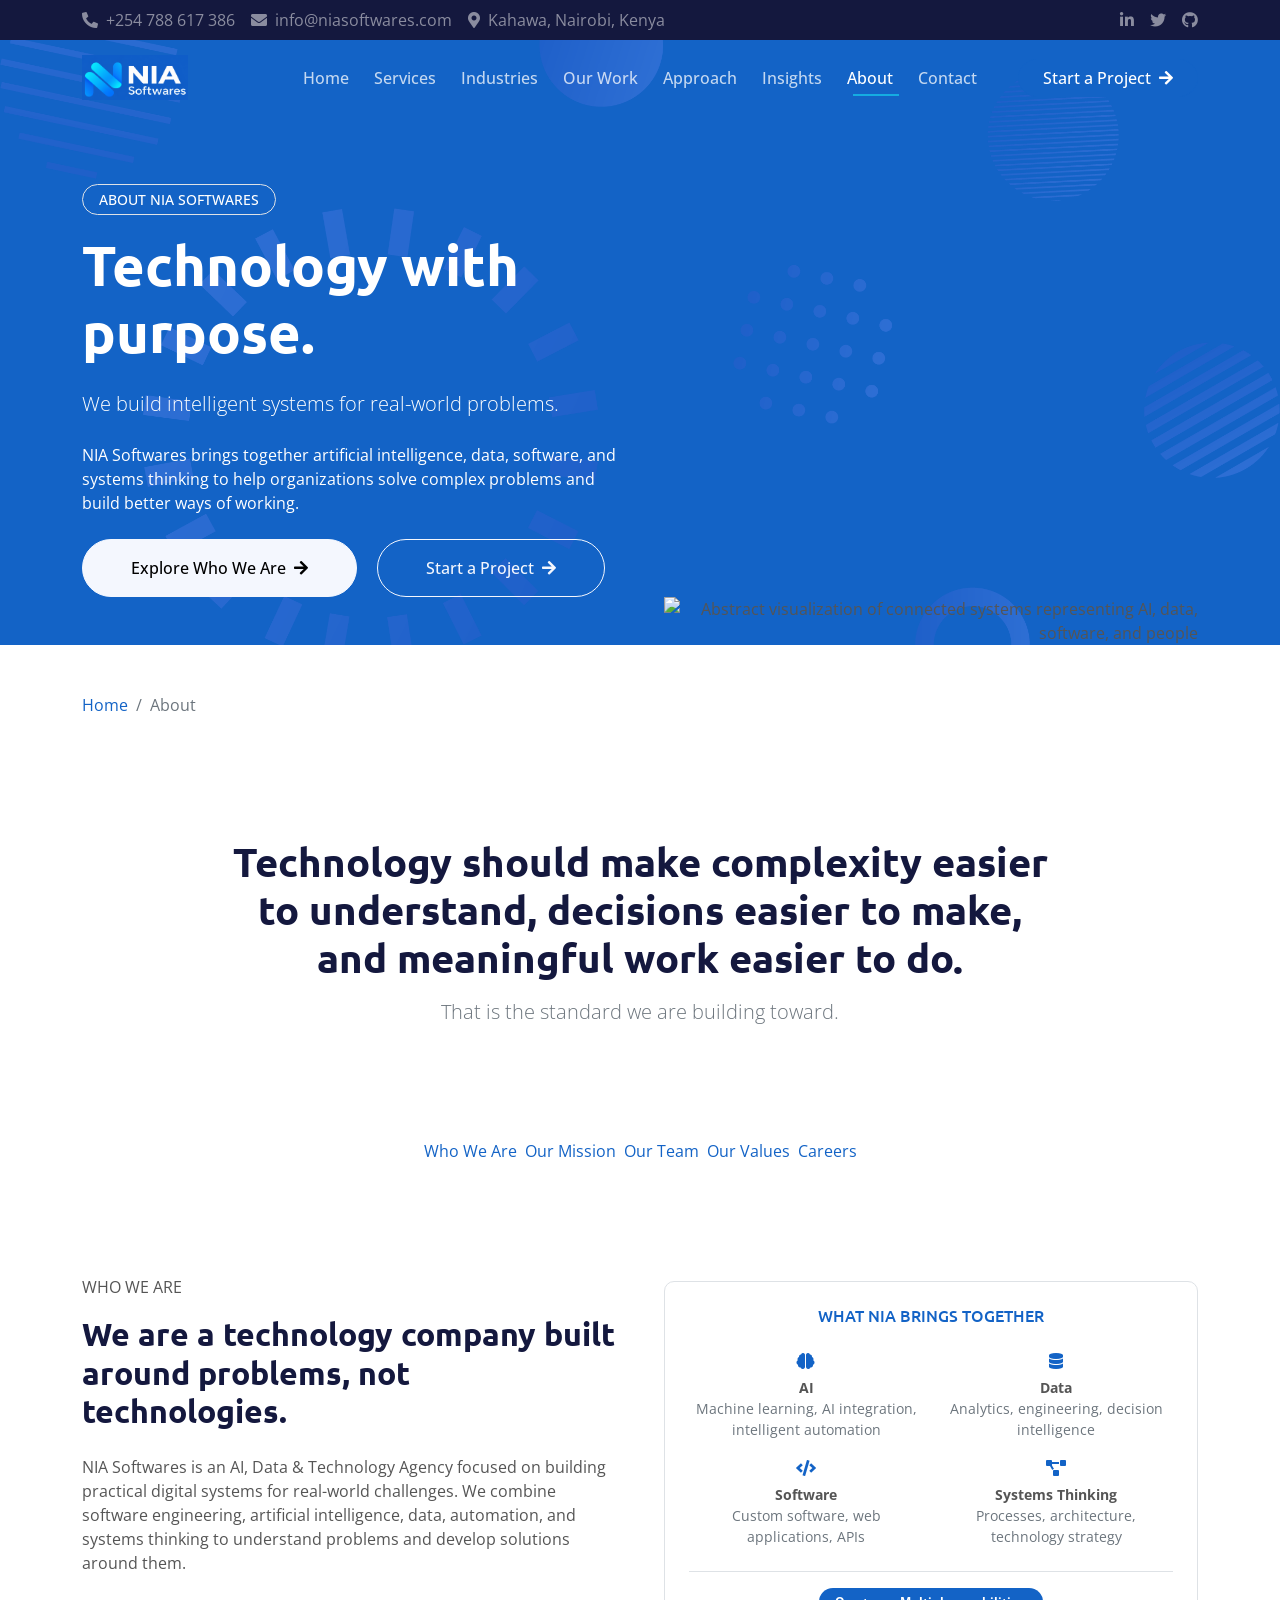
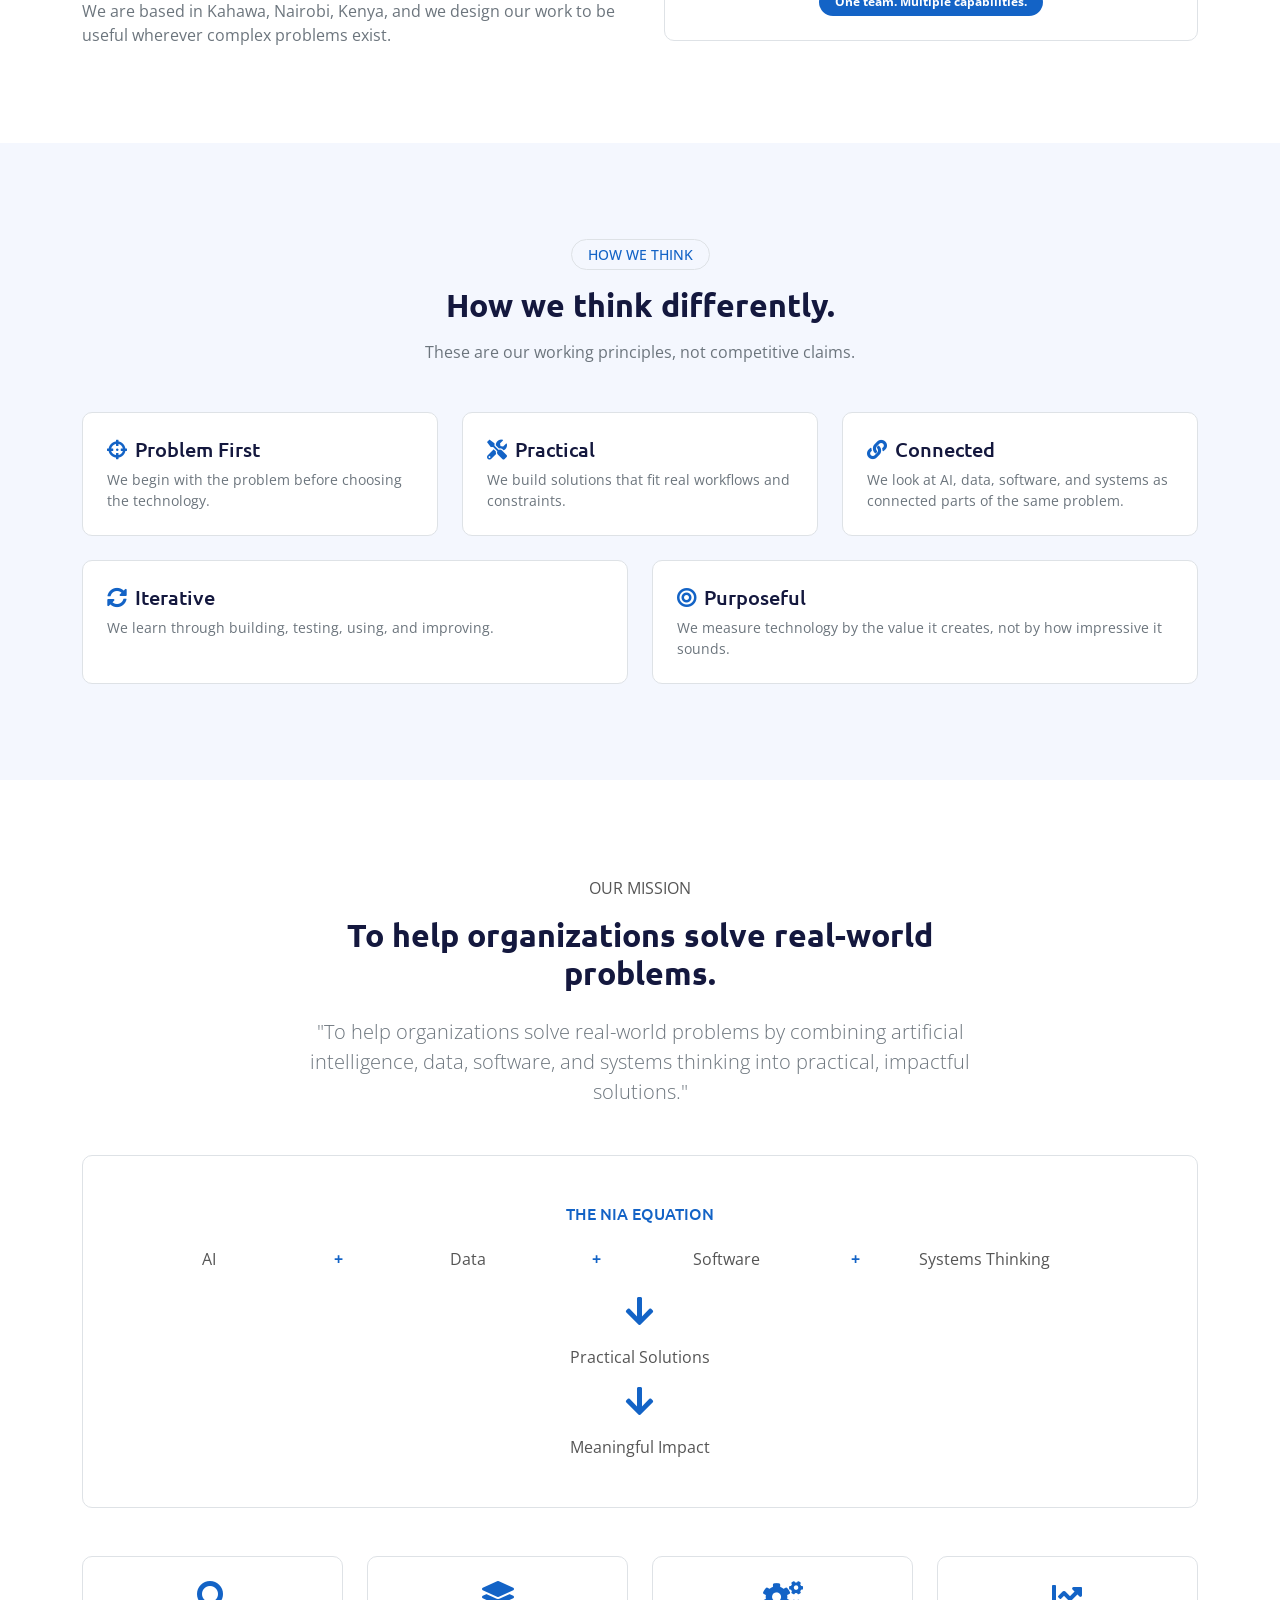
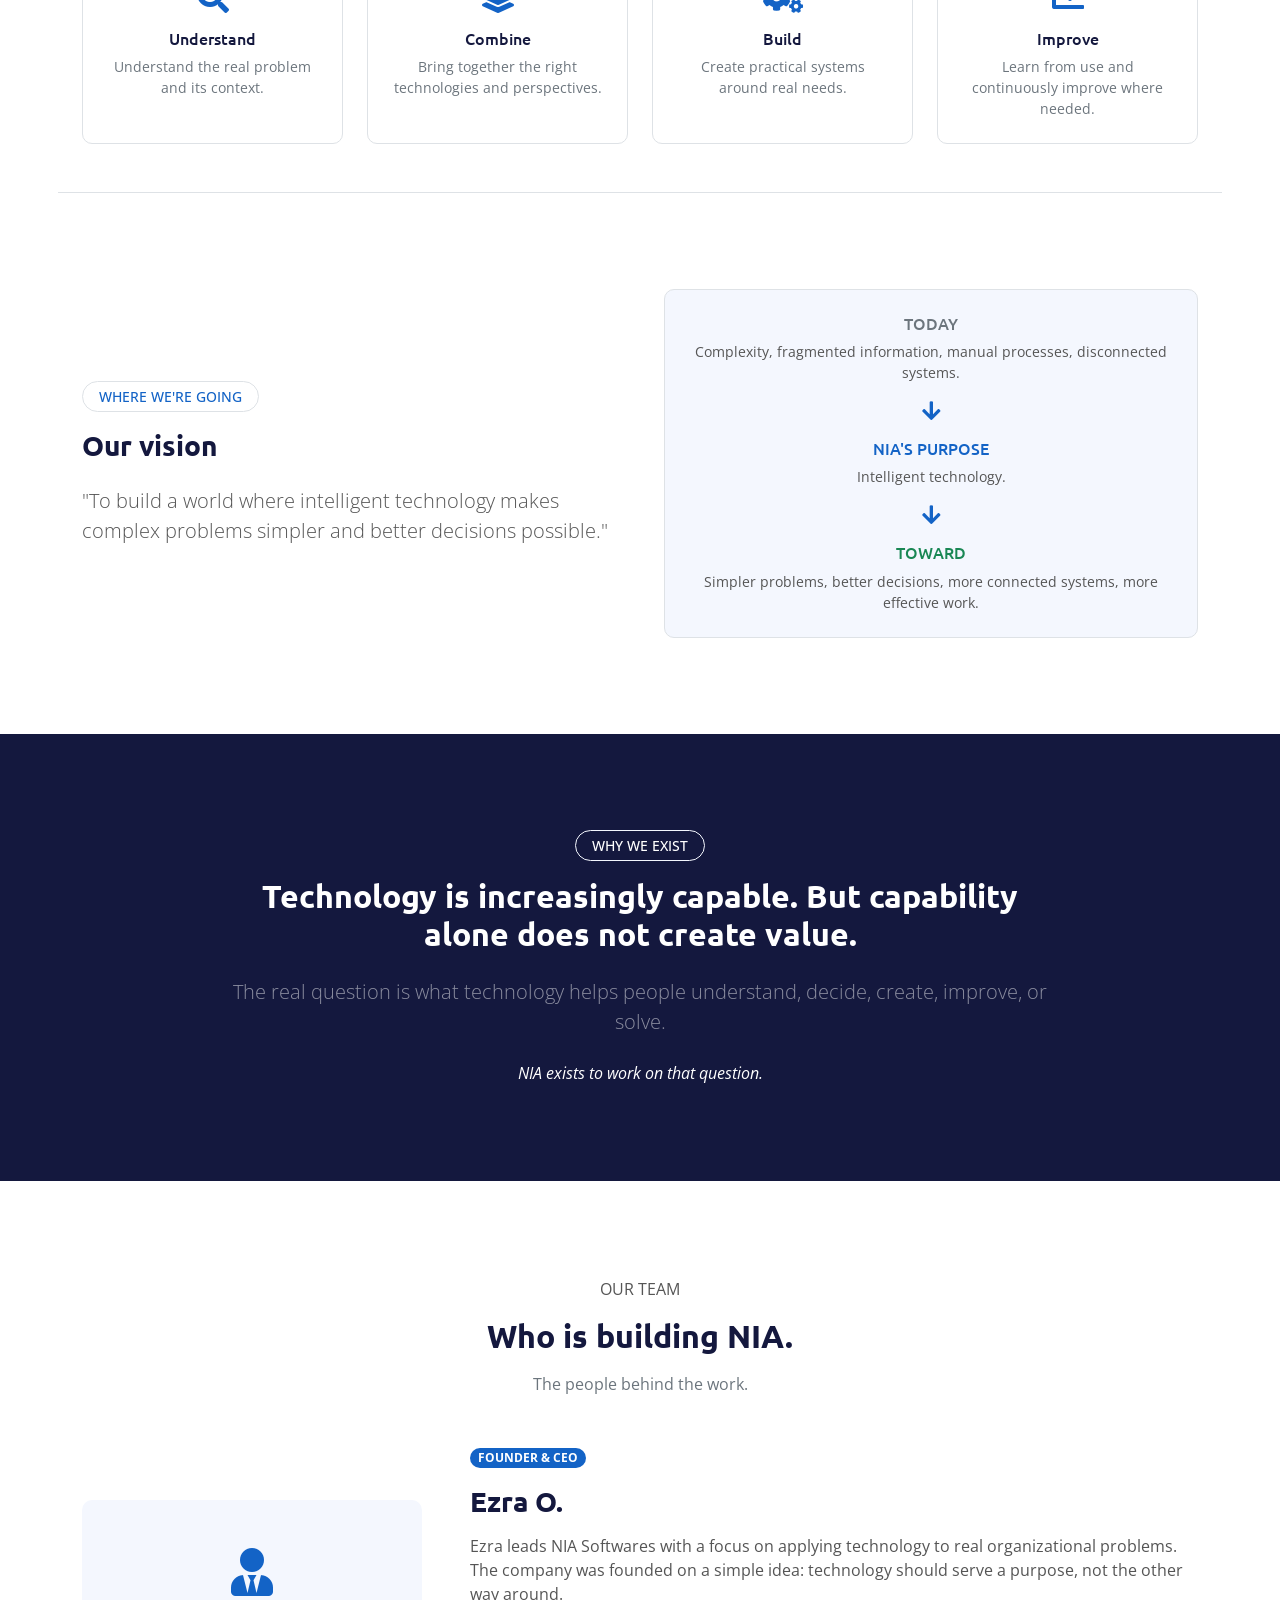
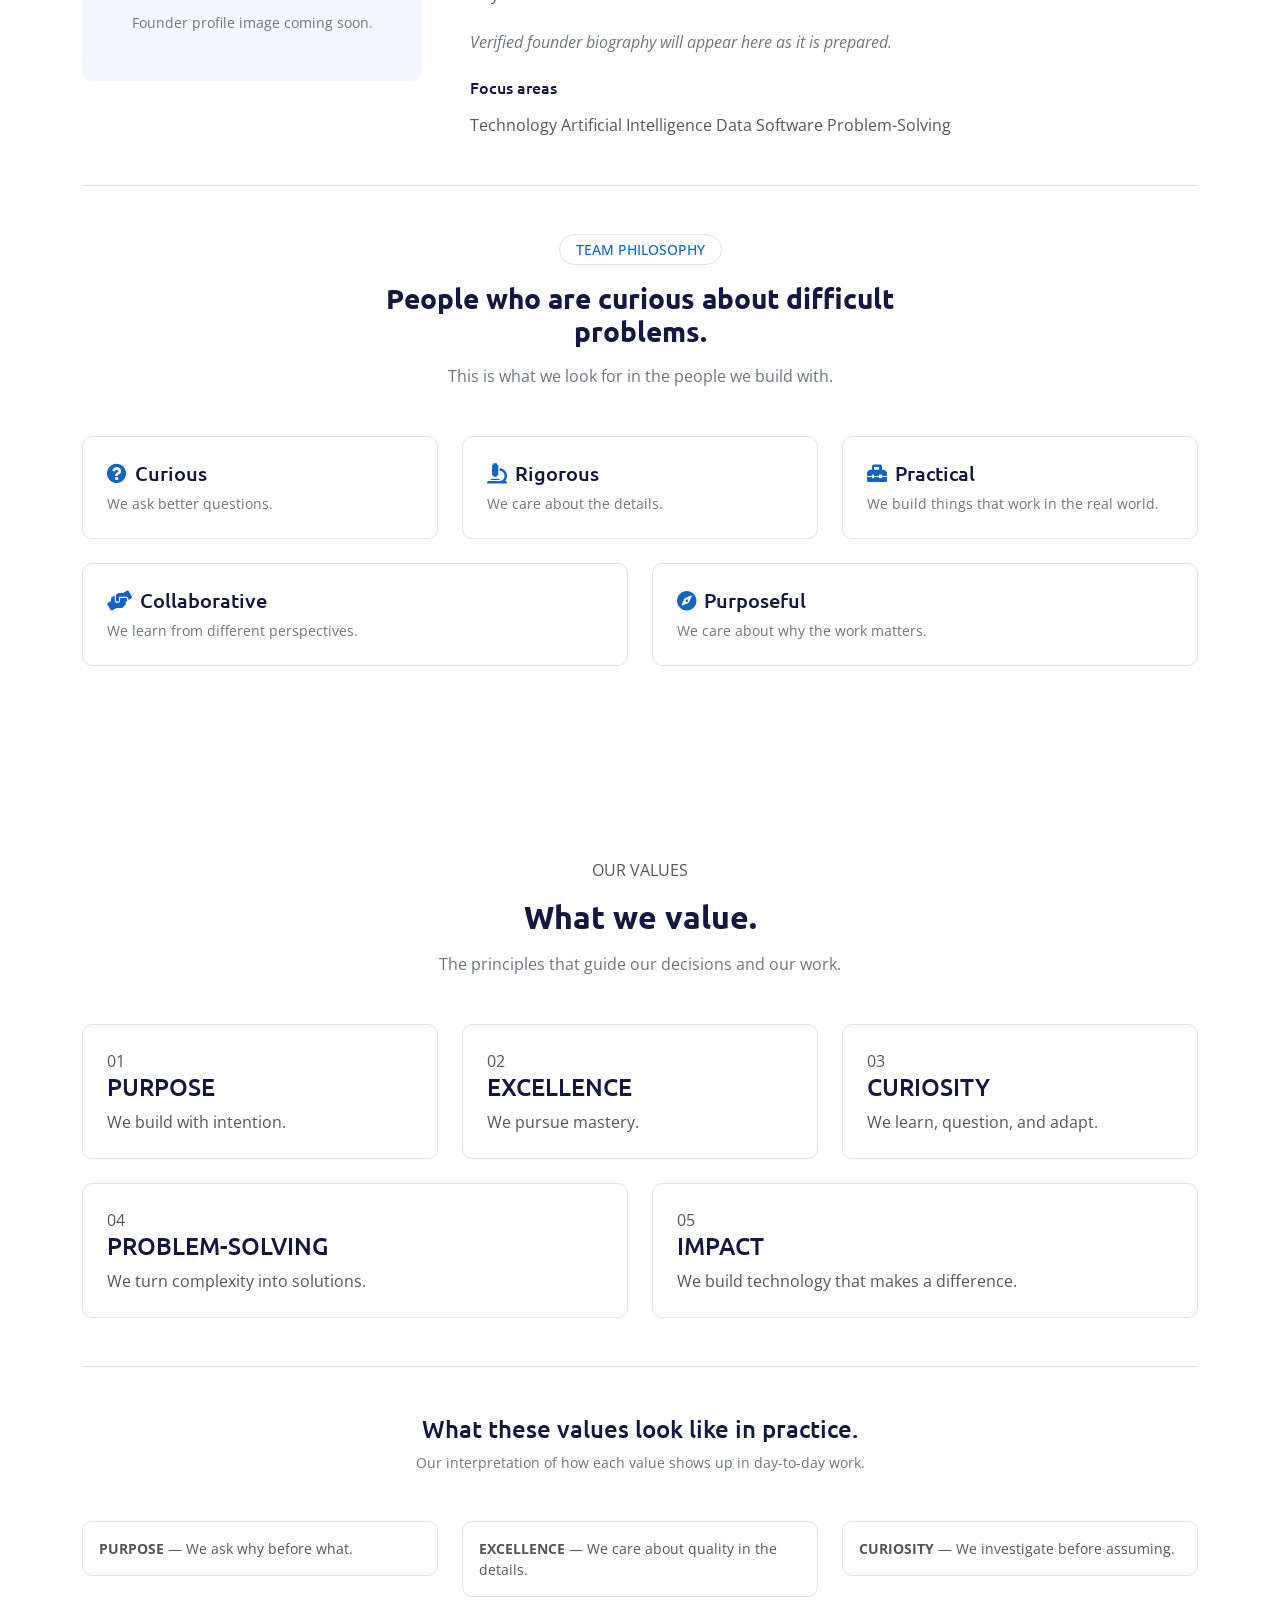
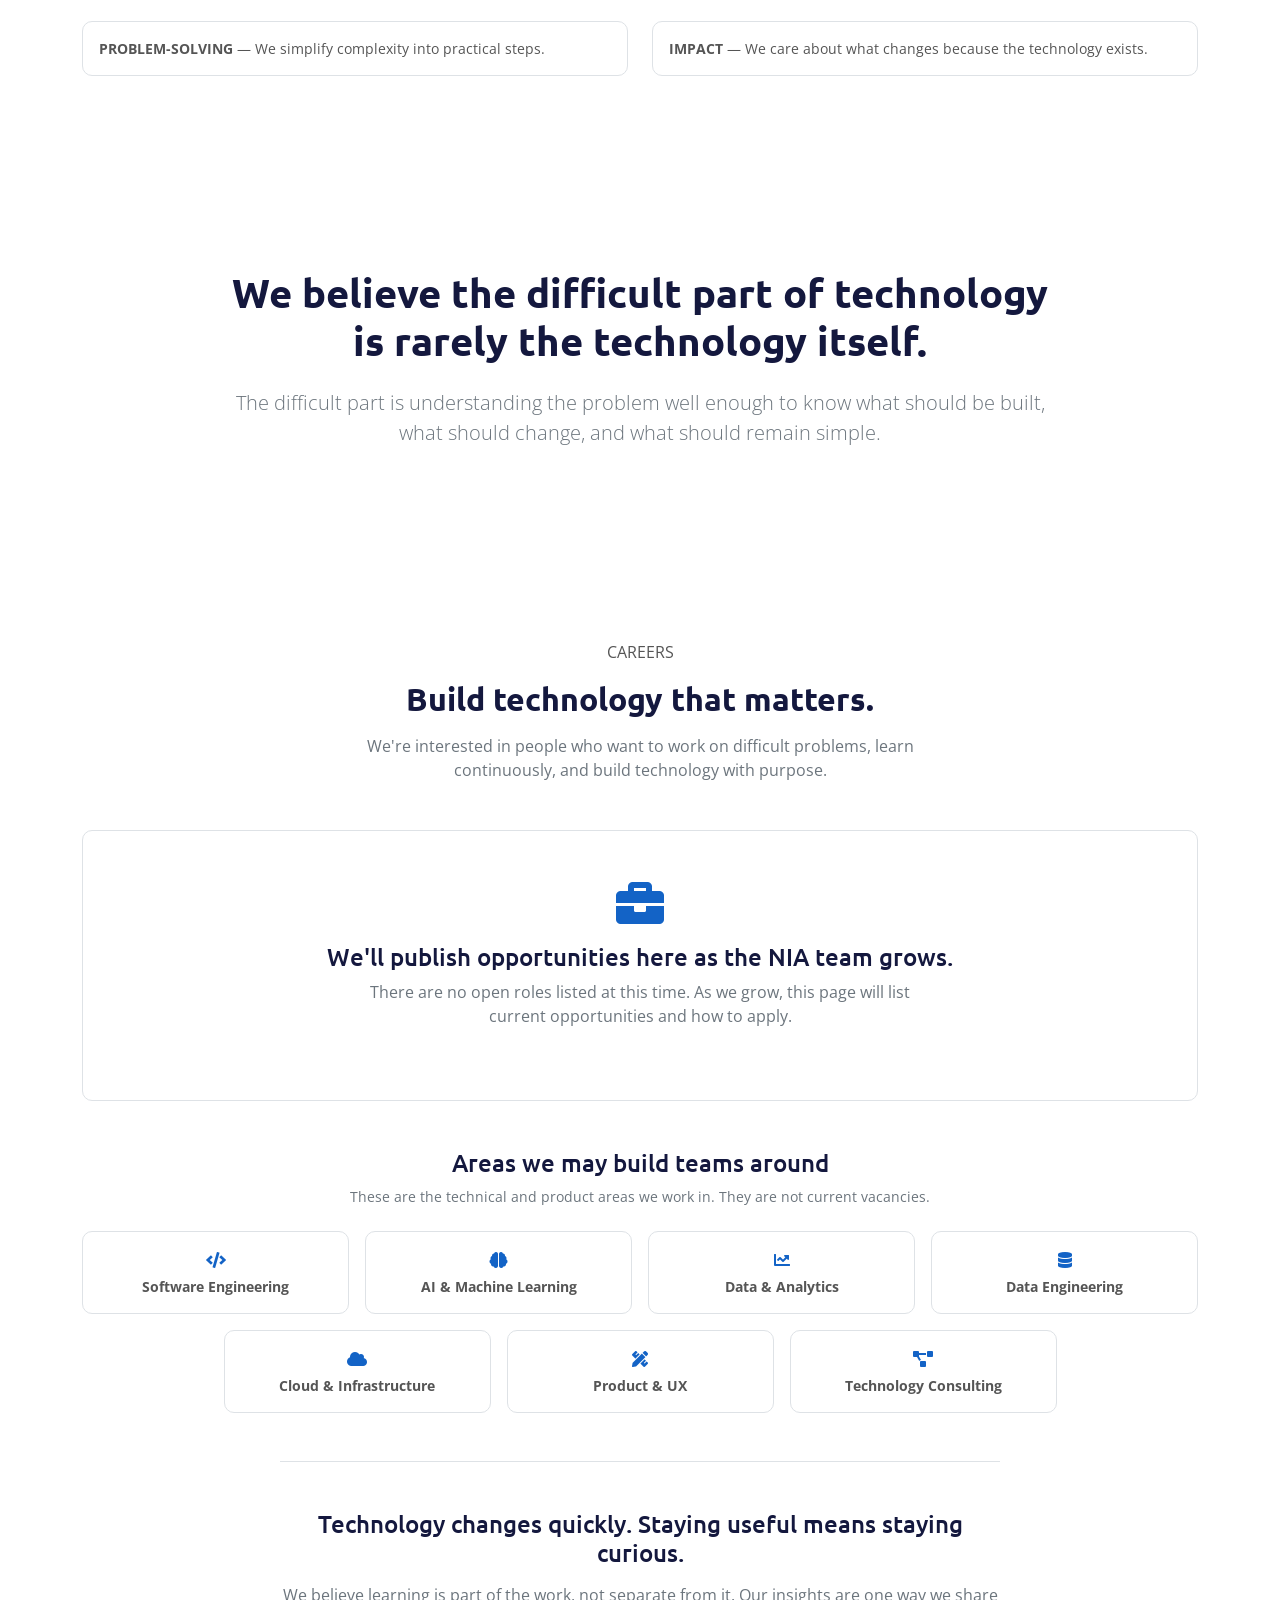
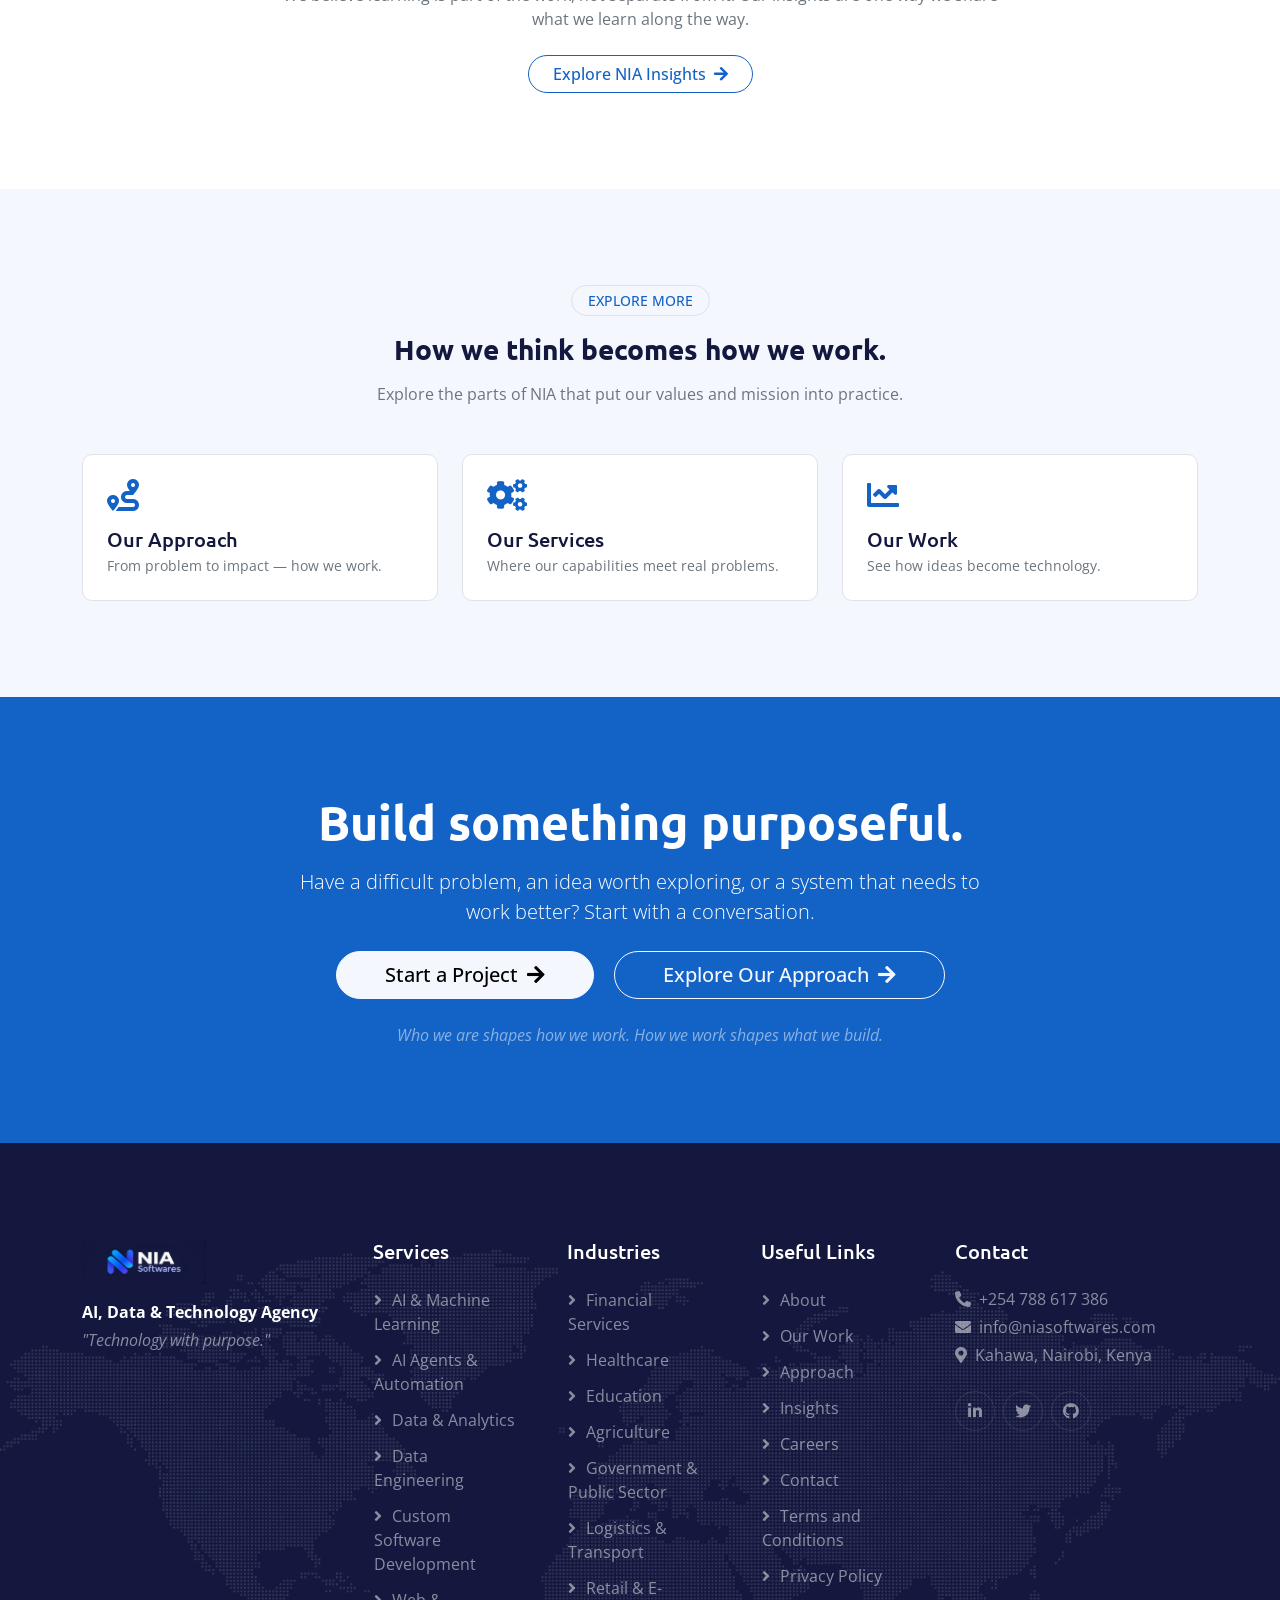
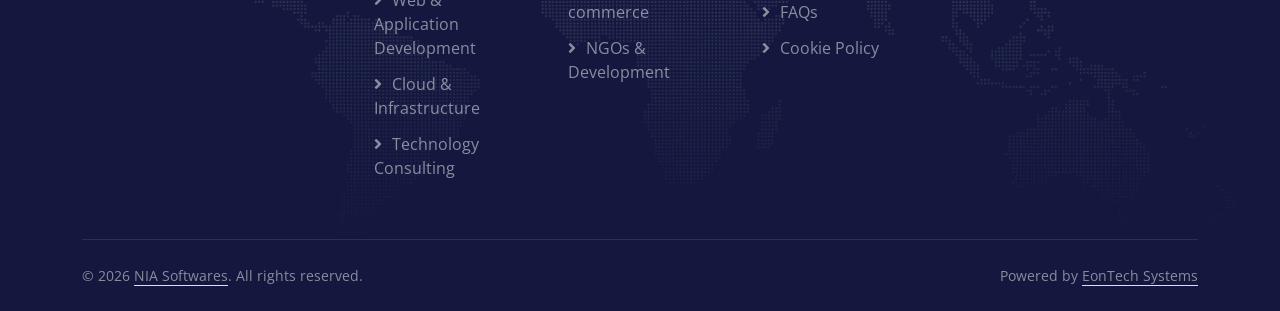
==== nia-about.html @ f7722f37 "NIA Softwares" ====
<!doctype html>
<html lang="en">
  <head>
    <meta charset="utf-8" />
    <title>About NIA Softwares | AI, Data &amp; Technology Agency</title>
    <meta
      name="description"
      content="Learn about NIA Softwares, our mission, values, team, and approach to building practical AI, data, software, automation, and technology solutions."
    />
    <meta
      name="keywords"
      content="AI technology company Kenya, AI solutions, data technology, software development Nairobi, AI consulting, technology agency"
    />
    <meta name="viewport" content="width=device-width, initial-scale=1.0" />
    <meta name="theme-color" content="#1363C6" />
    <link rel="canonical" href="https://niasoftwares.com/nia-about.html" />

    <!-- Open Graph -->
    <meta
      property="og:title"
      content="About NIA Softwares | AI, Data & Technology Agency"
    />
    <meta
      property="og:description"
      content="We build intelligent systems for real-world problems. Technology with purpose."
    />
    <meta property="og:type" content="website" />
    <meta property="og:url" content="https://niasoftwares.com/nia-about.html" />
    <meta
      property="og:image"
      content="https://niasoftwares.com/img/nia-logo.png"
    />

    <!-- Twitter -->
    <meta name="twitter:card" content="summary_large_image" />
    <meta name="twitter:title" content="About NIA Softwares" />
    <meta
      name="twitter:description"
      content="We build intelligent systems for real-world problems. Technology with purpose."
    />
    <meta
      name="twitter:image"
      content="https://niasoftwares.com/img/nia-logo.png"
    />

    <!-- Favicon -->
    <link href="img/favicon.ico" rel="icon" />

    <!-- Google Web Fonts -->
    <link rel="preconnect" href="https://fonts.googleapis.com" />
    <link rel="preconnect" href="https://fonts.gstatic.com" crossorigin />
    <link
      href="https://fonts.googleapis.com/css2?family=Open+Sans:wght@400;600&family=Ubuntu:wght@500;700&display=swap"
      rel="stylesheet"
    />

    <!-- Icon Font Stylesheet -->
    <link
      href="https://cdnjs.cloudflare.com/ajax/libs/font-awesome/5.10.0/css/all.min.css"
      rel="stylesheet"
    />
    <link
      href="https://cdn.jsdelivr.net/npm/bootstrap-icons@1.4.1/font/bootstrap-icons.css"
      rel="stylesheet"
    />

    <!-- Libraries Stylesheet -->
    <link href="lib/animate/animate.min.css" rel="stylesheet" />

    <!-- Customized Bootstrap Stylesheet -->
    <link href="css/bootstrap.min.css" rel="stylesheet" />

    <!-- Template Stylesheet -->
    <link href="css/style.css" rel="stylesheet" />

    <!-- Structured Data -->
    <script type="application/ld+json">
      {
        "@context": "https://schema.org",
        "@type": "Organization",
        "name": "NIA Softwares",
        "description": "AI, Data & Technology Agency",
        "url": "https://niasoftwares.com/",
        "logo": "https://niasoftwares.com/img/nia-logo.png",
        "telephone": "+254788617386",
        "email": "info@niasoftwares.com",
        "address": {
          "@type": "PostalAddress",
          "addressLocality": "Kahawa, Nairobi",
          "addressCountry": "Kenya",
          "postalCode": "43844-00609"
        },
        "founder": {
          "@type": "Person",
          "name": "Ezra O."
        }
      }
    </script>
  </head>

  <body>
    <!-- Spinner Start -->
    <div
      id="spinner"
      class="show bg-white position-fixed translate-middle w-100 vh-100 top-50 start-50 d-flex align-items-center justify-content-center"
    >
      <div
        class="spinner-grow text-primary"
        style="width: 3rem; height: 3rem"
        role="status"
      >
        <span class="sr-only">Loading...</span>
      </div>
    </div>
    <!-- Spinner End -->

    <!-- Top Bar Start -->
    <div class="container-fluid bg-dark text-white-50 py-2 d-none d-lg-block">
      <div class="container">
        <div class="d-flex justify-content-between align-items-center">
          <div class="d-flex align-items-center">
            <a class="text-white-50 me-3" href="tel:+254788617386"
              ><i class="fa fa-phone-alt me-2"></i>+254 788 617 386</a
            >
            <a class="text-white-50 me-3" href="mailto:info@niasoftwares.com"
              ><i class="fa fa-envelope me-2"></i>info@niasoftwares.com</a
            >
            <span class="text-white-50"
              ><i class="fa fa-map-marker-alt me-2"></i>Kahawa, Nairobi,
              Kenya</span
            >
          </div>
          <div class="d-flex">
            <a class="text-white-50 me-3" href="#"
              ><i class="fab fa-linkedin-in"></i
            ></a>
            <a class="text-white-50 me-3" href="#"
              ><i class="fab fa-twitter"></i
            ></a>
            <a class="text-white-50" href="#"><i class="fab fa-github"></i></a>
          </div>
        </div>
      </div>
    </div>
    <!-- Top Bar End -->

    <!-- Navbar Start (About Active) -->
    <div class="container-fluid sticky-top">
      <div class="container">
        <nav class="navbar navbar-expand-lg navbar-dark p-0">
          <a href="index.html" class="navbar-brand">
            <img
              src="img/nia-logo.png"
              alt="NIA Softwares"
              style="height: 45px"
            />
          </a>
          <button
            type="button"
            class="navbar-toggler ms-auto me-0"
            data-bs-toggle="collapse"
            data-bs-target="#navbarCollapse"
          >
            <span class="navbar-toggler-icon"></span>
          </button>
          <div class="collapse navbar-collapse" id="navbarCollapse">
            <div class="navbar-nav ms-auto align-items-lg-center">
              <a href="index.html" class="nav-item nav-link">Home</a>

              <!-- Mega Menu: Services -->
              <div class="nav-item dropdown mega-menu">
                <a
                  href="#"
                  class="nav-link dropdown-toggle"
                  data-bs-toggle="dropdown"
                  >Services</a
                >
                <div class="dropdown-menu mega-dropdown">
                  <div class="row g-0">
                    <div class="col-lg-3 col-md-6">
                      <div class="mega-col">
                        <h6 class="mega-heading">AI &amp; Machine Learning</h6>
                        <a href="nia-services.html#ai-ml" class="mega-link"
                          >AI &amp; Machine Learning</a
                        >
                        <a href="nia-services.html#ai-agents" class="mega-link"
                          >AI Agents &amp; Automation</a
                        >
                        <a
                          href="nia-services.html#data-analytics"
                          class="mega-link"
                          >Data &amp; Analytics</a
                        >
                        <a
                          href="nia-services.html#data-engineering"
                          class="mega-link"
                          >Data Engineering</a
                        >
                      </div>
                    </div>
                    <div class="col-lg-3 col-md-6">
                      <div class="mega-col">
                        <h6 class="mega-heading">Development</h6>
                        <a
                          href="nia-services.html#custom-software"
                          class="mega-link"
                          >Custom Software Development</a
                        >
                        <a href="nia-services.html#web-app" class="mega-link"
                          >Web &amp; Application Development</a
                        >
                        <a
                          href="nia-services.html#cloud-infra"
                          class="mega-link"
                          >Cloud &amp; Infrastructure</a
                        >
                        <a href="nia-services.html#consulting" class="mega-link"
                          >Technology Consulting</a
                        >
                      </div>
                    </div>
                    <div class="col-lg-6 d-none d-lg-block">
                      <div class="mega-feature">
                        <i class="fa fa-cogs fa-2x text-primary mb-2"></i>
                        <h6 class="text-white">
                          Technology designed around your problems.
                        </h6>
                        <p class="small text-white-50 mb-2">
                          From AI to custom software, we build what your
                          organisation actually needs.
                        </p>
                        <a
                          href="nia-services.html"
                          class="btn btn-sm btn-primary rounded-pill px-3"
                          >Explore All Services
                          <i class="fa fa-arrow-right ms-1"></i
                        ></a>
                      </div>
                    </div>
                  </div>
                </div>
              </div>

              <!-- Mega Menu: Industries -->
              <div class="nav-item dropdown mega-menu">
                <a
                  href="#"
                  class="nav-link dropdown-toggle"
                  data-bs-toggle="dropdown"
                  >Industries</a
                >
                <div class="dropdown-menu mega-dropdown">
                  <div class="row g-0">
                    <div class="col-lg-3 col-md-6">
                      <div class="mega-col">
                        <h6 class="mega-heading">Sectors</h6>
                        <a href="nia-industries.html#finance" class="mega-link"
                          >Financial Services</a
                        >
                        <a
                          href="nia-industries.html#healthcare"
                          class="mega-link"
                          >Healthcare</a
                        >
                        <a
                          href="nia-industries.html#education"
                          class="mega-link"
                          >Education</a
                        >
                        <a
                          href="nia-industries.html#agriculture"
                          class="mega-link"
                          >Agriculture</a
                        >
                      </div>
                    </div>
                    <div class="col-lg-3 col-md-6">
                      <div class="mega-col">
                        <h6 class="mega-heading">Public &amp; Commerce</h6>
                        <a
                          href="nia-industries.html#government"
                          class="mega-link"
                          >Government &amp; Public Sector</a
                        >
                        <a
                          href="nia-industries.html#logistics"
                          class="mega-link"
                          >Logistics &amp; Transport</a
                        >
                        <a href="nia-industries.html#retail" class="mega-link"
                          >Retail &amp; E-commerce</a
                        >
                        <a href="nia-industries.html#ngos" class="mega-link"
                          >NGOs &amp; Development</a
                        >
                      </div>
                    </div>
                    <div class="col-lg-6 d-none d-lg-block">
                      <div class="mega-feature">
                        <i
                          class="fa fa-globe-africa fa-2x text-primary mb-2"
                        ></i>
                        <h6 class="text-white">
                          Solutions shaped around real-world industries.
                        </h6>
                        <p class="small text-white-50 mb-2">
                          We understand the context behind the technology.
                        </p>
                        <a
                          href="nia-industries.html"
                          class="btn btn-sm btn-primary rounded-pill px-3"
                          >Explore Industries
                          <i class="fa fa-arrow-right ms-1"></i
                        ></a>
                      </div>
                    </div>
                  </div>
                </div>
              </div>

              <!-- Mega Menu: Our Work -->
              <div class="nav-item dropdown mega-menu">
                <a
                  href="#"
                  class="nav-link dropdown-toggle"
                  data-bs-toggle="dropdown"
                  >Our Work</a
                >
                <div class="dropdown-menu mega-dropdown">
                  <div class="row g-0">
                    <div class="col-lg-3 col-md-6">
                      <div class="mega-col">
                        <h6 class="mega-heading">Evidence</h6>
                        <a href="nia-work.html#case-studies" class="mega-link"
                          >Case Studies</a
                        >
                        <a href="nia-work.html#projects" class="mega-link"
                          >Projects</a
                        >
                        <a href="nia-work.html#client-results" class="mega-link"
                          >Client Results</a
                        >
                      </div>
                    </div>
                    <div class="col-lg-3 col-md-6">
                      <div class="mega-col">
                        <h6 class="mega-heading">Coming Soon</h6>
                        <span class="mega-link disabled"
                          >Project Dashboard</span
                        >
                        <span class="mega-link disabled">Client Portal</span>
                      </div>
                    </div>
                    <div class="col-lg-6 d-none d-lg-block">
                      <div class="mega-feature">
                        <i class="fa fa-chart-line fa-2x text-primary mb-2"></i>
                        <h6 class="text-white">
                          Technology that delivers outcomes.
                        </h6>
                        <p class="small text-white-50 mb-2">
                          Real projects will be populated from the NIA
                          dashboard.
                        </p>
                        <a
                          href="nia-work.html"
                          class="btn btn-sm btn-primary rounded-pill px-3"
                          >View Our Work <i class="fa fa-arrow-right ms-1"></i
                        ></a>
                      </div>
                    </div>
                  </div>
                </div>
              </div>

              <!-- Mega Menu: Approach -->
              <div class="nav-item dropdown mega-menu">
                <a
                  href="#"
                  class="nav-link dropdown-toggle"
                  data-bs-toggle="dropdown"
                  >Approach</a
                >
                <div class="dropdown-menu mega-dropdown">
                  <div class="row g-0">
                    <div class="col-lg-3 col-md-6">
                      <div class="mega-col">
                        <h6 class="mega-heading">Process</h6>
                        <a
                          href="nia-approach.html#how-we-work"
                          class="mega-link"
                          >How We Work</a
                        >
                        <a href="nia-approach.html#discovery" class="mega-link"
                          >Discovery</a
                        >
                        <a href="nia-approach.html#strategy" class="mega-link"
                          >Strategy</a
                        >
                        <a href="nia-approach.html#design-dev" class="mega-link"
                          >Design &amp; Development</a
                        >
                      </div>
                    </div>
                    <div class="col-lg-3 col-md-6">
                      <div class="mega-col">
                        <h6 class="mega-heading">Delivery</h6>
                        <a href="nia-approach.html#deployment" class="mega-link"
                          >Deployment</a
                        >
                        <a href="nia-approach.html#support" class="mega-link"
                          >Support &amp; Scaling</a
                        >
                      </div>
                    </div>
                    <div class="col-lg-6 d-none d-lg-block">
                      <div class="mega-feature">
                        <i class="fa fa-route fa-2x text-primary mb-2"></i>
                        <h6 class="text-white">From problem to impact.</h6>
                        <p class="small text-white-50 mb-2">
                          A clear, structured path from understanding to scale.
                        </p>
                        <a
                          href="nia-approach.html"
                          class="btn btn-sm btn-primary rounded-pill px-3"
                          >See Our Approach
                          <i class="fa fa-arrow-right ms-1"></i
                        ></a>
                      </div>
                    </div>
                  </div>
                </div>
              </div>

              <!-- Mega Menu: Insights -->
              <div class="nav-item dropdown mega-menu">
                <a
                  href="#"
                  class="nav-link dropdown-toggle"
                  data-bs-toggle="dropdown"
                  >Insights</a
                >
                <div class="dropdown-menu mega-dropdown">
                  <div class="row g-0">
                    <div class="col-lg-3 col-md-6">
                      <div class="mega-col">
                        <h6 class="mega-heading">Knowledge</h6>
                        <a href="nia-insights.html#articles" class="mega-link"
                          >Articles</a
                        >
                        <a href="nia-insights.html#research" class="mega-link"
                          >Research</a
                        >
                        <a href="nia-insights.html#guides" class="mega-link"
                          >Guides</a
                        >
                        <a href="nia-insights.html#reports" class="mega-link"
                          >Reports</a
                        >
                      </div>
                    </div>
                    <div class="col-lg-3 col-md-6">
                      <div class="mega-col">
                        <h6 class="mega-heading">Coming Soon</h6>
                        <span class="mega-link disabled"
                          >AI &amp; Automation</span
                        >
                        <span class="mega-link disabled"
                          >Data &amp; Analytics</span
                        >
                      </div>
                    </div>
                    <div class="col-lg-6 d-none d-lg-block">
                      <div class="mega-feature">
                        <i class="fa fa-lightbulb fa-2x text-primary mb-2"></i>
                        <h6 class="text-white">
                          Ideas, research, and perspectives.
                        </h6>
                        <p class="small text-white-50 mb-2">
                          Thought leadership on intelligent technology.
                        </p>
                        <a
                          href="nia-insights.html"
                          class="btn btn-sm btn-primary rounded-pill px-3"
                          >Explore Insights
                          <i class="fa fa-arrow-right ms-1"></i
                        ></a>
                      </div>
                    </div>
                  </div>
                </div>
              </div>

              <!-- Mega Menu: About (Active) -->
              <div class="nav-item dropdown mega-menu">
                <a
                  href="#"
                  class="nav-link dropdown-toggle active"
                  data-bs-toggle="dropdown"
                  >About</a
                >
                <div class="dropdown-menu mega-dropdown">
                  <div class="row g-0">
                    <div class="col-lg-3 col-md-6">
                      <div class="mega-col">
                        <h6 class="mega-heading">Company</h6>
                        <a href="nia-about.html#who-we-are" class="mega-link"
                          >Who We Are</a
                        >
                        <a href="nia-about.html#mission" class="mega-link"
                          >Our Mission</a
                        >
                        <a href="nia-about.html#team" class="mega-link"
                          >Our Team</a
                        >
                        <a href="nia-about.html#values" class="mega-link"
                          >Our Values</a
                        >
                        <a href="nia-about.html#careers" class="mega-link"
                          >Careers</a
                        >
                      </div>
                    </div>
                    <div class="col-lg-3 col-md-6">
                      <div class="mega-col">
                        <h6 class="mega-heading">Philosophy</h6>
                        <span class="mega-link disabled"
                          >Technology with purpose.</span
                        >
                      </div>
                    </div>
                    <div class="col-lg-6 d-none d-lg-block">
                      <div class="mega-feature">
                        <i class="fa fa-users fa-2x text-primary mb-2"></i>
                        <h6 class="text-white">
                          Turning complexity into real solutions.
                        </h6>
                        <p class="small text-white-50 mb-2">
                          Learn who we are and why we build.
                        </p>
                        <a
                          href="nia-about.html"
                          class="btn btn-sm btn-primary rounded-pill px-3"
                          >Discover NIA <i class="fa fa-arrow-right ms-1"></i
                        ></a>
                      </div>
                    </div>
                  </div>
                </div>
              </div>

              <a href="nia-contact.html" class="nav-item nav-link">Contact</a>
            </div>
            <a
              href="nia-contact.html"
              class="btn btn-primary rounded-pill px-4 ms-3 d-none d-lg-block"
              >Start a Project <i class="fa fa-arrow-right ms-1"></i
            ></a>
          </div>
        </nav>
      </div>
    </div>
    <!-- Navbar End -->

    <main>
      <!-- Hero Start -->
      <div class="container-fluid pt-5 bg-primary hero-header mb-5">
        <div class="container pt-5">
          <div class="row g-5 pt-5">
            <div
              class="col-lg-6 align-self-center text-center text-lg-start mb-lg-5"
            >
              <div
                class="btn btn-sm border rounded-pill text-white px-3 mb-3 animated slideInRight"
              >
                ABOUT NIA SOFTWARES
              </div>
              <h1 class="display-4 text-white mb-4 animated slideInRight">
                Technology with purpose.
              </h1>
              <p class="text-white lead mb-4 animated slideInRight">
                We build intelligent systems for real-world problems.
              </p>
              <p class="text-white mb-4 animated slideInRight">
                NIA Softwares brings together artificial intelligence, data,
                software, and systems thinking to help organizations solve
                complex problems and build better ways of working.
              </p>
              <a
                href="#who-we-are"
                class="btn btn-light py-sm-3 px-sm-5 rounded-pill me-3 animated slideInRight"
                >Explore Who We Are <i class="fa fa-arrow-right ms-1"></i
              ></a>
              <a
                href="nia-contact.html"
                class="btn btn-outline-light py-sm-3 px-sm-5 rounded-pill animated slideInRight"
                >Start a Project <i class="fa fa-arrow-right ms-1"></i
              ></a>
            </div>
            <div class="col-lg-6 align-self-end text-center text-lg-end">
              <img
                class="img-fluid"
                src="img/about/about-hero.jpg"
                alt="Abstract visualization of connected systems representing AI, data, software, and people"
                loading="eager"
              />
            </div>
          </div>
        </div>
      </div>
      <!-- Hero End -->

      <!-- Breadcrumb Start -->
      <div class="container mb-4">
        <nav aria-label="breadcrumb">
          <ol class="breadcrumb mb-0">
            <li class="breadcrumb-item"><a href="index.html">Home</a></li>
            <li class="breadcrumb-item active" aria-current="page">About</li>
          </ol>
        </nav>
      </div>
      <!-- Breadcrumb End -->

      <!-- Brand Statement Start -->
      <div class="container-fluid py-5">
        <div class="container py-5 text-center">
          <div class="row justify-content-center">
            <div class="col-lg-9 wow fadeIn" data-wow-delay="0.1s">
              <h2 class="display-6 mb-3">
                Technology should make complexity easier to understand,
                decisions easier to make, and meaningful work easier to do.
              </h2>
              <p class="lead text-muted mb-0">
                That is the standard we are building toward.
              </p>
            </div>
          </div>
        </div>
      </div>
      <!-- Brand Statement End -->

      <!-- Sticky About Navigator (Desktop) -->
      <div class="container-fluid nia-about-nav-wrap d-none d-lg-block">
        <div class="container">
          <nav
            class="nia-about-nav d-flex justify-content-center gap-2 py-3"
            aria-label="About section navigation"
          >
            <a
              href="#who-we-are"
              class="nia-about-nav-link active"
              data-target="who-we-are"
              >Who We Are</a
            >
            <a href="#mission" class="nia-about-nav-link" data-target="mission"
              >Our Mission</a
            >
            <a href="#team" class="nia-about-nav-link" data-target="team"
              >Our Team</a
            >
            <a href="#values" class="nia-about-nav-link" data-target="values"
              >Our Values</a
            >
            <a href="#careers" class="nia-about-nav-link" data-target="careers"
              >Careers</a
            >
          </nav>
        </div>
      </div>

      <!-- Mobile About Navigator -->
      <div
        class="container-fluid nia-about-nav-wrap-mobile d-lg-none py-2 bg-light"
      >
        <div class="container">
          <div
            class="nia-about-nav-mobile d-flex flex-nowrap overflow-auto gap-2 py-2"
            role="group"
            aria-label="About section navigation"
          >
            <a
              href="#who-we-are"
              class="btn btn-sm btn-primary rounded-pill px-3 nia-about-mobile-link active"
              data-target="who-we-are"
              >Who We Are</a
            >
            <a
              href="#mission"
              class="btn btn-sm btn-outline-primary rounded-pill px-3 nia-about-mobile-link"
              data-target="mission"
              >Mission</a
            >
            <a
              href="#team"
              class="btn btn-sm btn-outline-primary rounded-pill px-3 nia-about-mobile-link"
              data-target="team"
              >Team</a
            >
            <a
              href="#values"
              class="btn btn-sm btn-outline-primary rounded-pill px-3 nia-about-mobile-link"
              data-target="values"
              >Values</a
            >
            <a
              href="#careers"
              class="btn btn-sm btn-outline-primary rounded-pill px-3 nia-about-mobile-link"
              data-target="careers"
              >Careers</a
            >
          </div>
        </div>
      </div>

      <!-- ==================== WHO WE ARE ==================== -->
      <section
        id="who-we-are"
        class="nia-about-section py-5"
        data-section="who-we-are"
      >
        <div class="container py-5">
          <div class="row g-5 align-items-center">
            <div class="col-lg-6 wow fadeIn" data-wow-delay="0.1s">
              <span class="nia-about-label">WHO WE ARE</span>
              <h2 class="mt-3 mb-4">
                We are a technology company built around problems, not
                technologies.
              </h2>
              <p class="mb-4">
                NIA Softwares is an AI, Data &amp; Technology Agency focused on
                building practical digital systems for real-world challenges. We
                combine software engineering, artificial intelligence, data,
                automation, and systems thinking to understand problems and
                develop solutions around them.
              </p>
              <p class="text-muted mb-0">
                We are based in Kahawa, Nairobi, Kenya, and we design our work
                to be useful wherever complex problems exist.
              </p>
            </div>
            <div class="col-lg-6 wow fadeIn" data-wow-delay="0.3s">
              <div class="nia-capability-map p-4 bg-white rounded border">
                <h6 class="text-primary mb-4 text-center">
                  WHAT NIA BRINGS TOGETHER
                </h6>
                <div class="row g-3 text-center">
                  <div class="col-6">
                    <div class="nia-cap-node">
                      <i class="fa fa-brain text-primary mb-2"></i>
                      <div class="small fw-bold">AI</div>
                      <p class="small text-muted mb-0">
                        Machine learning, AI integration, intelligent automation
                      </p>
                    </div>
                  </div>
                  <div class="col-6">
                    <div class="nia-cap-node">
                      <i class="fa fa-database text-primary mb-2"></i>
                      <div class="small fw-bold">Data</div>
                      <p class="small text-muted mb-0">
                        Analytics, engineering, decision intelligence
                      </p>
                    </div>
                  </div>
                  <div class="col-6">
                    <div class="nia-cap-node">
                      <i class="fa fa-code text-primary mb-2"></i>
                      <div class="small fw-bold">Software</div>
                      <p class="small text-muted mb-0">
                        Custom software, web applications, APIs
                      </p>
                    </div>
                  </div>
                  <div class="col-6">
                    <div class="nia-cap-node">
                      <i class="fa fa-project-diagram text-primary mb-2"></i>
                      <div class="small fw-bold">Systems Thinking</div>
                      <p class="small text-muted mb-0">
                        Processes, architecture, technology strategy
                      </p>
                    </div>
                  </div>
                </div>
                <div class="text-center mt-4 pt-3 border-top">
                  <span class="badge bg-primary rounded-pill px-3 py-2"
                    >One team. Multiple capabilities.</span
                  >
                </div>
              </div>
            </div>
          </div>
        </div>
      </section>
      <!-- ==================== WHO WE ARE END ==================== -->

      <!-- How We Think Differently Start -->
      <div class="container-fluid py-5 bg-light">
        <div class="container py-5">
          <div
            class="text-center mx-auto wow fadeIn mb-5"
            data-wow-delay="0.1s"
            style="max-width: 640px"
          >
            <div class="btn btn-sm border rounded-pill text-primary px-3 mb-3">
              HOW WE THINK
            </div>
            <h2 class="mb-3">How we think differently.</h2>
            <p class="text-muted mb-0">
              These are our working principles, not competitive claims.
            </p>
          </div>
          <div class="row g-4">
            <div class="col-lg-4 col-md-6 wow fadeIn" data-wow-delay="0.1s">
              <div class="p-4 bg-white rounded border h-100">
                <h5 class="mb-2">
                  <i class="fa fa-crosshairs text-primary me-2"></i>Problem
                  First
                </h5>
                <p class="small text-muted mb-0">
                  We begin with the problem before choosing the technology.
                </p>
              </div>
            </div>
            <div class="col-lg-4 col-md-6 wow fadeIn" data-wow-delay="0.2s">
              <div class="p-4 bg-white rounded border h-100">
                <h5 class="mb-2">
                  <i class="fa fa-tools text-primary me-2"></i>Practical
                </h5>
                <p class="small text-muted mb-0">
                  We build solutions that fit real workflows and constraints.
                </p>
              </div>
            </div>
            <div class="col-lg-4 col-md-6 wow fadeIn" data-wow-delay="0.3s">
              <div class="p-4 bg-white rounded border h-100">
                <h5 class="mb-2">
                  <i class="fa fa-link text-primary me-2"></i>Connected
                </h5>
                <p class="small text-muted mb-0">
                  We look at AI, data, software, and systems as connected parts
                  of the same problem.
                </p>
              </div>
            </div>
            <div class="col-lg-6 col-md-6 wow fadeIn" data-wow-delay="0.4s">
              <div class="p-4 bg-white rounded border h-100">
                <h5 class="mb-2">
                  <i class="fa fa-sync-alt text-primary me-2"></i>Iterative
                </h5>
                <p class="small text-muted mb-0">
                  We learn through building, testing, using, and improving.
                </p>
              </div>
            </div>
            <div class="col-lg-6 col-md-6 wow fadeIn" data-wow-delay="0.5s">
              <div class="p-4 bg-white rounded border h-100">
                <h5 class="mb-2">
                  <i class="fa fa-bullseye text-primary me-2"></i>Purposeful
                </h5>
                <p class="small text-muted mb-0">
                  We measure technology by the value it creates, not by how
                  impressive it sounds.
                </p>
              </div>
            </div>
          </div>
        </div>
      </div>
      <!-- How We Think Differently End -->

      <!-- ==================== MISSION ==================== -->
      <section
        id="mission"
        class="nia-about-section py-5"
        data-section="mission"
      >
        <div class="container py-5">
          <div
            class="text-center mx-auto wow fadeIn mb-5"
            data-wow-delay="0.1s"
            style="max-width: 720px"
          >
            <span class="nia-about-label">OUR MISSION</span>
            <h2 class="mt-3 mb-4">
              To help organizations solve real-world problems.
            </h2>
            <p class="lead text-muted">
              "To help organizations solve real-world problems by combining
              artificial intelligence, data, software, and systems thinking into
              practical, impactful solutions."
            </p>
          </div>
          <div
            class="nia-equation p-4 p-lg-5 bg-white rounded border mb-5 wow fadeIn"
            data-wow-delay="0.2s"
          >
            <h6 class="text-primary text-center mb-4">THE NIA EQUATION</h6>
            <div class="row g-3 text-center align-items-center">
              <div class="col-lg-2 col-6">
                <div class="nia-eq-node">AI</div>
              </div>
              <div class="col-lg-1 d-none d-lg-block text-primary fw-bold">
                +
              </div>
              <div class="col-lg-2 col-6">
                <div class="nia-eq-node">Data</div>
              </div>
              <div class="col-lg-1 d-none d-lg-block text-primary fw-bold">
                +
              </div>
              <div class="col-lg-2 col-6">
                <div class="nia-eq-node">Software</div>
              </div>
              <div class="col-lg-1 d-none d-lg-block text-primary fw-bold">
                +
              </div>
              <div class="col-lg-2 col-6">
                <div class="nia-eq-node">Systems Thinking</div>
              </div>
              <div class="col-12 mt-4">
                <i class="fa fa-arrow-down text-primary fa-2x"></i>
              </div>
              <div class="col-12 mt-3">
                <div class="nia-eq-result">Practical Solutions</div>
              </div>
              <div class="col-12 mt-3">
                <i class="fa fa-arrow-down text-primary fa-2x"></i>
              </div>
              <div class="col-12 mt-3">
                <div class="nia-eq-result nia-eq-final">Meaningful Impact</div>
              </div>
            </div>
          </div>
          <div class="row g-4">
            <div class="col-lg-3 col-md-6 wow fadeIn" data-wow-delay="0.1s">
              <div class="p-4 bg-white rounded border h-100 text-center">
                <i class="fa fa-search text-primary fa-2x mb-3"></i>
                <h6 class="mb-2">Understand</h6>
                <p class="small text-muted mb-0">
                  Understand the real problem and its context.
                </p>
              </div>
            </div>
            <div class="col-lg-3 col-md-6 wow fadeIn" data-wow-delay="0.2s">
              <div class="p-4 bg-white rounded border h-100 text-center">
                <i class="fa fa-layer-group text-primary fa-2x mb-3"></i>
                <h6 class="mb-2">Combine</h6>
                <p class="small text-muted mb-0">
                  Bring together the right technologies and perspectives.
                </p>
              </div>
            </div>
            <div class="col-lg-3 col-md-6 wow fadeIn" data-wow-delay="0.3s">
              <div class="p-4 bg-white rounded border h-100 text-center">
                <i class="fa fa-cogs text-primary fa-2x mb-3"></i>
                <h6 class="mb-2">Build</h6>
                <p class="small text-muted mb-0">
                  Create practical systems around real needs.
                </p>
              </div>
            </div>
            <div class="col-lg-3 col-md-6 wow fadeIn" data-wow-delay="0.4s">
              <div class="p-4 bg-white rounded border h-100 text-center">
                <i class="fa fa-chart-line text-primary fa-2x mb-3"></i>
                <h6 class="mb-2">Improve</h6>
                <p class="small text-muted mb-0">
                  Learn from use and continuously improve where needed.
                </p>
              </div>
            </div>
          </div>

          <!-- Vision Start -->
          <div class="row g-5 align-items-center mt-5 pt-5 border-top">
            <div class="col-lg-6 wow fadeIn" data-wow-delay="0.1s">
              <div
                class="btn btn-sm border rounded-pill text-primary px-3 mb-3"
              >
                WHERE WE'RE GOING
              </div>
              <h3 class="mb-4">Our vision</h3>
              <p class="lead mb-0">
                "To build a world where intelligent technology makes complex
                problems simpler and better decisions possible."
              </p>
            </div>
            <div class="col-lg-6 wow fadeIn" data-wow-delay="0.3s">
              <div class="p-4 bg-light rounded border">
                <div class="row g-3 text-center">
                  <div class="col-12">
                    <h6 class="text-muted text-uppercase mb-2">Today</h6>
                    <p class="small mb-0">
                      Complexity, fragmented information, manual processes,
                      disconnected systems.
                    </p>
                  </div>
                  <div class="col-12">
                    <i class="fa fa-arrow-down text-primary fa-lg"></i>
                  </div>
                  <div class="col-12">
                    <h6 class="text-primary text-uppercase mb-2">
                      NIA's Purpose
                    </h6>
                    <p class="small mb-0">Intelligent technology.</p>
                  </div>
                  <div class="col-12">
                    <i class="fa fa-arrow-down text-primary fa-lg"></i>
                  </div>
                  <div class="col-12">
                    <h6 class="text-success text-uppercase mb-2">Toward</h6>
                    <p class="small mb-0">
                      Simpler problems, better decisions, more connected
                      systems, more effective work.
                    </p>
                  </div>
                </div>
              </div>
            </div>
          </div>
          <!-- Vision End -->
        </div>
      </section>
      <!-- ==================== MISSION END ==================== -->

      <!-- Why We Exist Start -->
      <div class="container-fluid py-5 bg-dark text-white">
        <div class="container py-5 text-center">
          <div class="row justify-content-center">
            <div class="col-lg-9 wow fadeIn" data-wow-delay="0.1s">
              <div
                class="btn btn-sm border border-light rounded-pill text-white px-3 mb-3"
              >
                WHY WE EXIST
              </div>
              <h2 class="text-white mb-4">
                Technology is increasingly capable. But capability alone does
                not create value.
              </h2>
              <p class="lead text-white-50 mb-4">
                The real question is what technology helps people understand,
                decide, create, improve, or solve.
              </p>
              <p class="text-white mb-0 fst-italic">
                NIA exists to work on that question.
              </p>
            </div>
          </div>
        </div>
      </div>
      <!-- Why We Exist End -->

      <!-- ==================== TEAM ==================== -->
      <section id="team" class="nia-about-section py-5" data-section="team">
        <div class="container py-5">
          <div
            class="text-center mx-auto wow fadeIn mb-5"
            data-wow-delay="0.1s"
            style="max-width: 640px"
          >
            <span class="nia-about-label">OUR TEAM</span>
            <h2 class="mt-3 mb-3">Who is building NIA.</h2>
            <p class="text-muted mb-0">The people behind the work.</p>
          </div>

          <!-- Founder Profile -->
          <div class="row g-5 align-items-center">
            <div class="col-lg-4 wow fadeIn" data-wow-delay="0.1s">
              <div class="nia-founder-visual p-5 bg-light rounded text-center">
                <div class="nia-founder-avatar mx-auto mb-3">
                  <i class="fa fa-user-tie fa-3x text-primary"></i>
                </div>
                <p class="small text-muted mb-0">
                  Founder profile image coming soon.
                </p>
              </div>
            </div>
            <div class="col-lg-8 wow fadeIn" data-wow-delay="0.3s">
              <span class="badge bg-primary rounded-pill mb-3"
                >FOUNDER &amp; CEO</span
              >
              <h3 class="mb-3">Ezra O.</h3>
              <p class="mb-4">
                Ezra leads NIA Softwares with a focus on applying technology to
                real organizational problems. The company was founded on a
                simple idea: technology should serve a purpose, not the other
                way around.
              </p>
              <p class="text-muted mb-4">
                <em
                  >Verified founder biography will appear here as it is
                  prepared.</em
                >
              </p>
              <h6 class="mb-3">Focus areas</h6>
              <div class="nia-tech-pills">
                <span class="nia-tech-pill">Technology</span>
                <span class="nia-tech-pill">Artificial Intelligence</span>
                <span class="nia-tech-pill">Data</span>
                <span class="nia-tech-pill">Software</span>
                <span class="nia-tech-pill">Problem-Solving</span>
              </div>
            </div>
          </div>

          <!-- Team Philosophy -->
          <div class="mt-5 pt-5 border-top">
            <div
              class="text-center mx-auto wow fadeIn mb-5"
              data-wow-delay="0.1s"
              style="max-width: 640px"
            >
              <div
                class="btn btn-sm border rounded-pill text-primary px-3 mb-3"
              >
                TEAM PHILOSOPHY
              </div>
              <h3 class="mb-3">
                People who are curious about difficult problems.
              </h3>
              <p class="text-muted mb-0">
                This is what we look for in the people we build with.
              </p>
            </div>
            <div class="row g-4">
              <div class="col-lg-4 col-md-6 wow fadeIn" data-wow-delay="0.1s">
                <div class="p-4 bg-white rounded border h-100">
                  <h5 class="mb-2">
                    <i class="fa fa-question-circle text-primary me-2"></i
                    >Curious
                  </h5>
                  <p class="small text-muted mb-0">We ask better questions.</p>
                </div>
              </div>
              <div class="col-lg-4 col-md-6 wow fadeIn" data-wow-delay="0.2s">
                <div class="p-4 bg-white rounded border h-100">
                  <h5 class="mb-2">
                    <i class="fa fa-microscope text-primary me-2"></i>Rigorous
                  </h5>
                  <p class="small text-muted mb-0">
                    We care about the details.
                  </p>
                </div>
              </div>
              <div class="col-lg-4 col-md-6 wow fadeIn" data-wow-delay="0.3s">
                <div class="p-4 bg-white rounded border h-100">
                  <h5 class="mb-2">
                    <i class="fa fa-toolbox text-primary me-2"></i>Practical
                  </h5>
                  <p class="small text-muted mb-0">
                    We build things that work in the real world.
                  </p>
                </div>
              </div>
              <div class="col-lg-6 col-md-6 wow fadeIn" data-wow-delay="0.4s">
                <div class="p-4 bg-white rounded border h-100">
                  <h5 class="mb-2">
                    <i class="fa fa-hands-helping text-primary me-2"></i
                    >Collaborative
                  </h5>
                  <p class="small text-muted mb-0">
                    We learn from different perspectives.
                  </p>
                </div>
              </div>
              <div class="col-lg-6 col-md-6 wow fadeIn" data-wow-delay="0.5s">
                <div class="p-4 bg-white rounded border h-100">
                  <h5 class="mb-2">
                    <i class="fa fa-compass text-primary me-2"></i>Purposeful
                  </h5>
                  <p class="small text-muted mb-0">
                    We care about why the work matters.
                  </p>
                </div>
              </div>
            </div>
          </div>
        </div>
      </section>
      <!-- ==================== TEAM END ==================== -->

      <!-- ==================== VALUES ==================== -->
      <section
        id="values"
        class="nia-about-section nia-about-alt py-5"
        data-section="values"
      >
        <div class="container py-5">
          <div
            class="text-center mx-auto wow fadeIn mb-5"
            data-wow-delay="0.1s"
            style="max-width: 640px"
          >
            <span class="nia-about-label">OUR VALUES</span>
            <h2 class="mt-3 mb-3">What we value.</h2>
            <p class="text-muted mb-0">
              The principles that guide our decisions and our work.
            </p>
          </div>
          <div class="row g-4">
            <div class="col-lg-4 col-md-6 wow fadeIn" data-wow-delay="0.1s">
              <div class="nia-value-card p-4 bg-white rounded border h-100">
                <span class="nia-value-num">01</span>
                <h4 class="mb-2">PURPOSE</h4>
                <p class="mb-0">We build with intention.</p>
              </div>
            </div>
            <div class="col-lg-4 col-md-6 wow fadeIn" data-wow-delay="0.2s">
              <div class="nia-value-card p-4 bg-white rounded border h-100">
                <span class="nia-value-num">02</span>
                <h4 class="mb-2">EXCELLENCE</h4>
                <p class="mb-0">We pursue mastery.</p>
              </div>
            </div>
            <div class="col-lg-4 col-md-6 wow fadeIn" data-wow-delay="0.3s">
              <div class="nia-value-card p-4 bg-white rounded border h-100">
                <span class="nia-value-num">03</span>
                <h4 class="mb-2">CURIOSITY</h4>
                <p class="mb-0">We learn, question, and adapt.</p>
              </div>
            </div>
            <div class="col-lg-6 col-md-6 wow fadeIn" data-wow-delay="0.4s">
              <div class="nia-value-card p-4 bg-white rounded border h-100">
                <span class="nia-value-num">04</span>
                <h4 class="mb-2">PROBLEM-SOLVING</h4>
                <p class="mb-0">We turn complexity into solutions.</p>
              </div>
            </div>
            <div class="col-lg-6 col-md-6 wow fadeIn" data-wow-delay="0.5s">
              <div class="nia-value-card p-4 bg-white rounded border h-100">
                <span class="nia-value-num">05</span>
                <h4 class="mb-2">IMPACT</h4>
                <p class="mb-0">We build technology that makes a difference.</p>
              </div>
            </div>
          </div>

          <!-- Values In Action -->
          <div class="mt-5 pt-5 border-top">
            <div
              class="text-center mx-auto wow fadeIn mb-5"
              data-wow-delay="0.1s"
              style="max-width: 640px"
            >
              <h4 class="mb-2">What these values look like in practice.</h4>
              <p class="text-muted small mb-0">
                Our interpretation of how each value shows up in day-to-day
                work.
              </p>
            </div>
            <div class="row g-4">
              <div class="col-lg-4 col-md-6 wow fadeIn" data-wow-delay="0.1s">
                <div class="p-3 bg-white rounded border">
                  <p class="small mb-0">
                    <strong>PURPOSE</strong> — We ask why before what.
                  </p>
                </div>
              </div>
              <div class="col-lg-4 col-md-6 wow fadeIn" data-wow-delay="0.2s">
                <div class="p-3 bg-white rounded border">
                  <p class="small mb-0">
                    <strong>EXCELLENCE</strong> — We care about quality in the
                    details.
                  </p>
                </div>
              </div>
              <div class="col-lg-4 col-md-6 wow fadeIn" data-wow-delay="0.3s">
                <div class="p-3 bg-white rounded border">
                  <p class="small mb-0">
                    <strong>CURIOSITY</strong> — We investigate before assuming.
                  </p>
                </div>
              </div>
              <div class="col-lg-6 col-md-6 wow fadeIn" data-wow-delay="0.4s">
                <div class="p-3 bg-white rounded border">
                  <p class="small mb-0">
                    <strong>PROBLEM-SOLVING</strong> — We simplify complexity
                    into practical steps.
                  </p>
                </div>
              </div>
              <div class="col-lg-6 col-md-6 wow fadeIn" data-wow-delay="0.5s">
                <div class="p-3 bg-white rounded border">
                  <p class="small mb-0">
                    <strong>IMPACT</strong> — We care about what changes because
                    the technology exists.
                  </p>
                </div>
              </div>
            </div>
          </div>
        </div>
      </section>
      <!-- ==================== VALUES END ==================== -->

      <!-- Not Just Technology Start -->
      <div class="container-fluid py-5">
        <div class="container py-5 text-center">
          <div class="row justify-content-center">
            <div class="col-lg-9 wow fadeIn" data-wow-delay="0.1s">
              <h2 class="display-6 mb-4">
                We believe the difficult part of technology is rarely the
                technology itself.
              </h2>
              <p class="lead text-muted mb-0">
                The difficult part is understanding the problem well enough to
                know what should be built, what should change, and what should
                remain simple.
              </p>
            </div>
          </div>
        </div>
      </div>
      <!-- Not Just Technology End -->

      <!-- ==================== CAREERS ==================== -->
      <section
        id="careers"
        class="nia-about-section py-5"
        data-section="careers"
      >
        <div class="container py-5">
          <div
            class="text-center mx-auto wow fadeIn mb-5"
            data-wow-delay="0.1s"
            style="max-width: 640px"
          >
            <span class="nia-about-label">CAREERS</span>
            <h2 class="mt-3 mb-3">Build technology that matters.</h2>
            <p class="text-muted mb-0">
              We're interested in people who want to work on difficult problems,
              learn continuously, and build technology with purpose.
            </p>
          </div>

          <!-- Careers Empty State -->
          <div
            class="nia-empty-editorial p-5 rounded border text-center mb-5 wow fadeIn"
            data-wow-delay="0.2s"
          >
            <i class="fa fa-briefcase fa-3x text-primary mb-3"></i>
            <h4 class="mb-2">
              We'll publish opportunities here as the NIA team grows.
            </h4>
            <p class="text-muted mx-auto mb-4" style="max-width: 560px">
              There are no open roles listed at this time. As we grow, this page
              will list current opportunities and how to apply.
            </p>
          </div>

          <!-- Talent Areas -->
          <div
            class="text-center mx-auto wow fadeIn mb-4"
            data-wow-delay="0.1s"
            style="max-width: 640px"
          >
            <h4 class="mb-2">Areas we may build teams around</h4>
            <p class="text-muted small mb-0">
              These are the technical and product areas we work in. They are not
              current vacancies.
            </p>
          </div>
          <div class="row g-3 justify-content-center">
            <div
              class="col-lg-3 col-md-4 col-sm-6 wow fadeIn"
              data-wow-delay="0.1s"
            >
              <div class="p-3 bg-white rounded border text-center">
                <i class="fa fa-code text-primary mb-2"></i>
                <p class="small mb-0 fw-bold">Software Engineering</p>
              </div>
            </div>
            <div
              class="col-lg-3 col-md-4 col-sm-6 wow fadeIn"
              data-wow-delay="0.15s"
            >
              <div class="p-3 bg-white rounded border text-center">
                <i class="fa fa-brain text-primary mb-2"></i>
                <p class="small mb-0 fw-bold">AI &amp; Machine Learning</p>
              </div>
            </div>
            <div
              class="col-lg-3 col-md-4 col-sm-6 wow fadeIn"
              data-wow-delay="0.2s"
            >
              <div class="p-3 bg-white rounded border text-center">
                <i class="fa fa-chart-line text-primary mb-2"></i>
                <p class="small mb-0 fw-bold">Data &amp; Analytics</p>
              </div>
            </div>
            <div
              class="col-lg-3 col-md-4 col-sm-6 wow fadeIn"
              data-wow-delay="0.25s"
            >
              <div class="p-3 bg-white rounded border text-center">
                <i class="fa fa-database text-primary mb-2"></i>
                <p class="small mb-0 fw-bold">Data Engineering</p>
              </div>
            </div>
            <div
              class="col-lg-3 col-md-4 col-sm-6 wow fadeIn"
              data-wow-delay="0.3s"
            >
              <div class="p-3 bg-white rounded border text-center">
                <i class="fa fa-cloud text-primary mb-2"></i>
                <p class="small mb-0 fw-bold">Cloud &amp; Infrastructure</p>
              </div>
            </div>
            <div
              class="col-lg-3 col-md-4 col-sm-6 wow fadeIn"
              data-wow-delay="0.35s"
            >
              <div class="p-3 bg-white rounded border text-center">
                <i class="fa fa-pencil-ruler text-primary mb-2"></i>
                <p class="small mb-0 fw-bold">Product &amp; UX</p>
              </div>
            </div>
            <div
              class="col-lg-3 col-md-4 col-sm-6 wow fadeIn"
              data-wow-delay="0.4s"
            >
              <div class="p-3 bg-white rounded border text-center">
                <i class="fa fa-project-diagram text-primary mb-2"></i>
                <p class="small mb-0 fw-bold">Technology Consulting</p>
              </div>
            </div>
          </div>

          <!-- Culture Statement -->
          <div
            class="text-center mx-auto mt-5 pt-5 border-top wow fadeIn"
            data-wow-delay="0.1s"
            style="max-width: 720px"
          >
            <h4 class="mb-3">
              Technology changes quickly. Staying useful means staying curious.
            </h4>
            <p class="text-muted mb-4">
              We believe learning is part of the work, not separate from it. Our
              insights are one way we share what we learn along the way.
            </p>
            <a
              href="nia-insights.html#articles"
              class="btn btn-outline-primary rounded-pill px-4"
              >Explore NIA Insights <i class="fa fa-arrow-right ms-1"></i
            ></a>
          </div>
        </div>
      </section>
      <!-- ==================== CAREERS END ==================== -->

      <!-- Cross-Links Start -->
      <div class="container-fluid py-5 bg-light">
        <div class="container py-5">
          <div
            class="text-center mx-auto wow fadeIn mb-5"
            data-wow-delay="0.1s"
            style="max-width: 640px"
          >
            <div class="btn btn-sm border rounded-pill text-primary px-3 mb-3">
              EXPLORE MORE
            </div>
            <h3 class="mb-3">How we think becomes how we work.</h3>
            <p class="text-muted mb-0">
              Explore the parts of NIA that put our values and mission into
              practice.
            </p>
          </div>
          <div class="row g-4">
            <div class="col-lg-4 col-md-6 wow fadeIn" data-wow-delay="0.1s">
              <a
                href="nia-approach.html#how-we-work"
                class="d-block p-4 bg-white rounded border h-100 text-decoration-none"
              >
                <i class="fa fa-route fa-2x text-primary mb-3"></i>
                <h5 class="text-dark mb-1">Our Approach</h5>
                <p class="small text-muted mb-0">
                  From problem to impact — how we work.
                </p>
              </a>
            </div>
            <div class="col-lg-4 col-md-6 wow fadeIn" data-wow-delay="0.2s">
              <a
                href="nia-services.html"
                class="d-block p-4 bg-white rounded border h-100 text-decoration-none"
              >
                <i class="fa fa-cogs fa-2x text-primary mb-3"></i>
                <h5 class="text-dark mb-1">Our Services</h5>
                <p class="small text-muted mb-0">
                  Where our capabilities meet real problems.
                </p>
              </a>
            </div>
            <div class="col-lg-4 col-md-6 wow fadeIn" data-wow-delay="0.3s">
              <a
                href="nia-work.html#projects"
                class="d-block p-4 bg-white rounded border h-100 text-decoration-none"
              >
                <i class="fa fa-chart-line fa-2x text-primary mb-3"></i>
                <h5 class="text-dark mb-1">Our Work</h5>
                <p class="small text-muted mb-0">
                  See how ideas become technology.
                </p>
              </a>
            </div>
          </div>
        </div>
      </div>
      <!-- Cross-Links End -->

      <!-- Final CTA Start -->
      <div class="container-fluid py-5 bg-primary text-white">
        <div
          class="container py-5 text-center wow fadeIn"
          data-wow-delay="0.1s"
        >
          <h2 class="display-5 text-white mb-3">Build something purposeful.</h2>
          <p class="lead mb-4 mx-auto" style="max-width: 720px">
            Have a difficult problem, an idea worth exploring, or a system that
            needs to work better? Start with a conversation.
          </p>
          <a
            href="nia-contact.html"
            class="btn btn-light btn-lg rounded-pill px-5 me-3"
            >Start a Project <i class="fa fa-arrow-right ms-1"></i
          ></a>
          <a
            href="nia-approach.html#how-we-work"
            class="btn btn-outline-light btn-lg rounded-pill px-5"
            >Explore Our Approach <i class="fa fa-arrow-right ms-1"></i
          ></a>
          <p class="mt-4 mb-0 fst-italic text-white-50">
            Who we are shapes how we work. How we work shapes what we build.
          </p>
        </div>
      </div>
      <!-- Final CTA End -->
    </main>

    <!-- Footer Start (Reused from Homepage) -->
    <div class="container-fluid bg-dark text-white-50 footer pt-5">
      <div class="container py-5">
        <div class="row g-5">
          <div class="col-md-6 col-lg-3 wow fadeIn" data-wow-delay="0.1s">
            <a href="index.html" class="d-inline-block mb-3">
              <img
                src="img/nia-footer-logo.png"
                alt="NIA Softwares"
                style="height: 45px"
              />
            </a>
            <p class="mb-1 fw-bold text-white">
              AI, Data &amp; Technology Agency
            </p>
            <p class="mb-0 fst-italic">"Technology with purpose."</p>
          </div>
          <div class="col-md-6 col-lg-2 wow fadeIn" data-wow-delay="0.3s">
            <h5 class="text-white mb-4">Services</h5>
            <a class="btn btn-link" href="nia-services.html#ai-ml"
              >AI &amp; Machine Learning</a
            >
            <a class="btn btn-link" href="nia-services.html#ai-agents"
              >AI Agents &amp; Automation</a
            >
            <a class="btn btn-link" href="nia-services.html#data-analytics"
              >Data &amp; Analytics</a
            >
            <a class="btn btn-link" href="nia-services.html#data-engineering"
              >Data Engineering</a
            >
            <a class="btn btn-link" href="nia-services.html#custom-software"
              >Custom Software Development</a
            >
            <a class="btn btn-link" href="nia-services.html#web-app"
              >Web &amp; Application Development</a
            >
            <a class="btn btn-link" href="nia-services.html#cloud-infra"
              >Cloud &amp; Infrastructure</a
            >
            <a class="btn btn-link" href="nia-services.html#consulting"
              >Technology Consulting</a
            >
          </div>
          <div class="col-md-6 col-lg-2 wow fadeIn" data-wow-delay="0.5s">
            <h5 class="text-white mb-4">Industries</h5>
            <a class="btn btn-link" href="nia-industries.html#finance"
              >Financial Services</a
            >
            <a class="btn btn-link" href="nia-industries.html#healthcare"
              >Healthcare</a
            >
            <a class="btn btn-link" href="nia-industries.html#education"
              >Education</a
            >
            <a class="btn btn-link" href="nia-industries.html#agriculture"
              >Agriculture</a
            >
            <a class="btn btn-link" href="nia-industries.html#government"
              >Government &amp; Public Sector</a
            >
            <a class="btn btn-link" href="nia-industries.html#logistics"
              >Logistics &amp; Transport</a
            >
            <a class="btn btn-link" href="nia-industries.html#retail"
              >Retail &amp; E-commerce</a
            >
            <a class="btn btn-link" href="nia-industries.html#ngos"
              >NGOs &amp; Development</a
            >
          </div>
          <div class="col-md-6 col-lg-2 wow fadeIn" data-wow-delay="0.7s">
            <h5 class="text-white mb-4">Useful Links</h5>
            <a class="btn btn-link" href="nia-about.html">About</a>
            <a class="btn btn-link" href="nia-work.html">Our Work</a>
            <a class="btn btn-link" href="nia-approach.html">Approach</a>
            <a class="btn btn-link" href="nia-insights.html">Insights</a>
            <a class="btn btn-link" href="nia-about.html#careers">Careers</a>
            <a class="btn btn-link" href="nia-contact.html">Contact</a>
            <a class="btn btn-link" href="nia-terms.html"
              >Terms and Conditions</a
            >
            <a class="btn btn-link" href="nia-privacy.html">Privacy Policy</a>
            <a class="btn btn-link" href="nia-faqs.html">FAQs</a>
            <a class="btn btn-link" href="nia-cookies-policy.html"
              >Cookie Policy</a
            >
          </div>
          <div class="col-md-6 col-lg-3 wow fadeIn" data-wow-delay="0.9s">
            <h5 class="text-white mb-4">Contact</h5>
            <p class="mb-1">
              <i class="fa fa-phone-alt me-2"></i
              ><a href="tel:+254788617386" class="text-white-50"
                >+254 788 617 386</a
              >
            </p>
            <p class="mb-1">
              <i class="fa fa-envelope me-2"></i
              ><a href="mailto:info@niasoftwares.com" class="text-white-50"
                >info@niasoftwares.com</a
              >
            </p>
            <p class="mb-3">
              <i class="fa fa-map-marker-alt me-2"></i>Kahawa, Nairobi, Kenya
            </p>
            <div class="d-flex pt-2">
              <a class="btn btn-outline-light btn-social me-2" href="#"
                ><i class="fab fa-linkedin-in"></i
              ></a>
              <a class="btn btn-outline-light btn-social me-2" href="#"
                ><i class="fab fa-twitter"></i
              ></a>
              <a class="btn btn-outline-light btn-social" href="#"
                ><i class="fab fa-github"></i
              ></a>
            </div>
          </div>
        </div>
      </div>
      <div class="container wow fadeIn" data-wow-delay="0.1s">
        <div class="copyright">
          <div class="row">
            <div class="col-md-6 text-center text-md-start mb-3 mb-md-0">
              &copy; <span id="currentYear"></span>
              <a class="border-bottom text-white-50" href="index.html"
                >NIA Softwares</a
              >. All rights reserved.
            </div>
            <div class="col-md-6 text-center text-md-end">
              <span class="text-white-50"
                >Powered by
                <a
                  class="border-bottom text-white-50"
                  href="https://eontechsystems.com"
                  target="_blank"
                  >EonTech Systems</a
                ></span
              >
            </div>
          </div>
        </div>
      </div>
    </div>
    <!-- Footer End -->

    <!-- Back to Top -->
    <a href="#" class="btn btn-lg btn-primary btn-lg-square back-to-top pt-2"
      ><i class="bi bi-arrow-up"></i
    ></a>

    <!-- JavaScript Libraries -->
    <script src="https://ajax.googleapis.com/ajax/libs/jquery/3.6.1/jquery.min.js"></script>
    <script src="https://cdn.jsdelivr.net/npm/bootstrap@5.0.0/dist/js/bootstrap.bundle.min.js"></script>
    <script src="lib/wow/wow.min.js"></script>
    <script src="lib/easing/easing.min.js"></script>
    <script src="lib/waypoints/waypoints.min.js"></script>

    <!-- Template Javascript -->
    <script src="js/main.js"></script>

    <!-- NIA About Page Script -->
    <script>
      (function () {
        "use strict";

        /* ============================================================
           ABOUT — Active section detection for sticky navigator
           Uses IntersectionObserver (lightweight, no scroll spam)
           ============================================================ */
        const aboutSections = document.querySelectorAll(".nia-about-section");
        const desktopNavLinks = document.querySelectorAll(
          ".nia-about-nav-link",
        );
        const mobileNavLinks = document.querySelectorAll(
          ".nia-about-mobile-link",
        );

        function setActiveLink(id) {
          desktopNavLinks.forEach(function (link) {
            if (link.getAttribute("data-target") === id) {
              link.classList.add("active");
              link.setAttribute("aria-current", "true");
            } else {
              link.classList.remove("active");
              link.removeAttribute("aria-current");
            }
          });
          mobileNavLinks.forEach(function (link) {
            if (link.getAttribute("data-target") === id) {
              link.classList.remove("btn-outline-primary");
              link.classList.add("btn-primary", "active");
              link.setAttribute("aria-current", "true");
              try {
                link.scrollIntoView({
                  behavior: "smooth",
                  inline: "center",
                  block: "nearest",
                });
              } catch (e) {}
            } else {
              link.classList.remove("btn-primary", "active");
              link.classList.add("btn-outline-primary");
              link.removeAttribute("aria-current");
            }
          });
        }

        if ("IntersectionObserver" in window && aboutSections.length) {
          const observerOptions = {
            root: null,
            rootMargin: "-45% 0px -50% 0px",
            threshold: 0,
          };

          const observer = new IntersectionObserver(function (entries) {
            entries.forEach(function (entry) {
              if (entry.isIntersecting) {
                setActiveLink(entry.target.id);
              }
            });
          }, observerOptions);

          aboutSections.forEach(function (section) {
            observer.observe(section);
          });
        }

        /* ============================================================
           Deep-link offset adjustment
           ============================================================ */
        if (window.location.hash) {
          window.setTimeout(function () {
            const target = document.querySelector(window.location.hash);
            if (target) {
              const offset = 120;
              const top =
                target.getBoundingClientRect().top +
                window.pageYOffset -
                offset;
              window.scrollTo({ top: top, behavior: "auto" });
            }
          }, 200);
        }

        /* ============================================================
           Dynamic footer year
           ============================================================ */
        const yearEl = document.getElementById("currentYear");
        if (yearEl) {
          yearEl.textContent = new Date().getFullYear();
        }
      })();
    </script>
  </body>
</html>
---- css/style.css ----
/********** Template CSS **********/
:root {
    --primary: #1363C6;
    --secondary: #15ACE1;
    --light: #F4F7FE;
    --dark: #14183E;
}


/*** Spinner ***/
#spinner {
    opacity: 0;
    visibility: hidden;
    transition: opacity .5s ease-out, visibility 0s linear .5s;
    z-index: 99999;
}

#spinner.show {
    transition: opacity .5s ease-out, visibility 0s linear 0s;
    visibility: visible;
    opacity: 1;
}

.back-to-top {
    position: fixed;
    display: none;
    right: 45px;
    bottom: 45px;
    z-index: 99;
}


/*** Heading ***/
h1,
h2,
h3,
.fw-bold {
    font-weight: 700 !important;
}

h4,
h5,
h6,
.fw-medium {
    font-weight: 500 !important;
}


/*** Button ***/
.btn {
    font-weight: 500;
    transition: .5s;
}

.btn-square {
    width: 38px;
    height: 38px;
}

.btn-sm-square {
    width: 32px;
    height: 32px;
}

.btn-lg-square {
    width: 48px;
    height: 48px;
}

.btn-square,
.btn-sm-square,
.btn-lg-square {
    padding: 0;
    display: flex;
    align-items: center;
    justify-content: center;
    font-weight: normal;
    border-radius: 50px;
}


/*** Navbar ***/
.sticky-top {
    top: -150px;
    transition: .5s;
    z-index: 999;
}

.navbar {
    padding: 11px 0 !important;
    height: 75px;
}

.navbar .navbar-nav .nav-link {
    margin-right: 25px;
    padding: 0;
    color: rgba(255, 255, 255, .75);
    outline: none;
    font-weight: 500;
    position: relative;
    transition: color .3s;
}

.navbar .navbar-nav .nav-link:hover,
.navbar .navbar-nav .nav-link.active {
    color: rgba(255, 255, 255, 1);
}

/* Subtle underline on hover for nav links */
.navbar .navbar-nav > .nav-item > .nav-link::after {
    content: '';
    position: absolute;
    left: 0;
    bottom: -6px;
    width: 0;
    height: 2px;
    background: var(--secondary);
    transition: width .3s ease;
}

.navbar .navbar-nav > .nav-item > .nav-link:hover::after,
.navbar .navbar-nav > .nav-item > .nav-link.active::after {
    width: 100%;
}

/* Dropdown arrow for mega menu toggles */
.navbar .dropdown-toggle::after {
    border: none;
    content: "\f107";
    font-family: "Font Awesome 5 Free";
    font-weight: 900;
    vertical-align: middle;
    margin-left: 6px;
    font-size: 0.75rem;
}


/*** Mega Menu (Desktop) ***/
.mega-menu {
    position: static; /* so the dropdown can be full container width */
}

.mega-dropdown {
    position: absolute;
    left: 0;
    right: 0;
    width: 100%;
    margin-top: 0;
    padding: 0;
    border: none;
    border-radius: 0 0 12px 12px;
    background: #ffffff;
    box-shadow: 0 20px 50px rgba(20, 24, 62, .12);
    overflow: hidden;
}

.mega-col {
    padding: 30px 25px;
    border-right: 1px solid rgba(20, 24, 62, .06);
    height: 100%;
}

.mega-col:last-child {
    border-right: none;
}

.mega-heading {
    font-size: .78rem;
    text-transform: uppercase;
    letter-spacing: 1.5px;
    color: var(--primary);
    font-weight: 700;
    margin-bottom: 15px;
}

.mega-link {
    display: block;
    padding: 7px 0;
    color: #555;
    font-size: .9rem;
    text-decoration: none;
    transition: color .25s, padding-left .25s;
    border-radius: 6px;
}

.mega-link:hover {
    color: var(--primary);
    padding-left: 6px;
}

.mega-link.disabled {
    color: #b5b8c2;
    cursor: not-allowed;
    pointer-events: none;
}

.mega-feature {
    height: 100%;
    padding: 35px 30px;
    background: linear-gradient(135deg, var(--dark) 0%, #1d2352 100%);
    color: #fff;
    display: flex;
    flex-direction: column;
    justify-content: center;
}

.mega-feature h6 {
    font-weight: 700;
    line-height: 1.4;
    margin-bottom: 10px;
    font-size: 1rem;
}


/*** Mobile & Tablet Navbar ***/
@media (max-width: 991.98px) {
    .navbar .navbar-nav {
        padding: 15px;
        background: var(--primary);
        border-radius: 0 0 12px 12px;
        max-height: calc(100vh - 75px);
        overflow-y: auto;
    }

    .navbar .navbar-nav .nav-link {
        margin-right: 0;
        padding: 12px 0;
        border-bottom: 1px solid rgba(255, 255, 255, .08);
        color: rgba(255, 255, 255, .85);
    }

    .navbar .navbar-nav > .nav-item > .nav-link::after {
        display: none;
    }

    /* Reset mega menu structure to simple accordion on mobile */
    .mega-menu {
        position: relative;
    }

    .mega-dropdown {
        position: static;
        box-shadow: none;
        background: rgba(0, 0, 0, .15);
        border-radius: 8px;
        margin: 5px 0 10px 0;
    }

    .mega-col {
        padding: 15px 20px;
        border-right: none;
        border-bottom: 1px solid rgba(255, 255, 255, .08);
    }

    .mega-col:last-child {
        border-bottom: none;
    }

    .mega-heading {
        color: var(--secondary);
        margin-bottom: 10px;
    }

    .mega-link {
        color: rgba(255, 255, 255, .8);
        padding: 8px 0;
    }

    .mega-link:hover {
        color: #fff;
        padding-left: 6px;
    }

    .mega-link.disabled {
        color: rgba(255, 255, 255, .35);
    }

    .mega-feature {
        display: none; /* Hide feature panel on mobile for a cleaner menu */
    }
}

@media (min-width: 992px) {
    /* Smooth reveal for the mega dropdown */
    .navbar .nav-item.mega-menu .mega-dropdown {
        display: block;
        opacity: 0;
        visibility: hidden;
        transform: translateY(10px);
        transition: opacity .35s ease, visibility .35s, transform .35s ease;
    }

    .navbar .nav-item.mega-menu:hover .mega-dropdown,
    .navbar .nav-item.mega-menu:focus-within .mega-dropdown {
        opacity: 1;
        visibility: visible;
        transform: translateY(0);
    }
}


/*** Hero Header ***/
.hero-header {
    margin-top: -75px;
    background: url(../img/bg-hero.png) center center no-repeat;
    background-size: cover;
}

.hero-header .breadcrumb-item+.breadcrumb-item::before {
    color: var(--light);
}


/*** Section Title ***/
.section-title::before {
    position: absolute;
    content: "";
    width: 45px;
    height: 4px;
    bottom: 0;
    left: 0;
    background: var(--dark);
}

.section-title::after {
    position: absolute;
    content: "";
    width: 4px;
    height: 4px;
    bottom: 0;
    left: 50px;
    background: var(--dark);
}

.section-title.text-center::before {
    left: 50%;
    margin-left: -25px;
}

.section-title.text-center::after {
    left: 50%;
    margin-left: 25px;
}

.section-title h6::before,
.section-title h6::after {
    position: absolute;
    content: "";
    width: 10px;
    height: 10px;
    top: 2px;
    left: 0;
    background: rgba(33, 66, 177, .5);
}

.section-title h6::after {
    top: 5px;
    left: 3px;
}


/*** About ***/
.about-img {
    position: relative;
    overflow: hidden;
}

.about-img::after {
    position: absolute;
    content: "";
    width: 100%;
    height: 100%;
    top: 0;
    left: 0;
    background: url(../img/bg-about-img.png) top left no-repeat;
    background-size: contain;
}


/*** Service ***/
.service-item {
    position: relative;
    padding: 45px 30px;
    background: #FFFFFF;
    transition: .5s;
}

.service-item:hover {
    background: var(--primary);
}

.service-item .service-icon {
    margin: 0 auto 20px auto;
    width: 90px;
    height: 90px;
    color: var(--primary);
    background: var(--light);
    transition: .5s;
}

.service-item:hover .service-icon {
    background: #FFFFFF;
}

.service-item h5,
.service-item p {
    transition: .5s;
}

.service-item:hover h5,
.service-item:hover p {
    color: #FFFFFF;
}

.service-item a.btn {
    position: relative;
    display: flex;
    color: var(--primary);
    transition: .5s;
    z-index: 1;
}

.service-item:hover a.btn {
    color: var(--primary);
}

.service-item a.btn::before {
    position: absolute;
    content: "";
    width: 35px;
    height: 35px;
    top: 0;
    left: 0;
    border-radius: 35px;
    background: var(--light);
    transition: .5s;
    z-index: -1;
}

.service-item:hover a.btn::before {
    width: 100%;
    background: var(--light);
}


/*** Case Study ***/
.case-item img {
    transition: .5s;
}

.case-item:hover img {
    transform: scale(1.2);
}

.case-overlay {
    position: absolute;
    padding: 30px;
    width: 100%;
    height: 100%;
    top: 0;
    left: 0;
    display: flex;
    flex-direction: column;
    align-items: flex-start;
    justify-content: flex-end;
    background: linear-gradient(rgba(20, 24, 62, 0), var(--dark));
    z-index: 1;
}

.case-overlay small {
    display: inline-block;
    padding: 3px 15px;
    color: #FFFFFF;
    background: rgba(20, 24, 62, .7);
    border-radius: 25px;
    margin-bottom: 15px;
}

.case-overlay span.btn:hover {
    color: var(--primary);
    background: #FFFFFF;
    border-color: #FFFFFF;
}


/*** NIA — What We Do Section  ***/
.nia-what-we-do {
    position: relative;
    background: linear-gradient(rgba(20, 24, 62, .88), rgba(19, 99, 198, .88)),
                url(../img/bg-hero.png) center center no-repeat;
    background-size: cover;
    background-attachment: fixed;
}

.nia-what-we-do .service-item {
    border-radius: 10px;
    box-shadow: 0 6px 20px rgba(0, 0, 0, .08);
}

.nia-what-we-do .service-item:hover {
    background: var(--primary);
    transform: translateY(-4px);
}


/*** NIA — Fixed Background Parallax Section ***/
.nia-parallax-section {
    position: relative;
    background: linear-gradient(rgba(20, 24, 62, .75), rgba(20, 24, 62, .75)),
                url(../img/bg-about-img.png) center center no-repeat;
    background-size: cover;
    background-attachment: fixed;
    min-height: 350px;
    display: flex;
    align-items: center;
}


/*** NIA — Redesigned Values ***/
.value-pill {
    background: #ffffff;
    border: 1px solid rgba(19, 99, 198, .12);
    border-radius: 14px;
    transition: transform .35s ease, box-shadow .35s ease, border-color .35s ease;
    height: 100%;
}

.value-pill:hover {
    transform: translateY(-5px);
    box-shadow: 0 12px 30px rgba(19, 99, 198, .12);
    border-color: var(--primary);
}

.value-icon {
    width: 56px;
    height: 56px;
    margin: 0 auto;
    display: flex;
    align-items: center;
    justify-content: center;
    border-radius: 50%;
    background: var(--light);
    color: var(--primary);
    font-size: 1.25rem;
    transition: background .35s ease, color .35s ease, transform .35s ease;
}

.value-pill:hover .value-icon {
    background: var(--primary);
    color: #ffffff;
    transform: scale(1.08);
}


/*** NIA — Creative Contact & CTA ***/
.nia-contact-cta {
    position: relative;
    background: linear-gradient(180deg, #ffffff 0%, var(--light) 100%);
}

.nia-cta-card {
    border: 1px solid rgba(19, 99, 198, .08);
}

.nia-contact-info {
    background: linear-gradient(135deg, var(--dark) 0%, #1d2352 100%) !important;
    border-radius: 14px !important;
}


/*** Footer ***/
.footer {
    background: url(../img/footer.png) center center no-repeat;
    background-size: contain;
}

.footer .btn.btn-social {
    margin-right: 5px;
    width: 40px;
    height: 40px;
    display: flex;
    align-items: center;
    justify-content: center;
    color: rgba(255,255,255,.5);
    border: 1px solid rgba(256, 256, 256, .1);
    border-radius: 40px;
    transition: .3s;
}

.footer .btn.btn-social:hover {
    color: var(--primary);
    border-color: var(--primary);
}

.footer .btn.btn-link {
    display: block;
    margin-bottom: 10px;
    padding: 0;
    text-align: left;
    color: rgba(255,255,255,.5);
    font-weight: normal;
    transition: .3s;
}

.footer .btn.btn-link:hover {
    color: #FFFFFF;
}

.footer .btn.btn-link::before {
    position: relative;
    content: "\f105";
    font-family: "Font Awesome 5 Free";
    font-weight: 900;
    margin-right: 10px;
}

.footer .btn.btn-link:hover {
    letter-spacing: 1px;
    box-shadow: none;
}

.footer .copyright {
    padding: 25px 0;
    font-size: 14px;
    border-top: 1px solid rgba(256, 256, 256, .1);
}

.footer .copyright a {
    color: rgba(255,255,255,.5);
}

.footer .copyright a:hover {
    color: #FFFFFF;
}

.footer .footer-menu a {
    margin-right: 15px;
    padding-right: 15px;
    border-right: 1px solid rgba(255, 255, 255, .1);
}

.footer .footer-menu a:last-child {
    margin-right: 0;
    padding-right: 0;
    border-right: none;
}


/*** Responsive Adjustments ***/
@media (max-width: 991.98px) {
    /* Fixed backgrounds can cause performance issues on mobile; keep them scrollable */
    .nia-what-we-do,
    .nia-parallax-section {
        background-attachment: scroll;
    }

    .nia-parallax-section {
        min-height: 260px;
    }
}

@media (max-width: 767.98px) {
    .value-pill {
        padding: 20px 12px;
    }

    .value-icon {
        width: 48px;
        height: 48px;
        font-size: 1rem;
    }

    .nia-contact-info {
        padding: 30px !important;
    }

    .nia-cta-card {
        padding: 30px !important;
    }

    .back-to-top {
        right: 20px;
        bottom: 20px;
    }
}

/* Reduced motion support */
@media (prefers-reduced-motion: reduce) {
    .nia-what-we-do,
    .nia-parallax-section {
        background-attachment: scroll;
    }

    .value-pill,
    .service-item,
    .mega-link {
        transition: none;
    }
}

   /* ============================================================
   NIA SOFTWARES — PRIVACY POLICY PAGE
   Page-specific styles. Add at the end of style.css.
   ============================================================ */

      /* ---------- Privacy Flow Diagram ---------- */
      .nia-privacy-flow {
        background: linear-gradient(180deg, #ffffff 0%, var(--light) 100%);
      }

      .nia-flow-step-box {
        padding: 14px 10px;
        background: var(--light);
        border: 1px solid rgba(19, 99, 198, 0.15);
        border-radius: 10px;
        font-size: 0.85rem;
        font-weight: 600;
        color: var(--dark);
        transition:
          border-color 0.25s ease,
          background-color 0.25s ease,
          transform 0.25s ease;
      }

      .nia-flow-step-box:hover {
        border-color: var(--primary);
        transform: translateY(-2px);
      }

      .nia-flow-active {
        background: var(--primary);
        color: #fff;
        border-color: var(--primary);
      }

      /* ---------- Legal Callout (Privacy-specific) ---------- */
      .nia-legal-callout {
        padding: 14px 18px;
        background: rgba(19, 99, 198, 0.05);
        border-left: 3px solid var(--primary);
        border-radius: 0 8px 8px 0;
        margin: 18px 0;
      }

      .nia-legal-callout p {
        color: #444;
      }

      /* ---------- Related Legal Link Cards ---------- */
      .nia-related-legal-link {
        transition:
          border-color 0.25s ease,
          box-shadow 0.25s ease,
          transform 0.25s ease;
      }

      .nia-related-legal-link:hover {
        border-color: var(--primary) !important;
        box-shadow: 0 10px 25px rgba(19, 99, 198, 0.08);
        transform: translateY(-3px);
      }

      .nia-related-legal-link:focus-visible {
        outline: 2px solid var(--primary);
        outline-offset: 3px;
      }

      /* ---------- Print styles: shared with terms ---------- */
      @media print {
        .nia-privacy-flow,
        .nia-related-legal-link,
        .nia-flow-step-box {
          background: #fff !important;
          border-color: #ccc !important;
          box-shadow: none !important;
          transform: none !important;
        }

        .nia-legal-callout {
          background: #f5f5f5 !important;
          border-left: 3px solid #666 !important;
        }

        body::before {
          content: "NIA Softwares — Privacy Policy";
        }
      }

      /* ---------- Reduced motion ---------- */
      @media (prefers-reduced-motion: reduce) {
        .nia-flow-step-box,
        .nia-related-legal-link {
          transition: none !important;
        }
      }
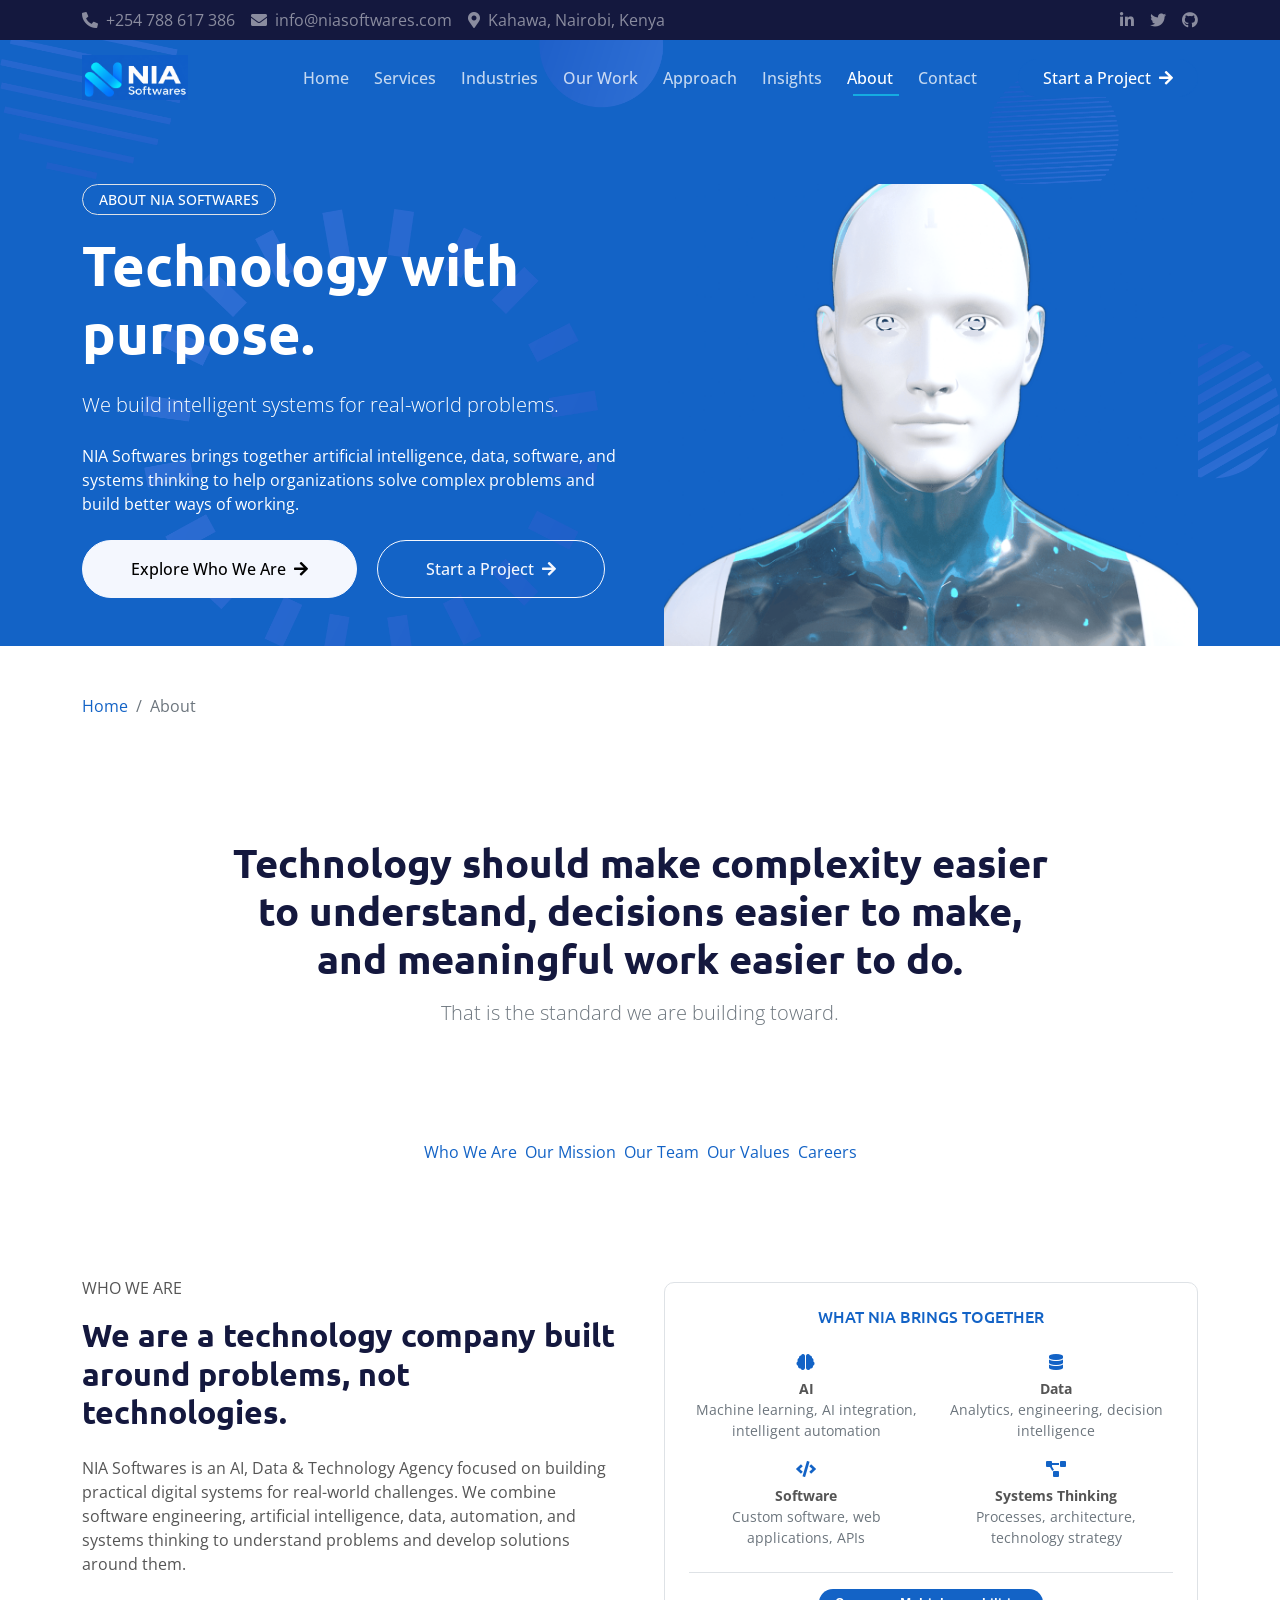
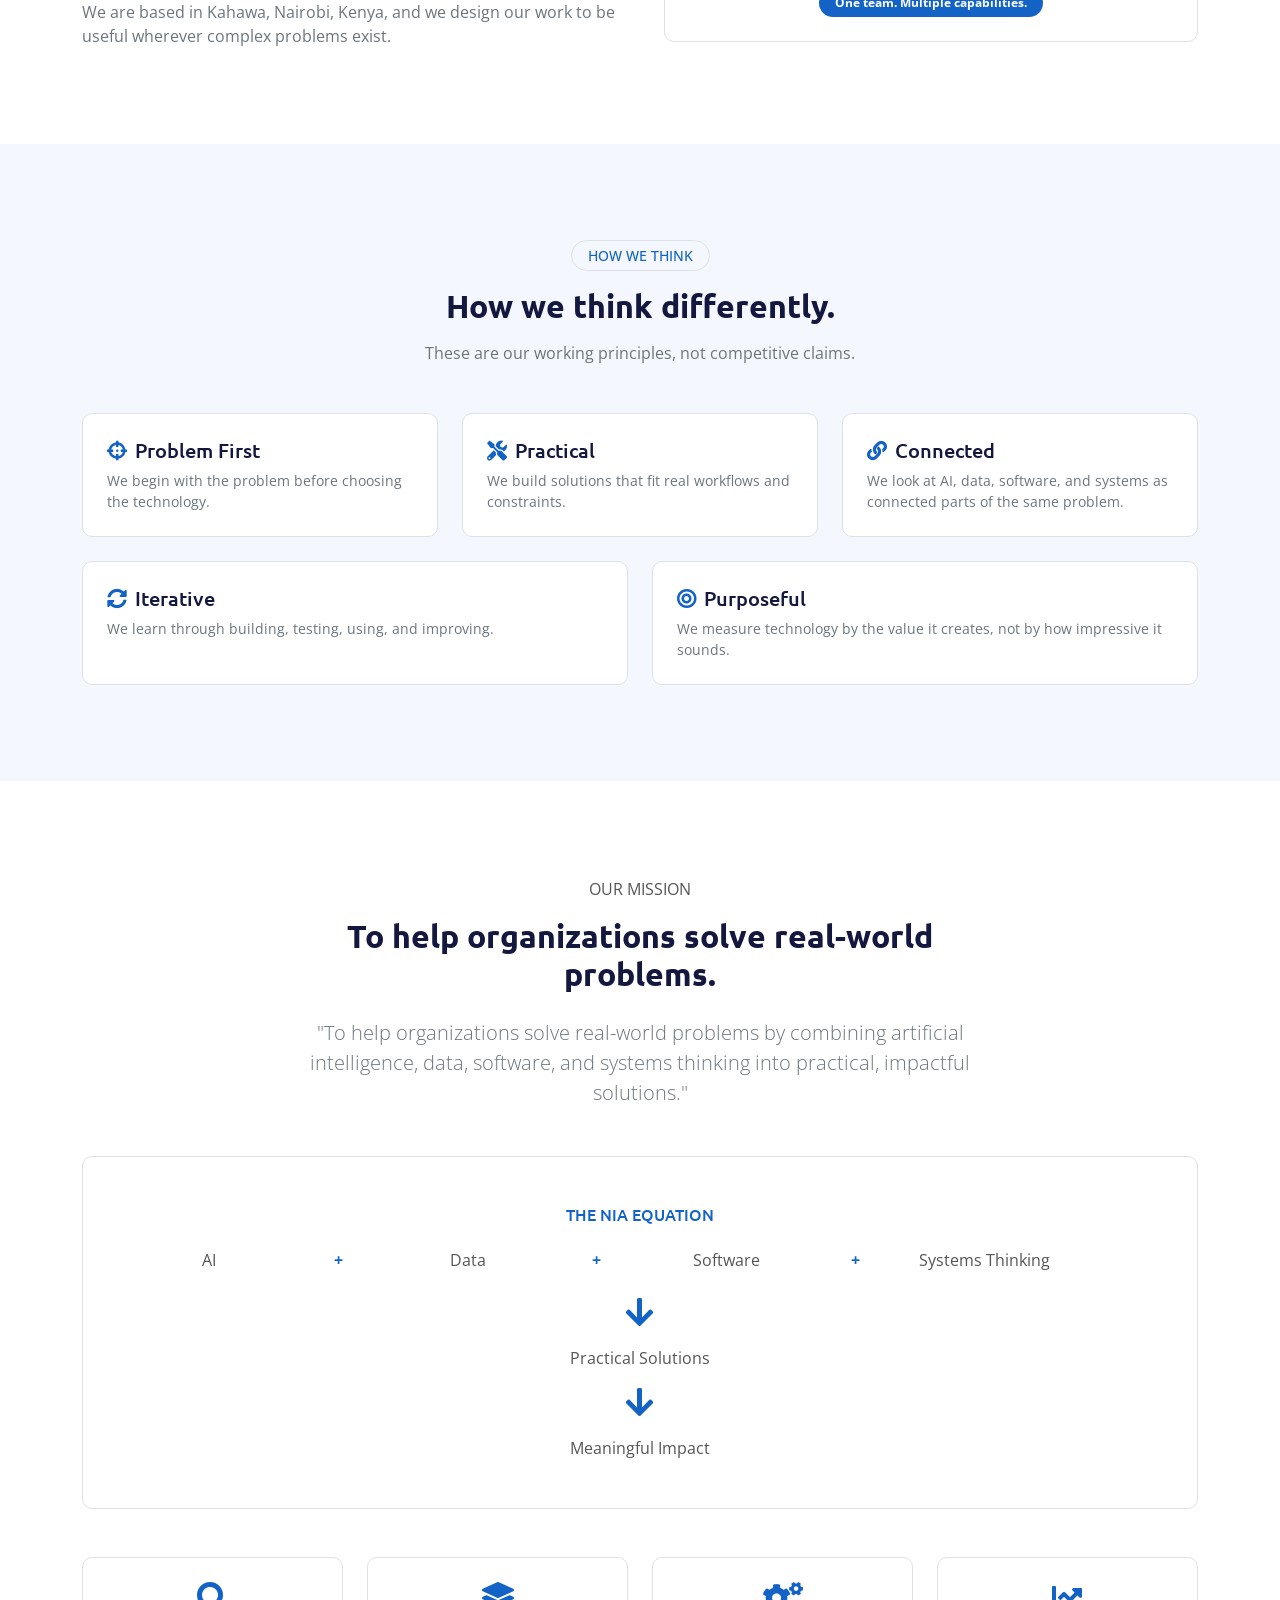
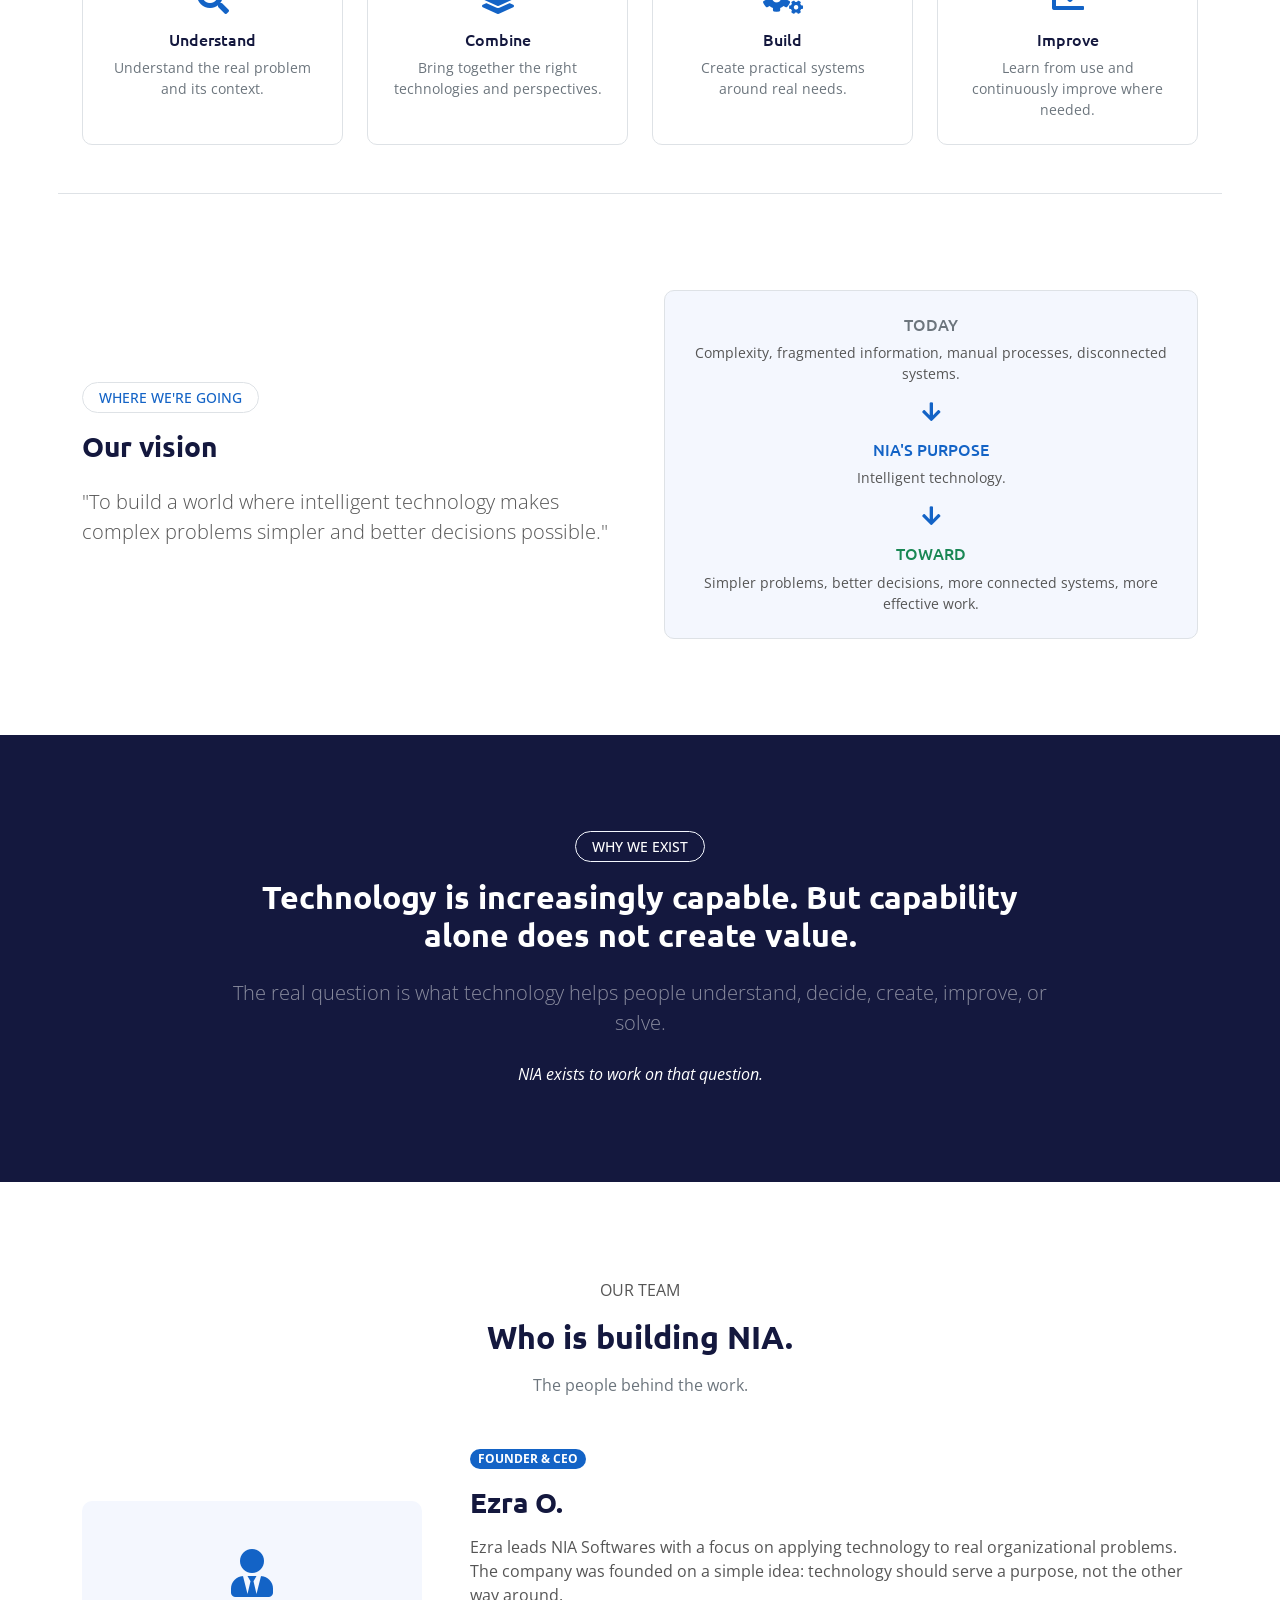
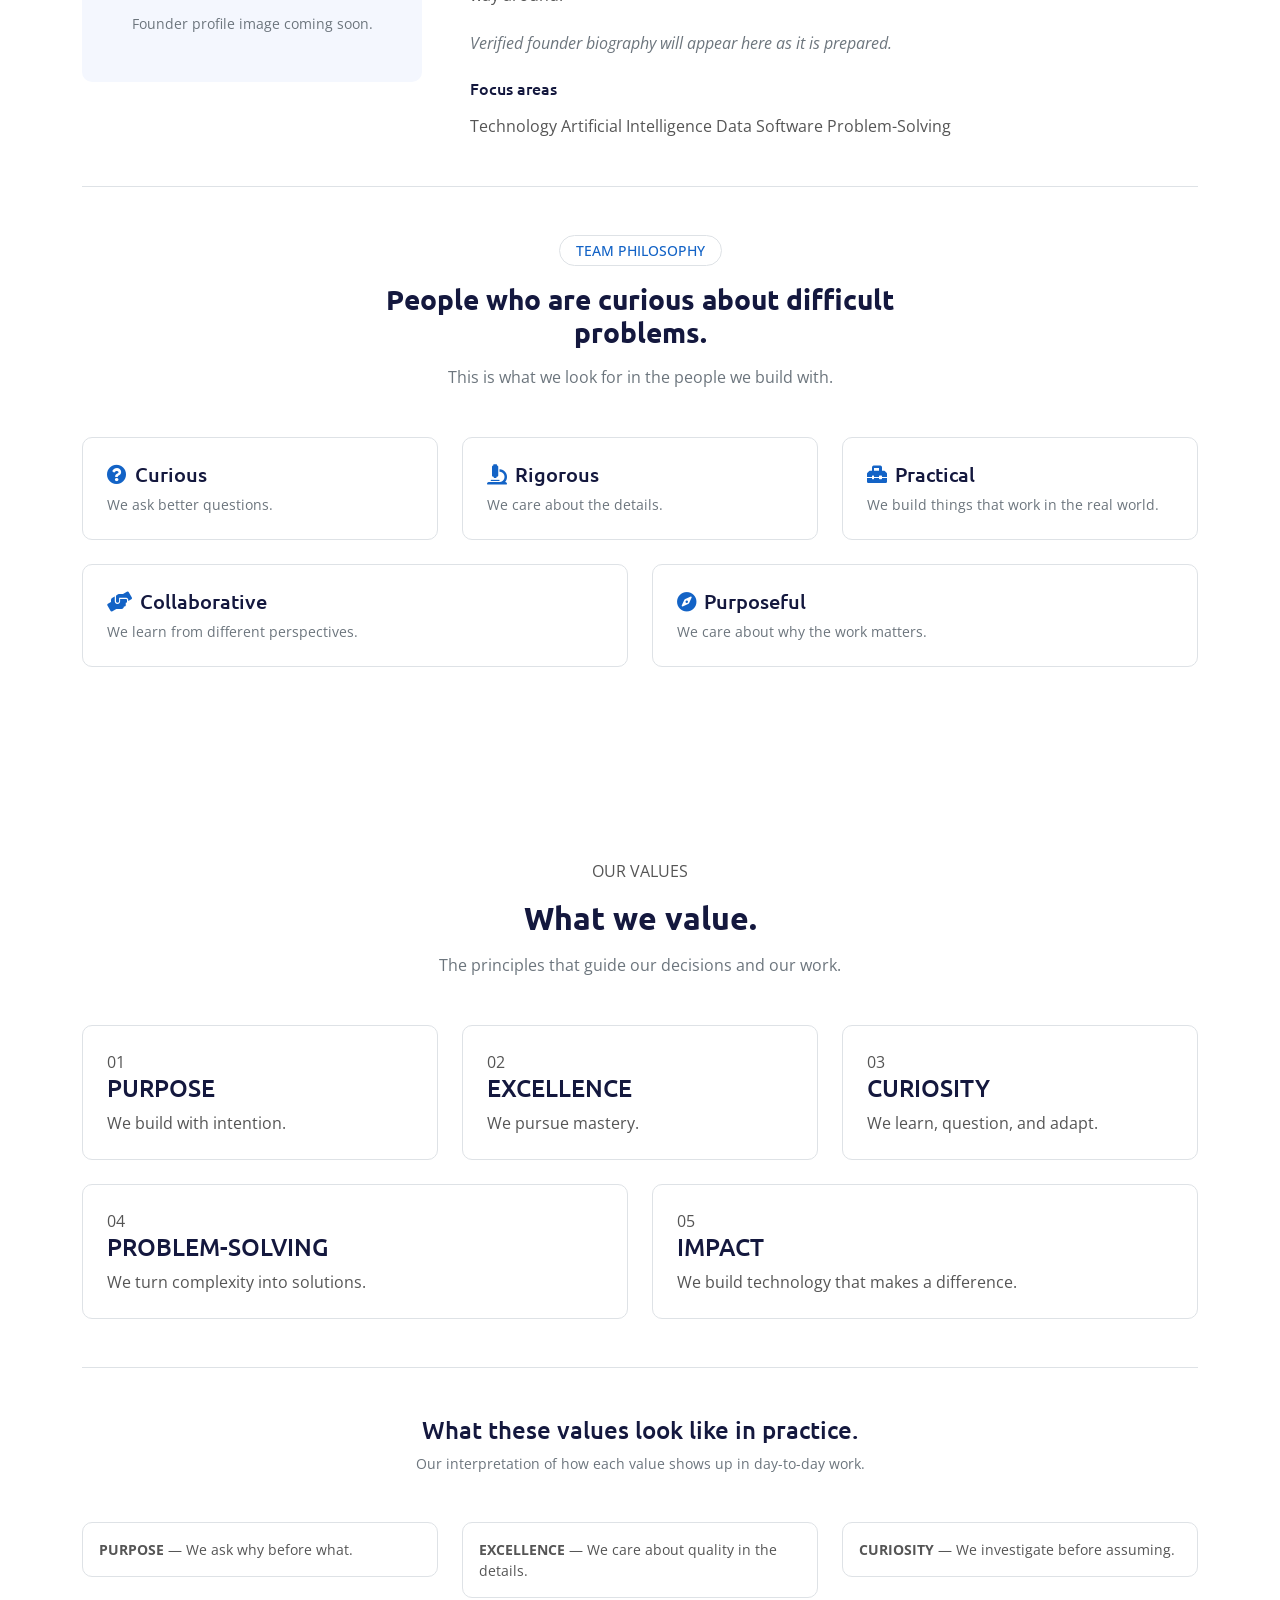
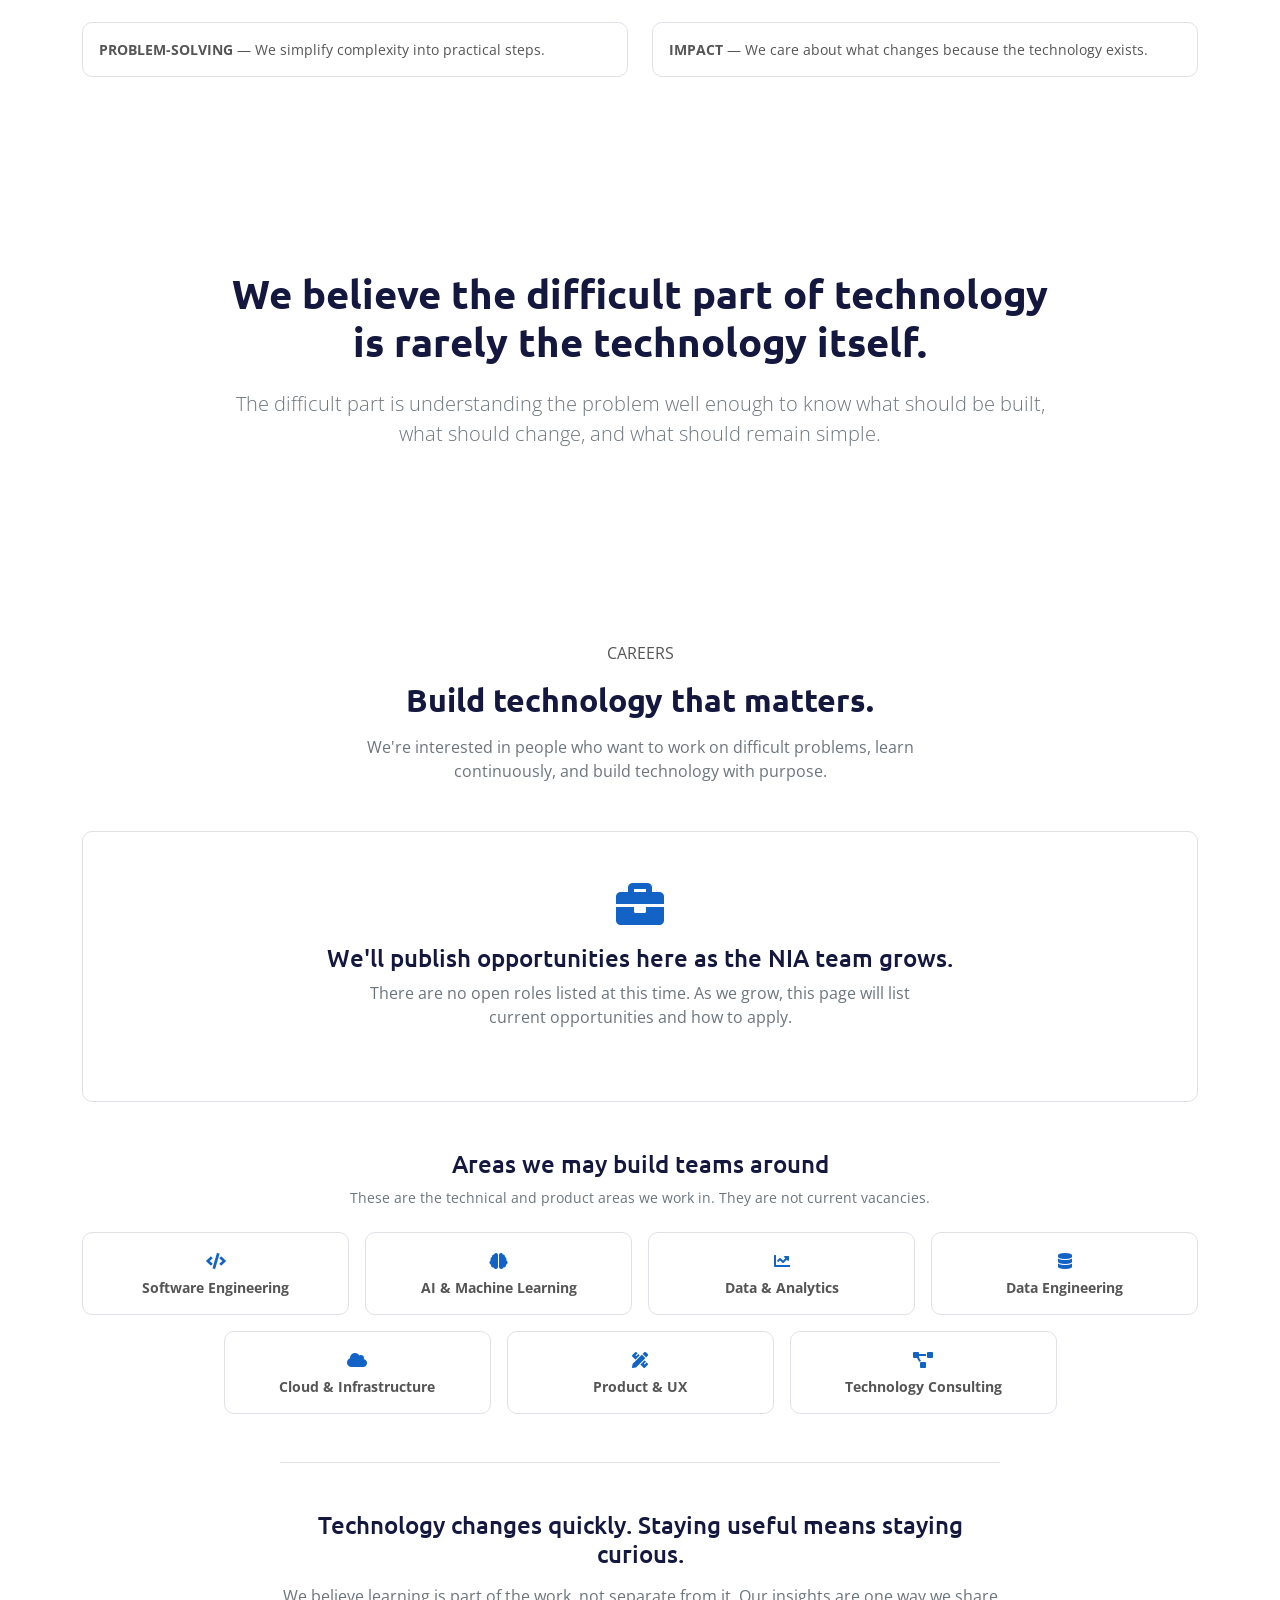
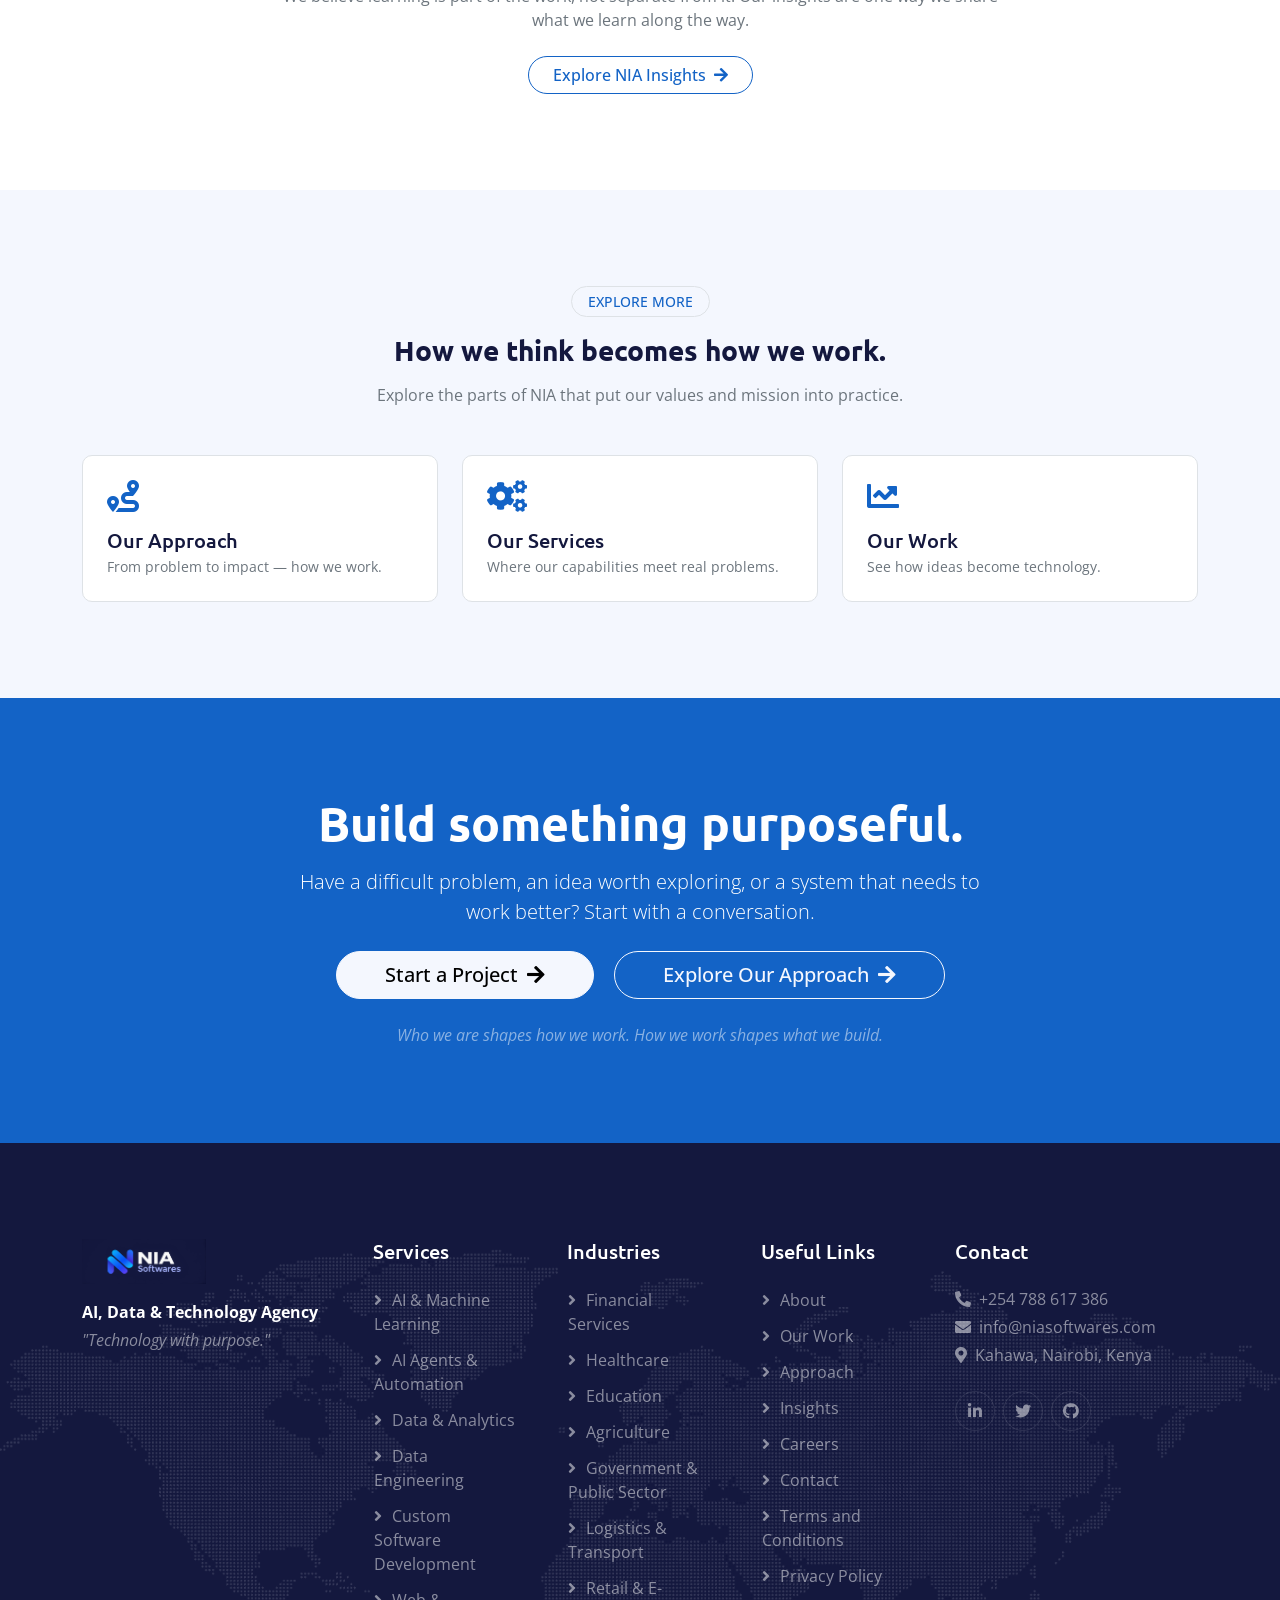
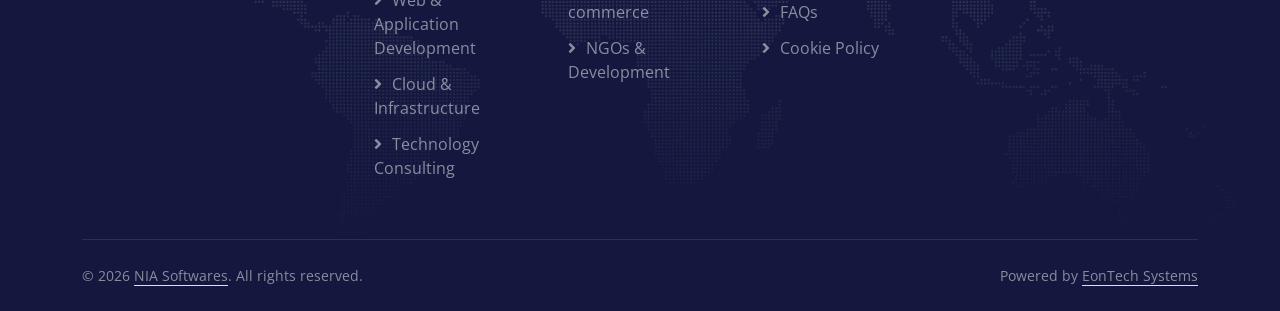
==== commit ab6a1fe0: "Add new images for about and approach sections, update references in HTML" ====
--- a/nia-about.html
+++ b/nia-about.html
@@ -96,6 +96,7 @@
         }
       }
     </script>
+    <link rel="icon" href="img/icon-logo.JPG" type="image/png" />
   </head>
 
   <body>
@@ -599,7 +600,7 @@
             <div class="col-lg-6 align-self-end text-center text-lg-end">
               <img
                 class="img-fluid"
-                src="img/about/about-hero.jpg"
+                src="img/about/about-hero.gif"
                 alt="Abstract visualization of connected systems representing AI, data, software, and people"
                 loading="eager"
               />
--- a/css/style.css
+++ b/css/style.css
@@ -386,7 +386,7 @@
 }
 
 .service-item:hover {
-    background: var(--primary);
+    background: var(--primary) !important;
 }
 
 .service-item .service-icon {
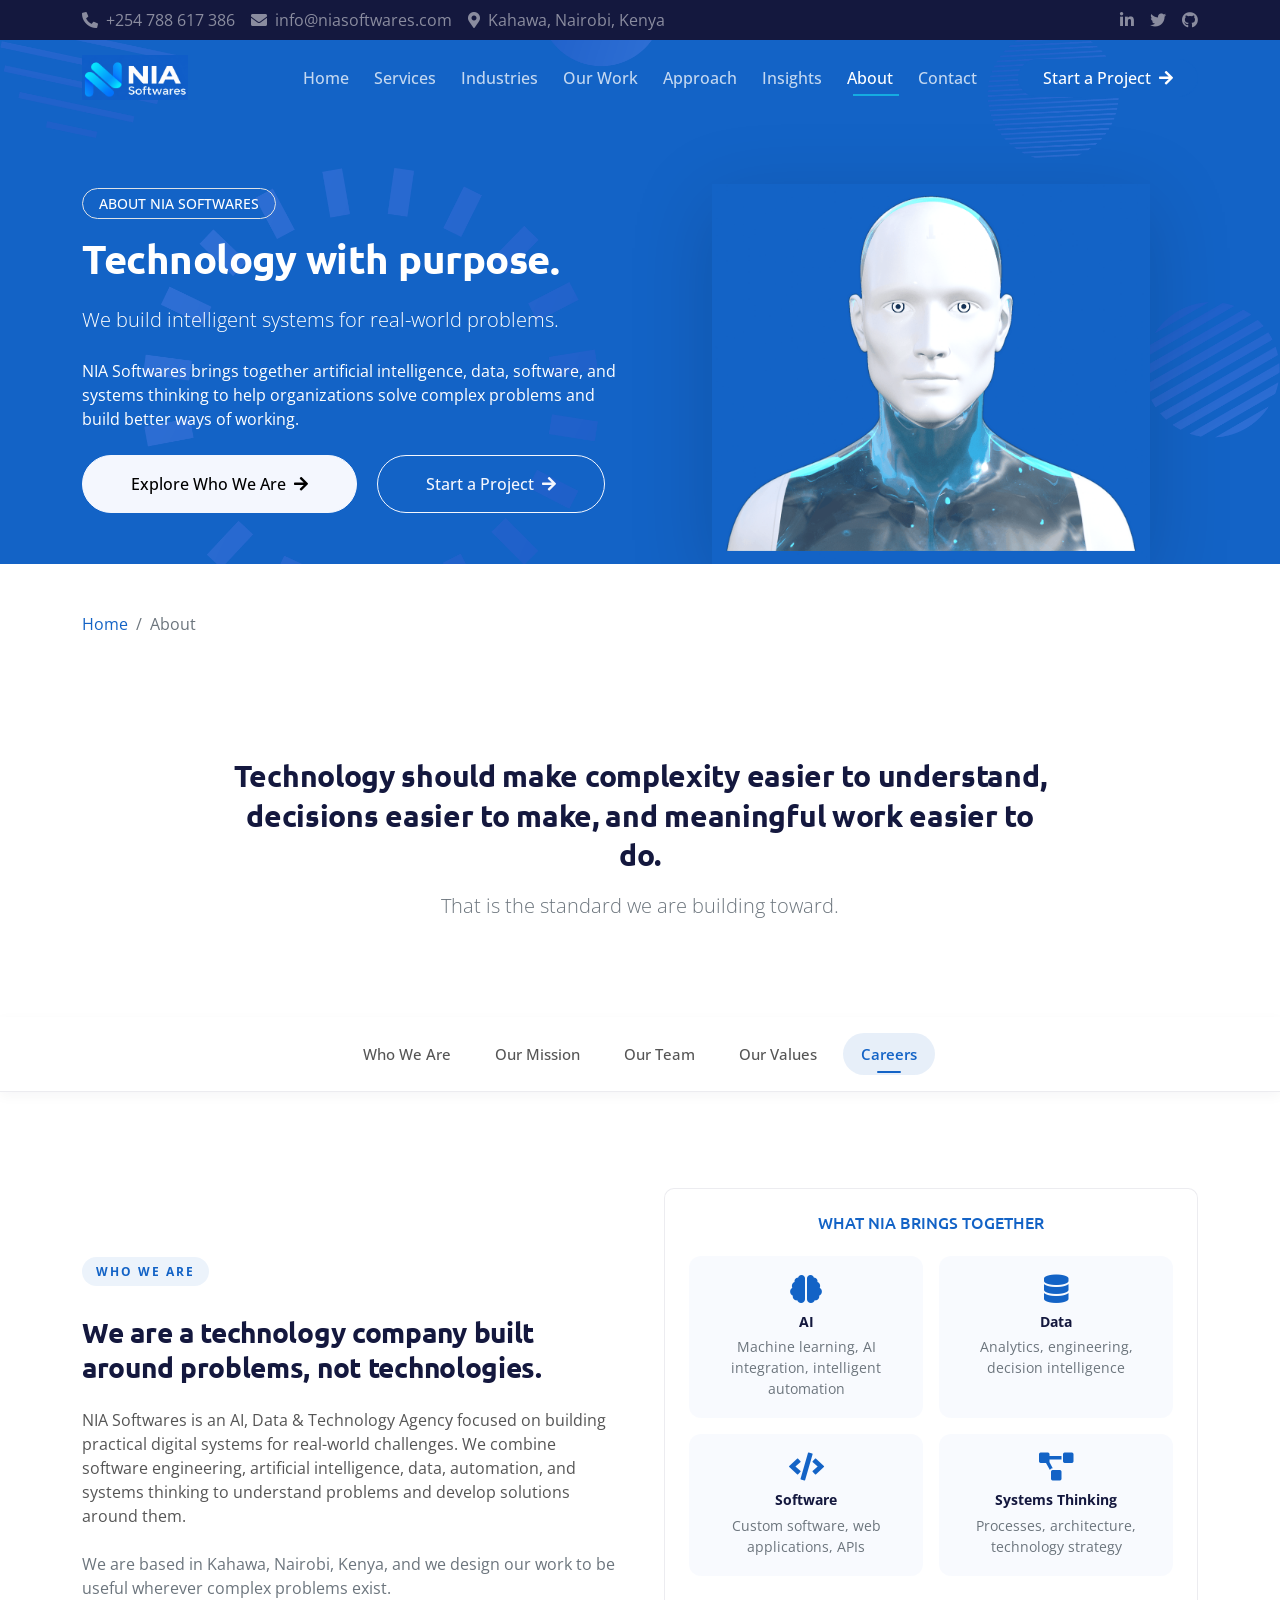
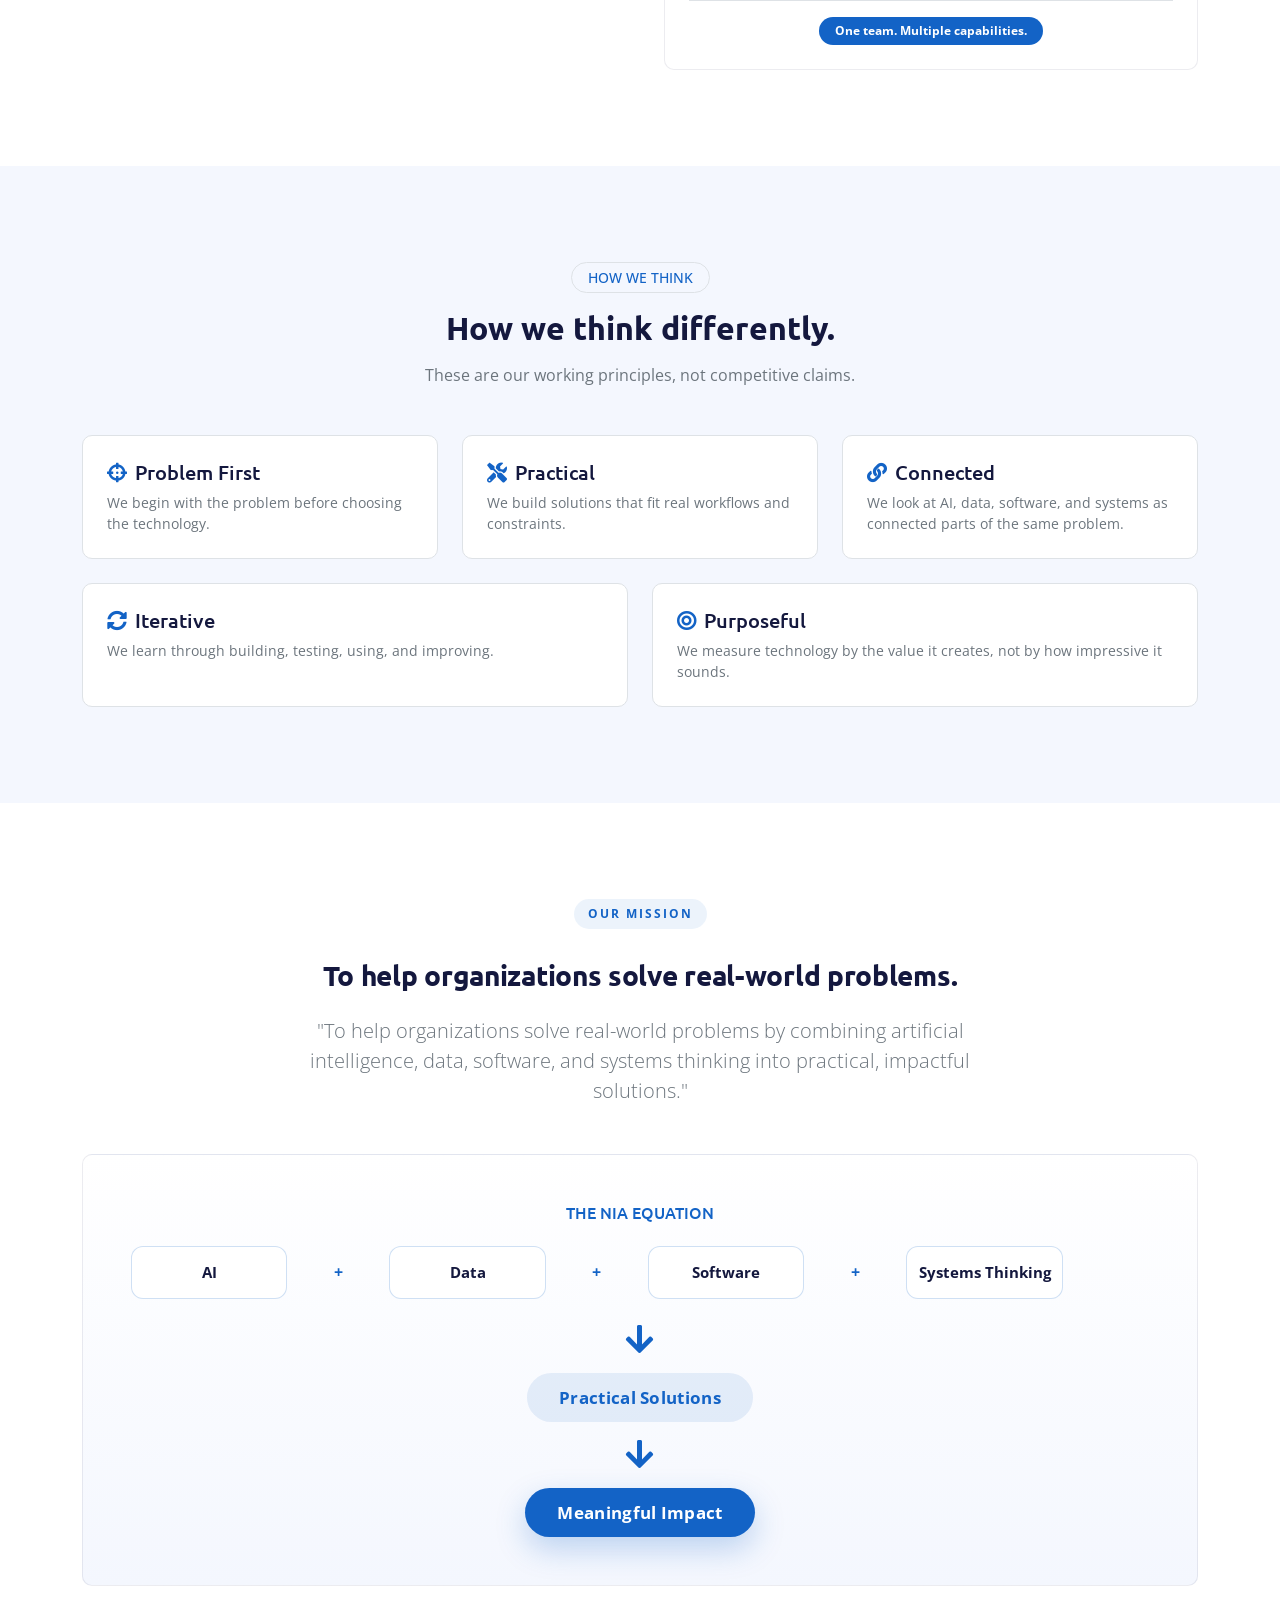
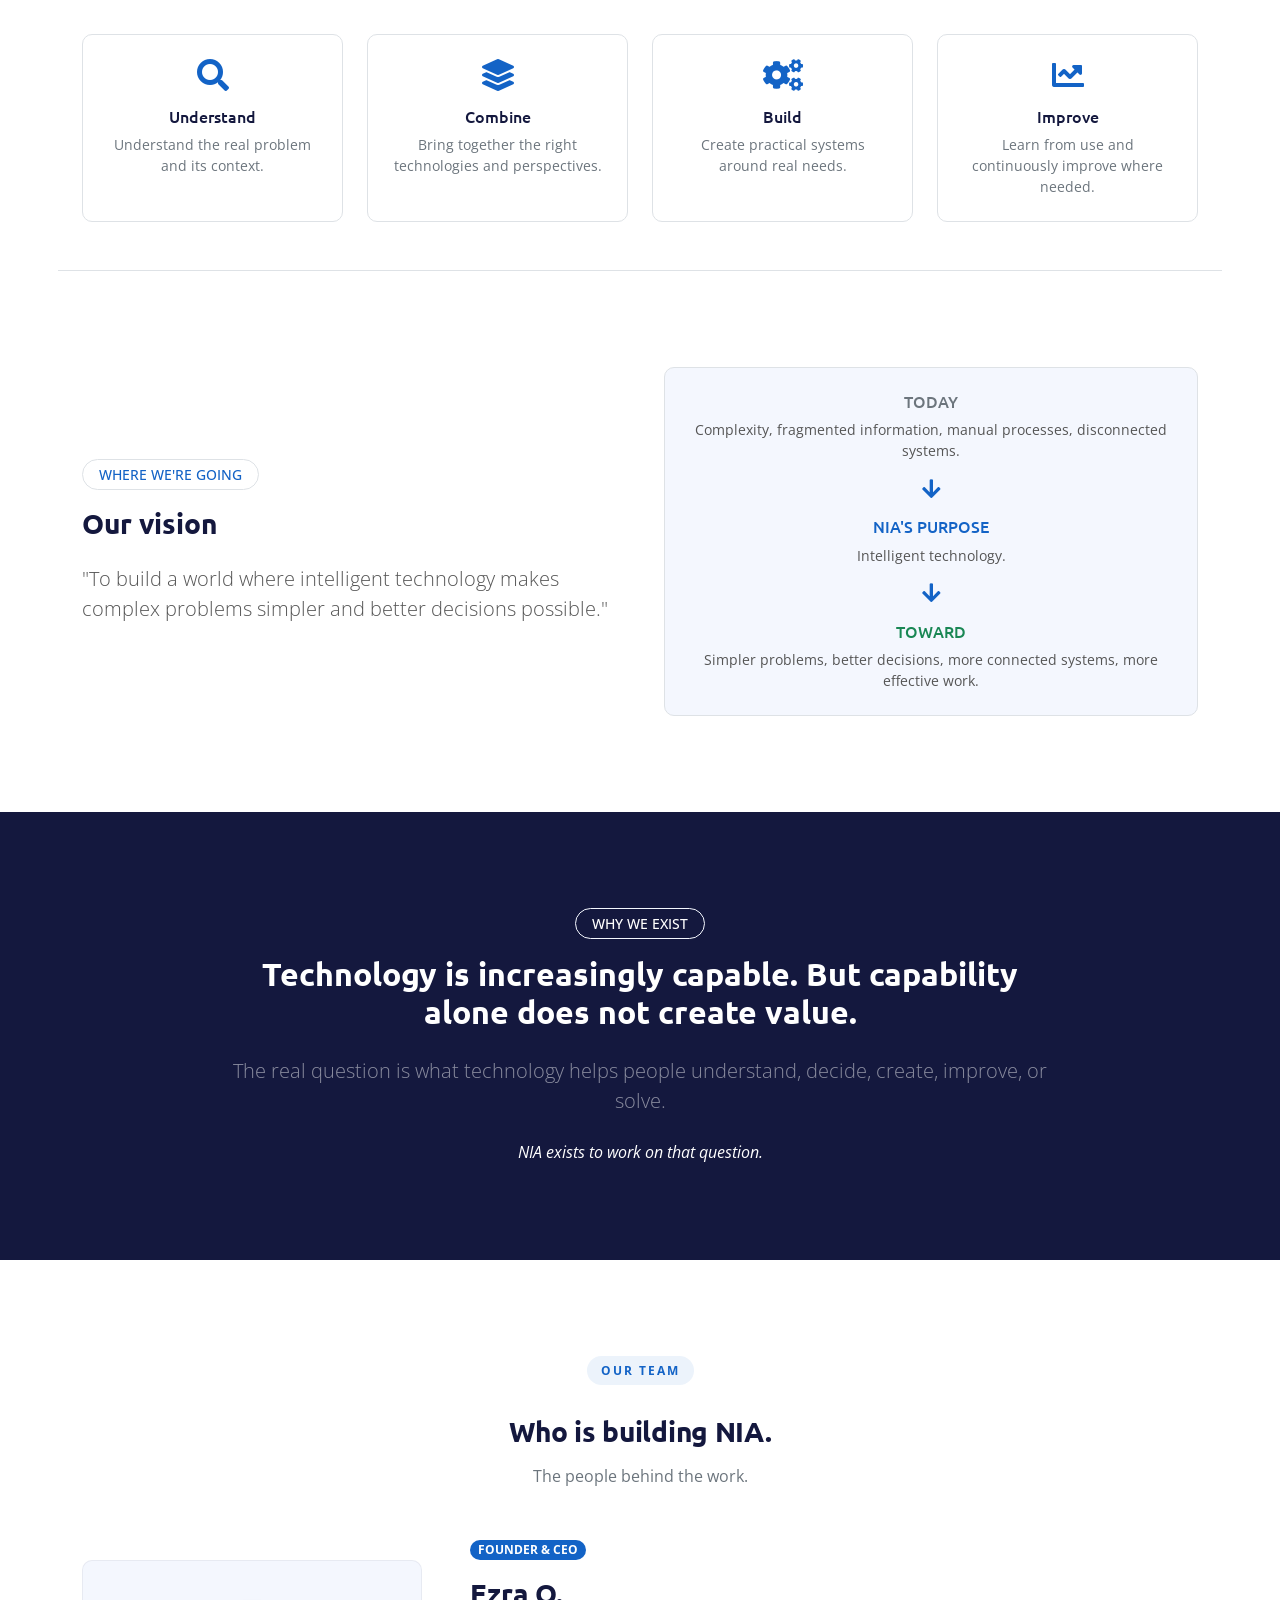
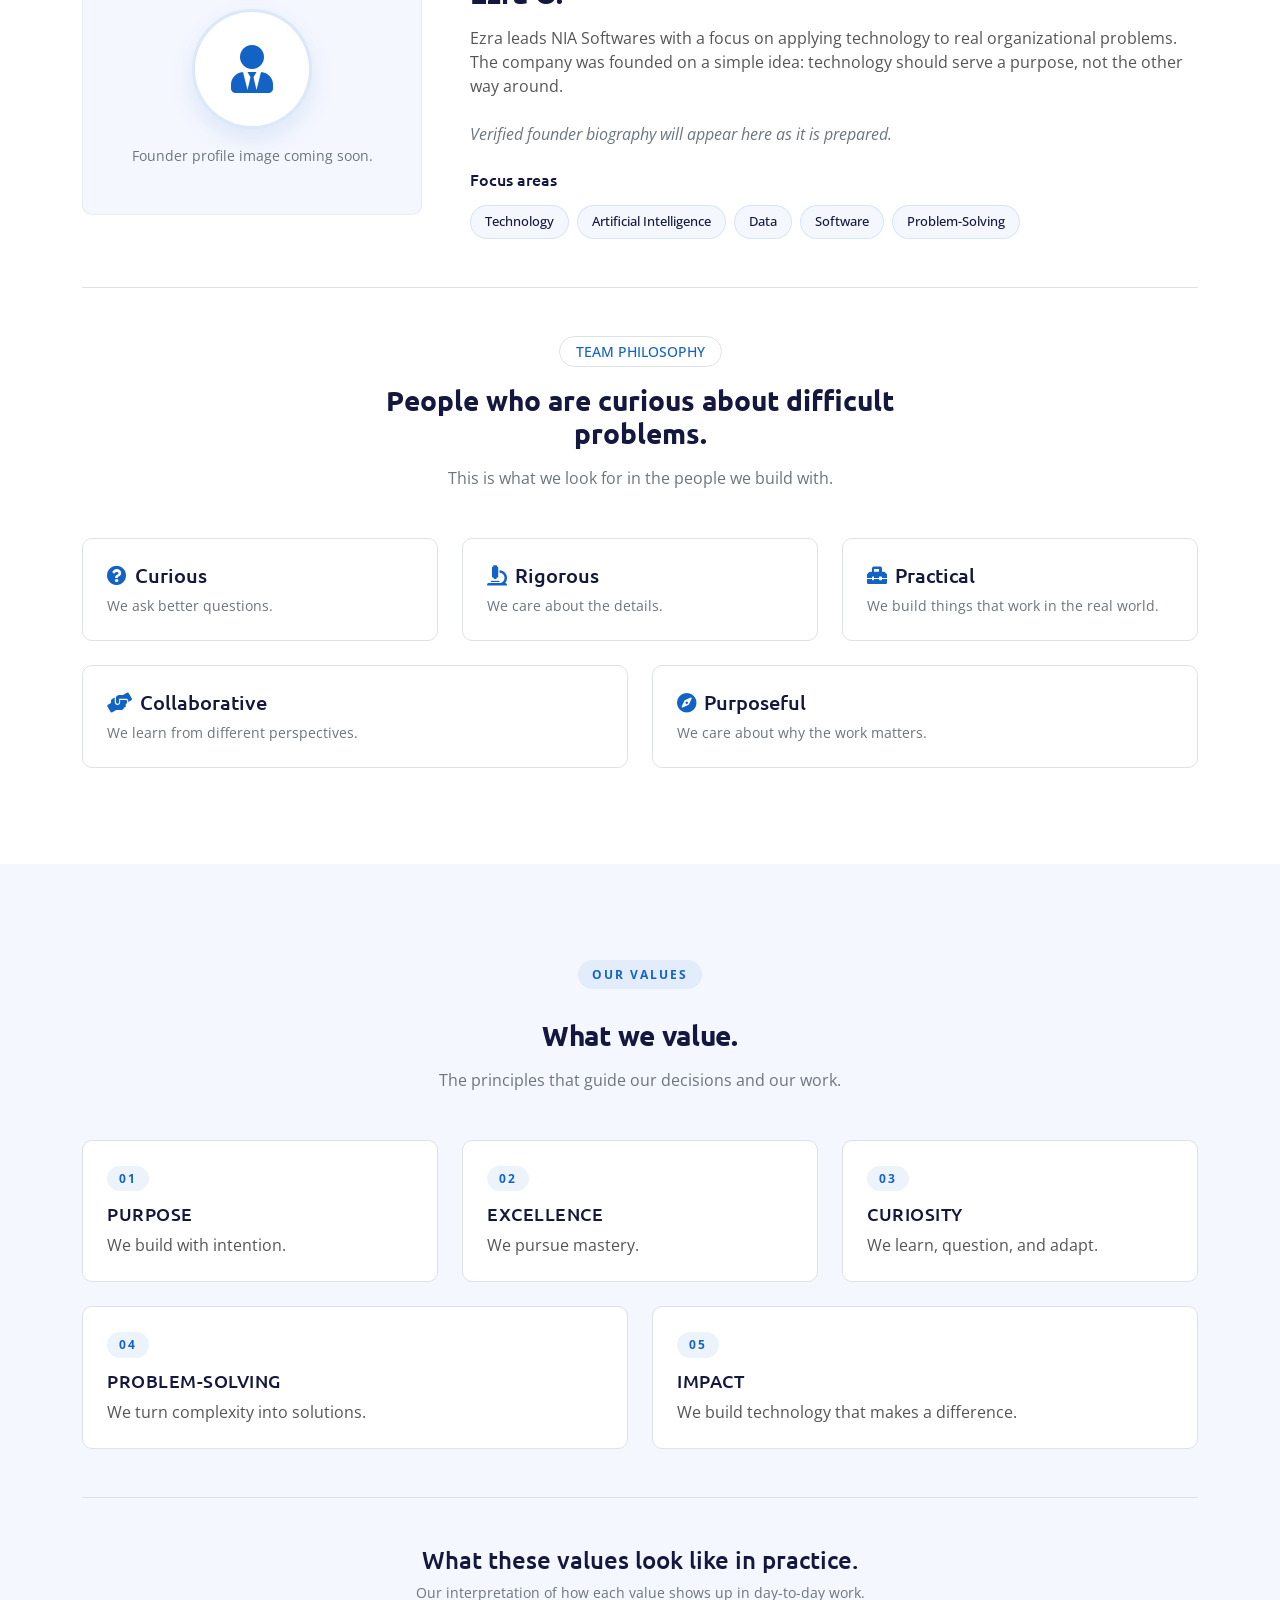
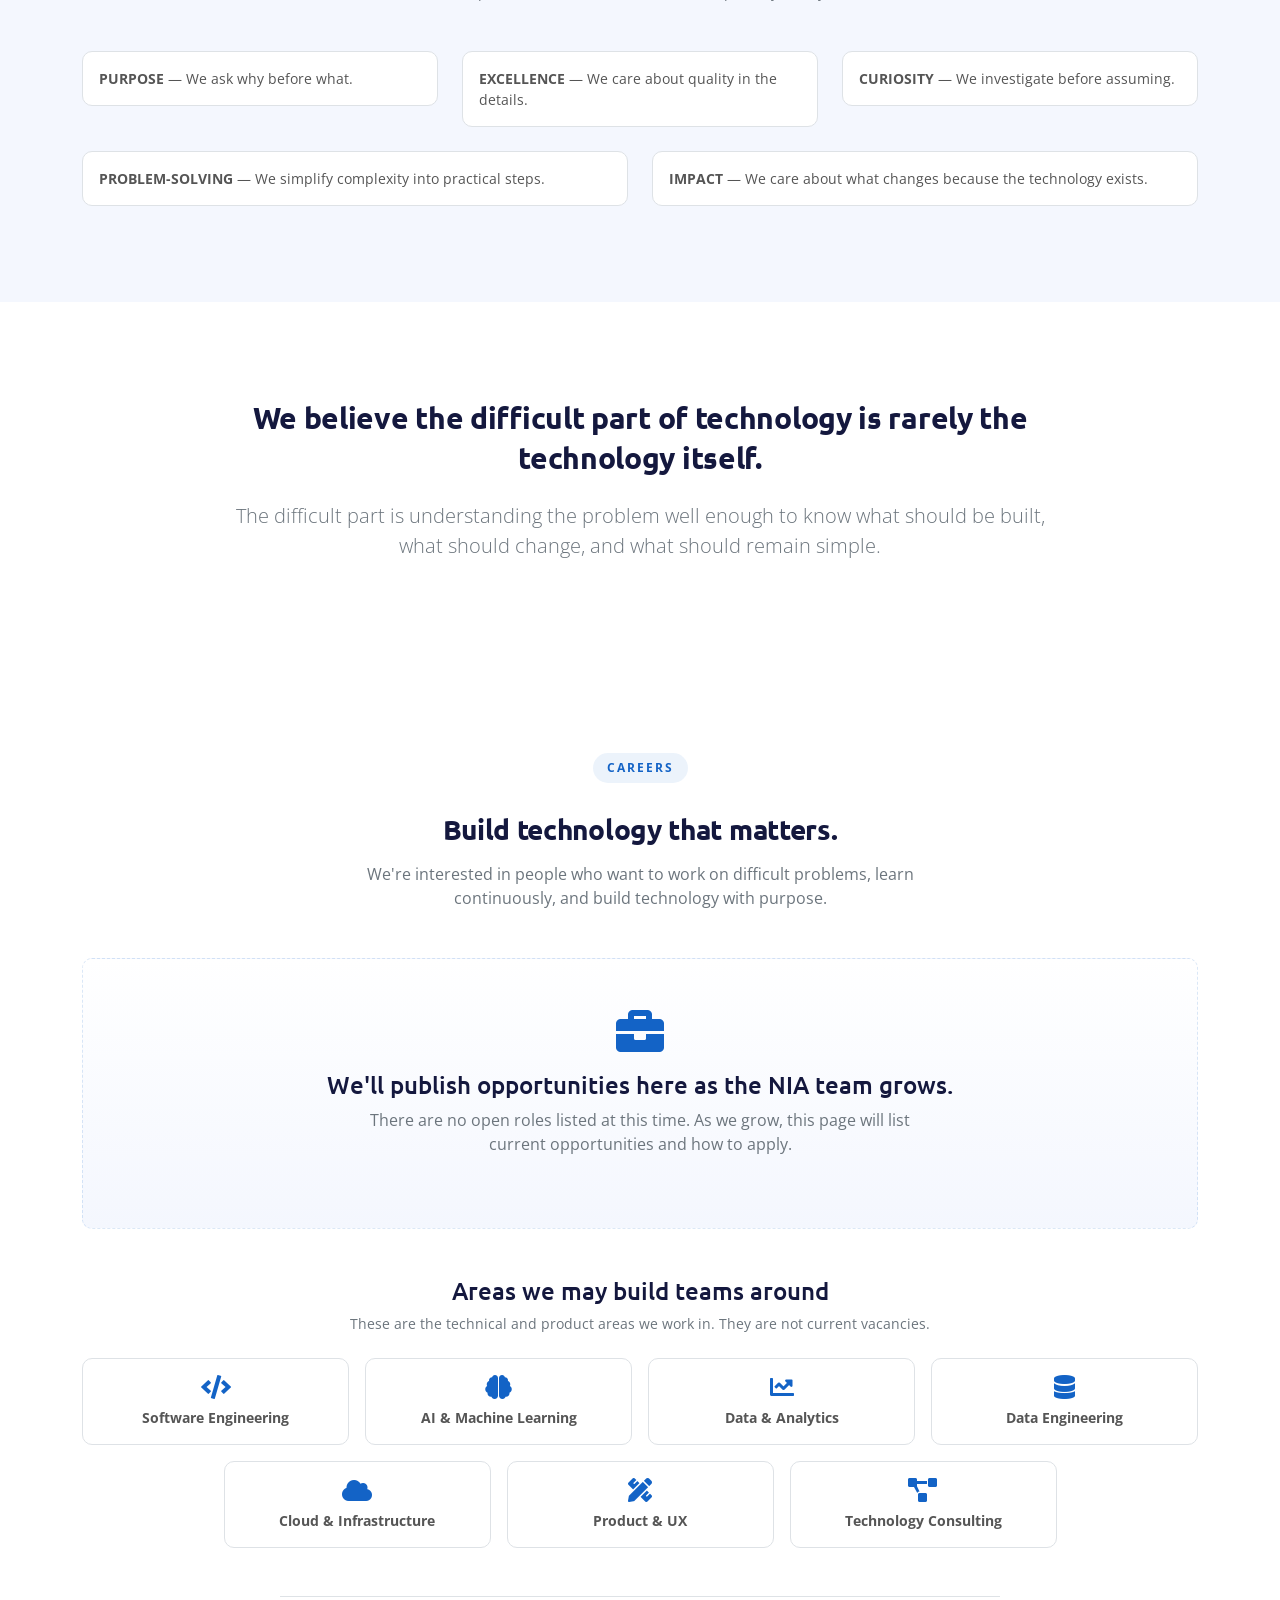
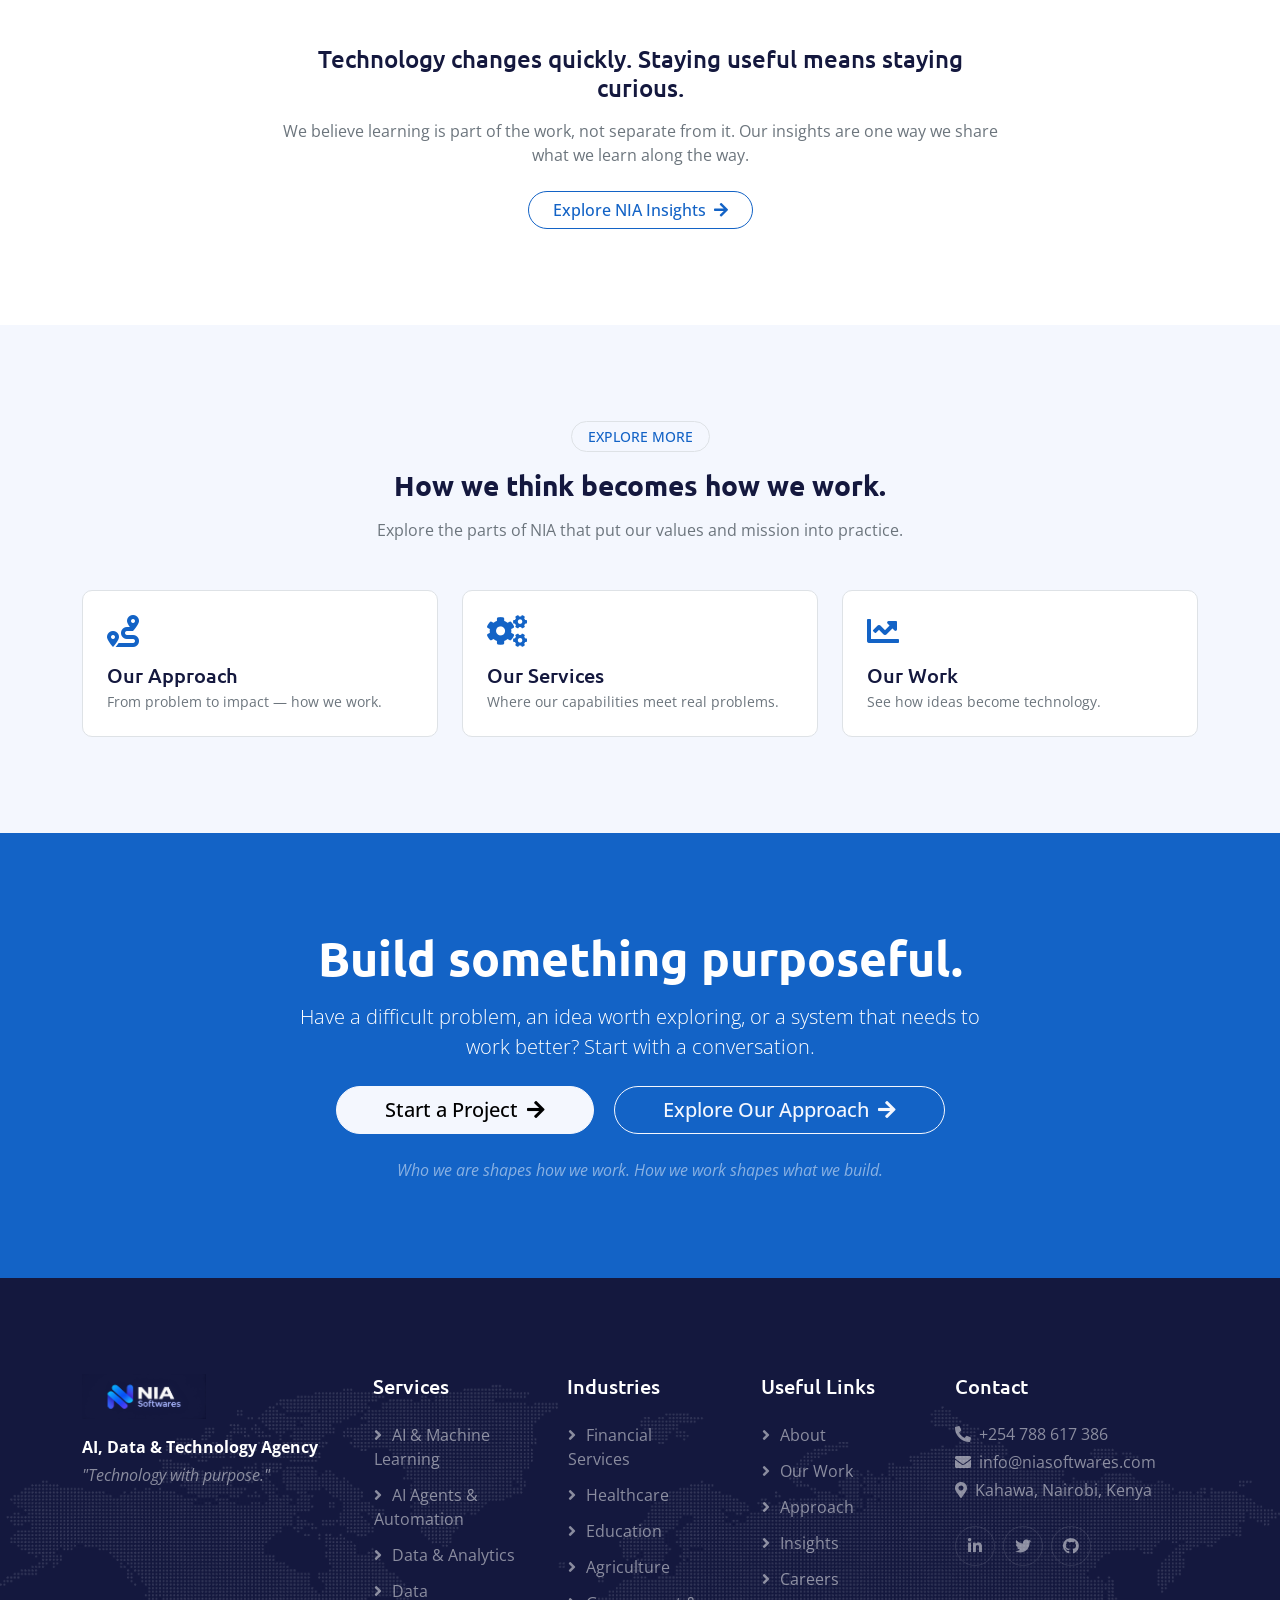
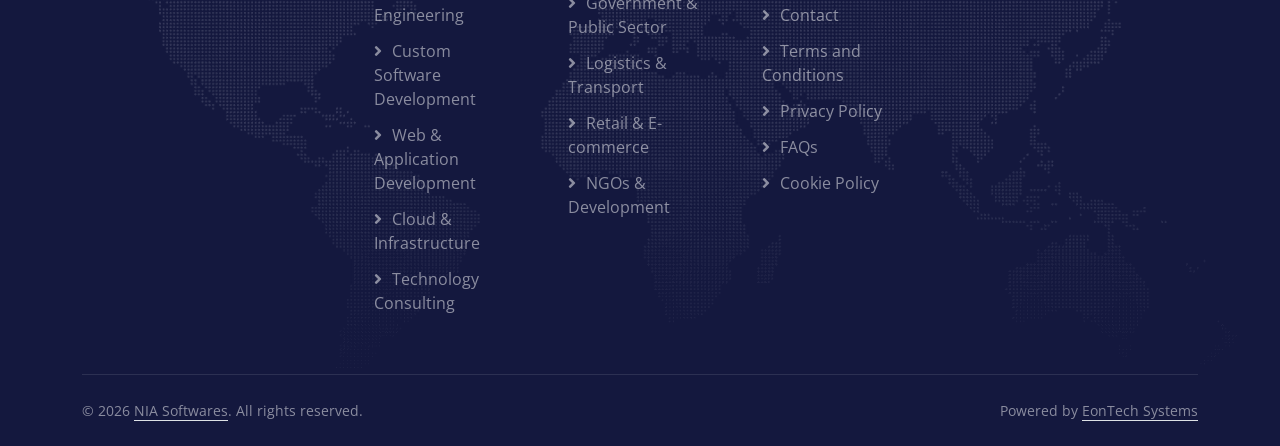
==== commit 32eaf0b5: "Add 'start-btn' ID to call-to-action buttons across multiple pages for consistency" ====
--- a/nia-about.html
+++ b/nia-about.html
@@ -97,6 +97,689 @@
       }
     </script>
     <link rel="icon" href="img/icon-logo.JPG" type="image/png" />
+    <style>
+      /* ============================================================
+   NIA ABOUT PAGE — PAGE-SCOPED STYLES
+   Fully responsive, sleek, with device-aware typography and
+   interactive sections for Who We Are, Mission, Team, Values,
+   and Careers.
+   ============================================================ */
+
+      /* ---------- About Hero ---------- */
+      .hero-header {
+        position: relative;
+        overflow: hidden;
+      }
+      .hero-header .display-4 {
+        line-height: 1.15;
+        letter-spacing: -0.5px;
+      }
+      .hero-header img.img-fluid {
+        max-height: 460px;
+        width: 100%;
+        height: auto;
+        object-fit: contain;
+        filter: drop-shadow(0 20px 40px rgba(0, 0, 0, 0.15));
+      }
+      .hero-header .btn {
+        transition:
+          transform 0.25s ease,
+          box-shadow 0.25s ease,
+          background-color 0.25s ease,
+          color 0.25s ease;
+      }
+      .hero-header .btn:hover {
+        transform: translateY(-2px);
+        box-shadow: 0 10px 24px rgba(0, 0, 0, 0.15);
+      }
+
+      /* ---------- Brand Statement ---------- */
+      .container-fluid .display-6 {
+        line-height: 1.3;
+        letter-spacing: -0.3px;
+      }
+
+      /* ---------- Sticky About Navigator (Desktop) ---------- */
+      .nia-about-nav-wrap {
+        position: sticky;
+        top: 75px;
+        z-index: 900;
+        background: #fff;
+        border-bottom: 1px solid rgba(20, 24, 62, 0.08);
+        box-shadow: 0 4px 12px rgba(20, 24, 62, 0.04);
+      }
+      .nia-about-nav {
+        overflow-x: auto;
+        scrollbar-width: none;
+      }
+      .nia-about-nav::-webkit-scrollbar {
+        display: none;
+      }
+      .nia-about-nav-link {
+        position: relative;
+        padding: 10px 18px;
+        font-size: 0.92rem;
+        font-weight: 500;
+        color: #555;
+        text-decoration: none;
+        border-radius: 50px;
+        transition:
+          color 0.25s ease,
+          background-color 0.25s ease;
+        white-space: nowrap;
+      }
+      .nia-about-nav-link:hover {
+        color: var(--primary, #1363c6);
+        background: rgba(19, 99, 198, 0.06);
+      }
+      .nia-about-nav-link.active {
+        color: var(--primary, #1363c6);
+        background: rgba(19, 99, 198, 0.1);
+        font-weight: 600;
+      }
+      .nia-about-nav-link.active::after {
+        content: "";
+        position: absolute;
+        left: 50%;
+        bottom: 2px;
+        transform: translateX(-50%);
+        width: 24px;
+        height: 2px;
+        background: var(--primary, #1363c6);
+        border-radius: 2px;
+      }
+      .nia-about-nav-link:focus-visible {
+        outline: 2px solid var(--primary, #1363c6);
+        outline-offset: 2px;
+      }
+
+      /* ---------- Mobile About Navigator ---------- */
+      .nia-about-nav-wrap-mobile {
+        position: sticky;
+        top: 0;
+        z-index: 900;
+        border-bottom: 1px solid rgba(20, 24, 62, 0.06);
+        box-shadow: 0 2px 8px rgba(20, 24, 62, 0.04);
+      }
+      .nia-about-nav-mobile {
+        scrollbar-width: none;
+        -webkit-overflow-scrolling: touch;
+        padding-bottom: 4px;
+      }
+      .nia-about-nav-mobile::-webkit-scrollbar {
+        display: none;
+      }
+      .nia-about-mobile-link {
+        flex: 0 0 auto;
+        white-space: nowrap;
+        font-size: 0.82rem;
+        font-weight: 500;
+        padding: 8px 16px !important;
+        transition:
+          transform 0.2s ease,
+          background-color 0.2s ease,
+          color 0.2s ease;
+      }
+      .nia-about-mobile-link:hover {
+        transform: translateY(-1px);
+      }
+
+      /* ---------- About Section ---------- */
+      .nia-about-section {
+        scroll-margin-top: 120px;
+      }
+      .nia-about-label {
+        display: inline-block;
+        font-size: 0.72rem;
+        font-weight: 700;
+        letter-spacing: 2px;
+        text-transform: uppercase;
+        color: var(--primary, #1363c6);
+        padding: 6px 14px;
+        background: rgba(19, 99, 198, 0.08);
+        border-radius: 50px;
+        margin-bottom: 12px;
+      }
+      .nia-about-section h2 {
+        line-height: 1.25;
+        letter-spacing: -0.3px;
+        color: var(--dark, #14183e);
+      }
+      .nia-about-alt {
+        background: var(--light, #f4f7fe);
+      }
+
+      /* ---------- Capability Map ---------- */
+      .nia-capability-map {
+        border-color: rgba(20, 24, 62, 0.08) !important;
+        transition: box-shadow 0.35s ease;
+      }
+      .nia-capability-map:hover {
+        box-shadow: 0 20px 45px rgba(19, 99, 198, 0.08);
+      }
+      .nia-cap-node {
+        padding: 18px 12px;
+        border-radius: 12px;
+        background: rgba(244, 247, 254, 0.6);
+        border: 1px solid transparent;
+        transition:
+          transform 0.3s ease,
+          border-color 0.3s ease,
+          background-color 0.3s ease,
+          box-shadow 0.3s ease;
+        height: 100%;
+      }
+      .nia-cap-node:hover {
+        transform: translateY(-4px);
+        border-color: var(--primary, #1363c6);
+        background: #fff;
+        box-shadow: 0 12px 24px rgba(19, 99, 198, 0.1);
+      }
+      .nia-cap-node i {
+        font-size: 1.75rem;
+        display: block;
+      }
+      .nia-cap-node .fw-bold {
+        font-size: 0.9rem;
+        color: var(--dark, #14183e);
+        margin-bottom: 4px;
+      }
+
+      /* ---------- How We Think Cards ---------- */
+      .bg-light .rounded.border.h-100 {
+        transition:
+          transform 0.3s ease,
+          border-color 0.3s ease,
+          box-shadow 0.3s ease;
+      }
+      .bg-light .rounded.border.h-100:hover {
+        transform: translateY(-4px);
+        border-color: var(--primary, #1363c6) !important;
+        box-shadow: 0 16px 36px rgba(19, 99, 198, 0.08);
+      }
+      .bg-light .rounded.border.h-100 h5 {
+        color: var(--dark, #14183e);
+        font-weight: 600;
+      }
+
+      /* ---------- NIA Equation ---------- */
+      .nia-equation {
+        border-color: rgba(20, 24, 62, 0.08) !important;
+        background: linear-gradient(
+          180deg,
+          #ffffff 0%,
+          var(--light, #f4f7fe) 100%
+        );
+      }
+      .nia-eq-node {
+        padding: 14px 8px;
+        background: #fff;
+        border: 1px solid rgba(19, 99, 198, 0.2);
+        border-radius: 12px;
+        font-size: 0.95rem;
+        font-weight: 700;
+        color: var(--dark, #14183e);
+        transition:
+          transform 0.3s ease,
+          border-color 0.3s ease,
+          box-shadow 0.3s ease;
+      }
+      .nia-eq-node:hover {
+        transform: translateY(-3px);
+        border-color: var(--primary, #1363c6);
+        box-shadow: 0 10px 24px rgba(19, 99, 198, 0.1);
+      }
+      .nia-eq-result {
+        display: inline-block;
+        padding: 12px 32px;
+        background: rgba(19, 99, 198, 0.1);
+        color: var(--primary, #1363c6);
+        font-weight: 700;
+        font-size: 1.05rem;
+        border-radius: 50px;
+        letter-spacing: 0.3px;
+      }
+      .nia-eq-final {
+        background: var(--primary, #1363c6);
+        color: #fff;
+        box-shadow: 0 12px 30px rgba(19, 99, 198, 0.25);
+      }
+
+      /* ---------- Founder Profile ---------- */
+      .nia-founder-visual {
+        border-radius: 16px;
+        border: 1px solid rgba(20, 24, 62, 0.06);
+        transition:
+          transform 0.3s ease,
+          box-shadow 0.3s ease;
+      }
+      .nia-founder-visual:hover {
+        transform: translateY(-4px);
+        box-shadow: 0 20px 45px rgba(19, 99, 198, 0.08);
+      }
+      .nia-founder-avatar {
+        width: 120px;
+        height: 120px;
+        border-radius: 50%;
+        display: flex;
+        align-items: center;
+        justify-content: center;
+        background: #fff;
+        border: 3px solid rgba(19, 99, 198, 0.15);
+        box-shadow: 0 10px 24px rgba(19, 99, 198, 0.1);
+        transition:
+          transform 0.35s ease,
+          box-shadow 0.35s ease;
+      }
+      .nia-founder-visual:hover .nia-founder-avatar {
+        transform: scale(1.05);
+        box-shadow: 0 14px 32px rgba(19, 99, 198, 0.18);
+      }
+
+      /* ---------- Tech Pills (reused from Work page) ---------- */
+      .nia-tech-pills {
+        display: flex;
+        flex-wrap: wrap;
+        gap: 8px;
+      }
+      .nia-tech-pill {
+        display: inline-block;
+        padding: 6px 14px;
+        border-radius: 50px;
+        background: var(--light, #f4f7fe);
+        color: var(--dark, #14183e);
+        font-size: 0.82rem;
+        font-weight: 500;
+        border: 1px solid rgba(19, 99, 198, 0.12);
+        transition:
+          background-color 0.2s ease,
+          color 0.2s ease,
+          border-color 0.2s ease,
+          transform 0.2s ease;
+      }
+      .nia-tech-pill:hover {
+        background: var(--primary, #1363c6);
+        color: #fff;
+        border-color: var(--primary, #1363c6);
+        transform: translateY(-1px);
+      }
+
+      /* ---------- Team Philosophy / Values Cards ---------- */
+      .nia-value-card {
+        position: relative;
+        overflow: hidden;
+        transition:
+          transform 0.35s ease,
+          border-color 0.35s ease,
+          box-shadow 0.35s ease;
+      }
+      .nia-value-card::before {
+        content: "";
+        position: absolute;
+        top: 0;
+        left: 0;
+        width: 4px;
+        height: 0;
+        background: var(--primary, #1363c6);
+        transition: height 0.35s ease;
+      }
+      .nia-value-card:hover {
+        transform: translateY(-4px);
+        border-color: var(--primary, #1363c6) !important;
+        box-shadow: 0 18px 40px rgba(19, 99, 198, 0.1);
+      }
+      .nia-value-card:hover::before {
+        height: 100%;
+      }
+      .nia-value-num {
+        display: inline-block;
+        font-size: 0.72rem;
+        font-weight: 700;
+        letter-spacing: 2px;
+        color: var(--primary, #1363c6);
+        padding: 4px 12px;
+        background: rgba(19, 99, 198, 0.08);
+        border-radius: 50px;
+        margin-bottom: 12px;
+      }
+      .nia-value-card h4 {
+        color: var(--dark, #14183e);
+        font-size: 1.15rem;
+        letter-spacing: 0.5px;
+      }
+
+      /* ---------- Empty Editorial (Careers) ---------- */
+      .nia-empty-editorial {
+        background: linear-gradient(
+          180deg,
+          #ffffff 0%,
+          var(--light, #f4f7fe) 100%
+        );
+        border-color: rgba(19, 99, 198, 0.15) !important;
+        border-style: dashed !important;
+      }
+      .nia-empty-editorial i {
+        color: var(--primary, #1363c6);
+      }
+      .nia-empty-editorial h4 {
+        color: var(--dark, #14183e);
+      }
+
+      /* ---------- Careers Talent Cards ---------- */
+      #careers .p-3.bg-white.rounded.border {
+        transition:
+          transform 0.3s ease,
+          border-color 0.3s ease,
+          box-shadow 0.3s ease,
+          background-color 0.3s ease;
+      }
+      #careers .p-3.bg-white.rounded.border:hover {
+        transform: translateY(-4px);
+        border-color: var(--primary, #1363c6) !important;
+        box-shadow: 0 12px 28px rgba(19, 99, 198, 0.08);
+      }
+      #careers .p-3.bg-white.rounded.border i {
+        font-size: 1.5rem;
+        display: block;
+      }
+
+      /* ---------- Cross-Link Cards ---------- */
+      a.p-4.bg-white.rounded.border.h-100.text-decoration-none {
+        transition:
+          transform 0.35s ease,
+          border-color 0.35s ease,
+          box-shadow 0.35s ease;
+      }
+      a.p-4.bg-white.rounded.border.h-100.text-decoration-none:hover {
+        transform: translateY(-5px);
+        border-color: var(--primary, #1363c6) !important;
+        box-shadow: 0 20px 45px rgba(19, 99, 198, 0.1);
+      }
+
+      /* ---------- Final CTA ---------- */
+      .bg-primary.text-white h2.display-5 {
+        line-height: 1.2;
+      }
+
+      /* ============================================================
+   RESPONSIVE — device-aware typography and spacing
+   ============================================================ */
+
+      /* Large Desktop (≥1400px) */
+      @media (min-width: 1400px) {
+        .hero-header .display-4 {
+          font-size: 3.25rem;
+        }
+        .nia-about-section h2 {
+          font-size: 2rem;
+        }
+        .container-fluid .display-6 {
+          font-size: 2.25rem;
+        }
+      }
+
+      /* Standard Desktop (992–1399px) */
+      @media (min-width: 992px) and (max-width: 1399.98px) {
+        .hero-header .display-4 {
+          font-size: 2.5rem;
+        }
+        .nia-about-section h2 {
+          font-size: 1.75rem;
+        }
+        .container-fluid .display-6 {
+          font-size: 1.9rem;
+        }
+        .hero-header img.img-fluid {
+          max-height: 380px;
+        }
+      }
+
+      /* Tablet (768–991px) */
+      @media (min-width: 768px) and (max-width: 991.98px) {
+        .hero-header {
+          text-align: center;
+        }
+        .hero-header .display-4 {
+          font-size: 2.1rem;
+        }
+        .hero-header img.img-fluid {
+          max-height: 320px;
+          margin-top: 24px;
+        }
+        .nia-about-section h2 {
+          font-size: 1.6rem;
+        }
+        .container-fluid .display-6 {
+          font-size: 1.6rem;
+        }
+        .nia-about-nav-wrap {
+          top: 70px;
+        }
+        .nia-eq-result {
+          font-size: 0.95rem;
+          padding: 10px 24px;
+        }
+        .nia-founder-avatar {
+          width: 100px;
+          height: 100px;
+        }
+        .nia-founder-avatar i {
+          font-size: 2rem !important;
+        }
+      }
+
+      /* Mobile Landscape / Small Tablet (576–767px) */
+      @media (min-width: 576px) and (max-width: 767.98px) {
+        .hero-header .display-4 {
+          font-size: 1.85rem;
+        }
+        .hero-header img.img-fluid {
+          max-height: 280px;
+        }
+        .nia-about-section h2 {
+          font-size: 1.45rem;
+        }
+        .container-fluid .display-6 {
+          font-size: 1.4rem;
+        }
+        .nia-about-section {
+          scroll-margin-top: 100px;
+        }
+        .nia-eq-node {
+          font-size: 0.85rem;
+          padding: 12px 6px;
+        }
+        .nia-eq-result {
+          font-size: 0.9rem;
+          padding: 10px 22px;
+        }
+      }
+
+      /* Mobile (375–575px) */
+      @media (min-width: 375px) and (max-width: 575.98px) {
+        .hero-header {
+          text-align: center;
+        }
+        .hero-header .display-4 {
+          font-size: 1.65rem;
+        }
+        .hero-header p {
+          font-size: 0.95rem;
+        }
+        .hero-header img.img-fluid {
+          max-height: 240px;
+          margin-top: 20px;
+        }
+        .hero-header .btn {
+          font-size: 0.9rem;
+          padding: 10px 22px !important;
+        }
+        .nia-about-section h2 {
+          font-size: 1.3rem;
+        }
+        .container-fluid .display-6 {
+          font-size: 1.2rem;
+        }
+        .nia-about-section {
+          scroll-margin-top: 90px;
+        }
+        .nia-about-label {
+          font-size: 0.68rem;
+          padding: 5px 12px;
+        }
+        .nia-value-card h4 {
+          font-size: 1rem;
+        }
+        .nia-value-num {
+          font-size: 0.68rem;
+          padding: 3px 10px;
+        }
+        .nia-cap-node {
+          padding: 14px 10px;
+        }
+        .nia-cap-node i {
+          font-size: 1.5rem;
+        }
+        .nia-cap-node .fw-bold {
+          font-size: 0.82rem;
+        }
+        .nia-cap-node p {
+          font-size: 0.75rem;
+        }
+        .nia-eq-node {
+          font-size: 0.8rem;
+          padding: 10px 4px;
+        }
+        .nia-eq-result {
+          font-size: 0.85rem;
+          padding: 8px 18px;
+        }
+        .nia-founder-avatar {
+          width: 90px;
+          height: 90px;
+        }
+        .nia-founder-avatar i {
+          font-size: 1.75rem !important;
+        }
+        .nia-tech-pill {
+          font-size: 0.75rem;
+          padding: 5px 12px;
+        }
+        .nia-about-mobile-link {
+          font-size: 0.78rem;
+          padding: 7px 14px !important;
+        }
+        .bg-primary .btn-lg {
+          font-size: 0.92rem;
+          padding: 12px 28px !important;
+        }
+      }
+
+      /* Small Mobile (320–374px) */
+      @media (max-width: 374.98px) {
+        .hero-header .display-4 {
+          font-size: 1.45rem;
+        }
+        .hero-header p {
+          font-size: 0.9rem;
+        }
+        .hero-header img.img-fluid {
+          max-height: 200px;
+        }
+        .hero-header .btn {
+          font-size: 0.85rem;
+          padding: 9px 18px !important;
+          display: block;
+          width: 100%;
+          margin: 0 0 10px 0 !important;
+        }
+        .nia-about-section h2 {
+          font-size: 1.15rem;
+        }
+        .container-fluid .display-6 {
+          font-size: 1.1rem;
+        }
+        .nia-about-label {
+          font-size: 0.65rem;
+          padding: 4px 10px;
+        }
+        .nia-value-card h4 {
+          font-size: 0.95rem;
+        }
+        .nia-cap-node i {
+          font-size: 1.35rem;
+        }
+        .nia-cap-node .fw-bold {
+          font-size: 0.78rem;
+        }
+        .nia-cap-node p {
+          font-size: 0.72rem;
+        }
+        .nia-eq-node {
+          font-size: 0.75rem;
+          padding: 8px 3px;
+        }
+        .nia-eq-result {
+          font-size: 0.8rem;
+          padding: 7px 15px;
+        }
+        .nia-founder-avatar {
+          width: 80px;
+          height: 80px;
+        }
+        .nia-founder-avatar i {
+          font-size: 1.5rem !important;
+        }
+        .nia-about-mobile-link {
+          font-size: 0.74rem;
+          padding: 6px 12px !important;
+        }
+        .bg-primary .btn-lg {
+          font-size: 0.85rem;
+          padding: 11px 22px !important;
+          display: block;
+          width: 100%;
+          margin: 0 0 12px 0 !important;
+        }
+      }
+
+      /* ---------- Print ---------- */
+      @media print {
+        .nia-about-nav-wrap,
+        .nia-about-nav-wrap-mobile,
+        .back-to-top,
+        .sticky-top,
+        .footer {
+          display: none !important;
+        }
+        .nia-about-section {
+          break-inside: avoid;
+          page-break-inside: avoid;
+        }
+        a {
+          text-decoration: none;
+          color: #000;
+        }
+      }
+
+      /* ---------- Reduced Motion ---------- */
+      @media (prefers-reduced-motion: reduce) {
+        .hero-header .btn,
+        .nia-cap-node,
+        .nia-eq-node,
+        .nia-value-card,
+        .nia-founder-visual,
+        .nia-founder-avatar,
+        .nia-tech-pill,
+        .nia-about-nav-link,
+        .nia-about-mobile-link,
+        a.p-4.bg-white.rounded.border.h-100.text-decoration-none,
+        #careers .p-3.bg-white.rounded.border {
+          transition: none !important;
+          transform: none !important;
+        }
+      }
+    </style>
   </head>
 
   <body>
@@ -589,6 +1272,7 @@
               <a
                 href="#who-we-are"
                 class="btn btn-light py-sm-3 px-sm-5 rounded-pill me-3 animated slideInRight"
+                id="start-btn"
                 >Explore Who We Are <i class="fa fa-arrow-right ms-1"></i
               ></a>
               <a
@@ -1702,9 +2386,9 @@
         "use strict";
 
         /* ============================================================
-           ABOUT — Active section detection for sticky navigator
-           Uses IntersectionObserver (lightweight, no scroll spam)
-           ============================================================ */
+       ABOUT — Active section detection for sticky navigator
+       Uses IntersectionObserver (lightweight, no scroll spam)
+       ============================================================ */
         const aboutSections = document.querySelectorAll(".nia-about-section");
         const desktopNavLinks = document.querySelectorAll(
           ".nia-about-nav-link",
@@ -1764,8 +2448,8 @@
         }
 
         /* ============================================================
-           Deep-link offset adjustment
-           ============================================================ */
+       Deep-link offset adjustment
+       ============================================================ */
         if (window.location.hash) {
           window.setTimeout(function () {
             const target = document.querySelector(window.location.hash);
@@ -1781,12 +2465,69 @@
         }
 
         /* ============================================================
-           Dynamic footer year
-           ============================================================ */
+       Mobile sticky nav auto-hide on scroll down / show on scroll up
+       (only for small screens to save vertical space)
+       ============================================================ */
+        const mobileNav = document.querySelector(".nia-about-nav-wrap-mobile");
+        if (mobileNav && window.innerWidth < 992) {
+          let lastScroll = window.pageYOffset;
+          let ticking = false;
+
+          window.addEventListener(
+            "scroll",
+            function () {
+              if (!ticking) {
+                window.requestAnimationFrame(function () {
+                  const currentScroll = window.pageYOffset;
+                  if (currentScroll > lastScroll && currentScroll > 200) {
+                    mobileNav.style.transform = "translateY(-100%)";
+                  } else {
+                    mobileNav.style.transform = "translateY(0)";
+                  }
+                  lastScroll = currentScroll;
+                  ticking = false;
+                });
+                ticking = true;
+              }
+            },
+            { passive: true },
+          );
+        }
+
+        /* ============================================================
+       Dynamic footer year
+       ============================================================ */
         const yearEl = document.getElementById("currentYear");
         if (yearEl) {
           yearEl.textContent = new Date().getFullYear();
         }
+
+        /* ============================================================
+       Smooth scroll for internal hash links (respect reduced motion)
+       ============================================================ */
+        const prefersReducedMotion = window.matchMedia(
+          "(prefers-reduced-motion: reduce)",
+        ).matches;
+        document.querySelectorAll('a[href^="#"]').forEach(function (link) {
+          link.addEventListener("click", function (e) {
+            const href = this.getAttribute("href");
+            if (href === "#" || href.length < 2) return;
+            const target = document.querySelector(href);
+            if (!target) return;
+            e.preventDefault();
+            const offset = 110;
+            const top =
+              target.getBoundingClientRect().top + window.pageYOffset - offset;
+            window.scrollTo({
+              top: top,
+              behavior: prefersReducedMotion ? "auto" : "smooth",
+            });
+            // Update URL without jumping
+            if (history.pushState) {
+              history.pushState(null, "", href);
+            }
+          });
+        });
       })();
     </script>
   </body>
--- a/css/style.css
+++ b/css/style.css
@@ -682,6 +682,10 @@
         right: 20px;
         bottom: 20px;
     }
+
+    #start-btn{
+        margin: 10px 0;
+    }
 }
 
 /* Reduced motion support */
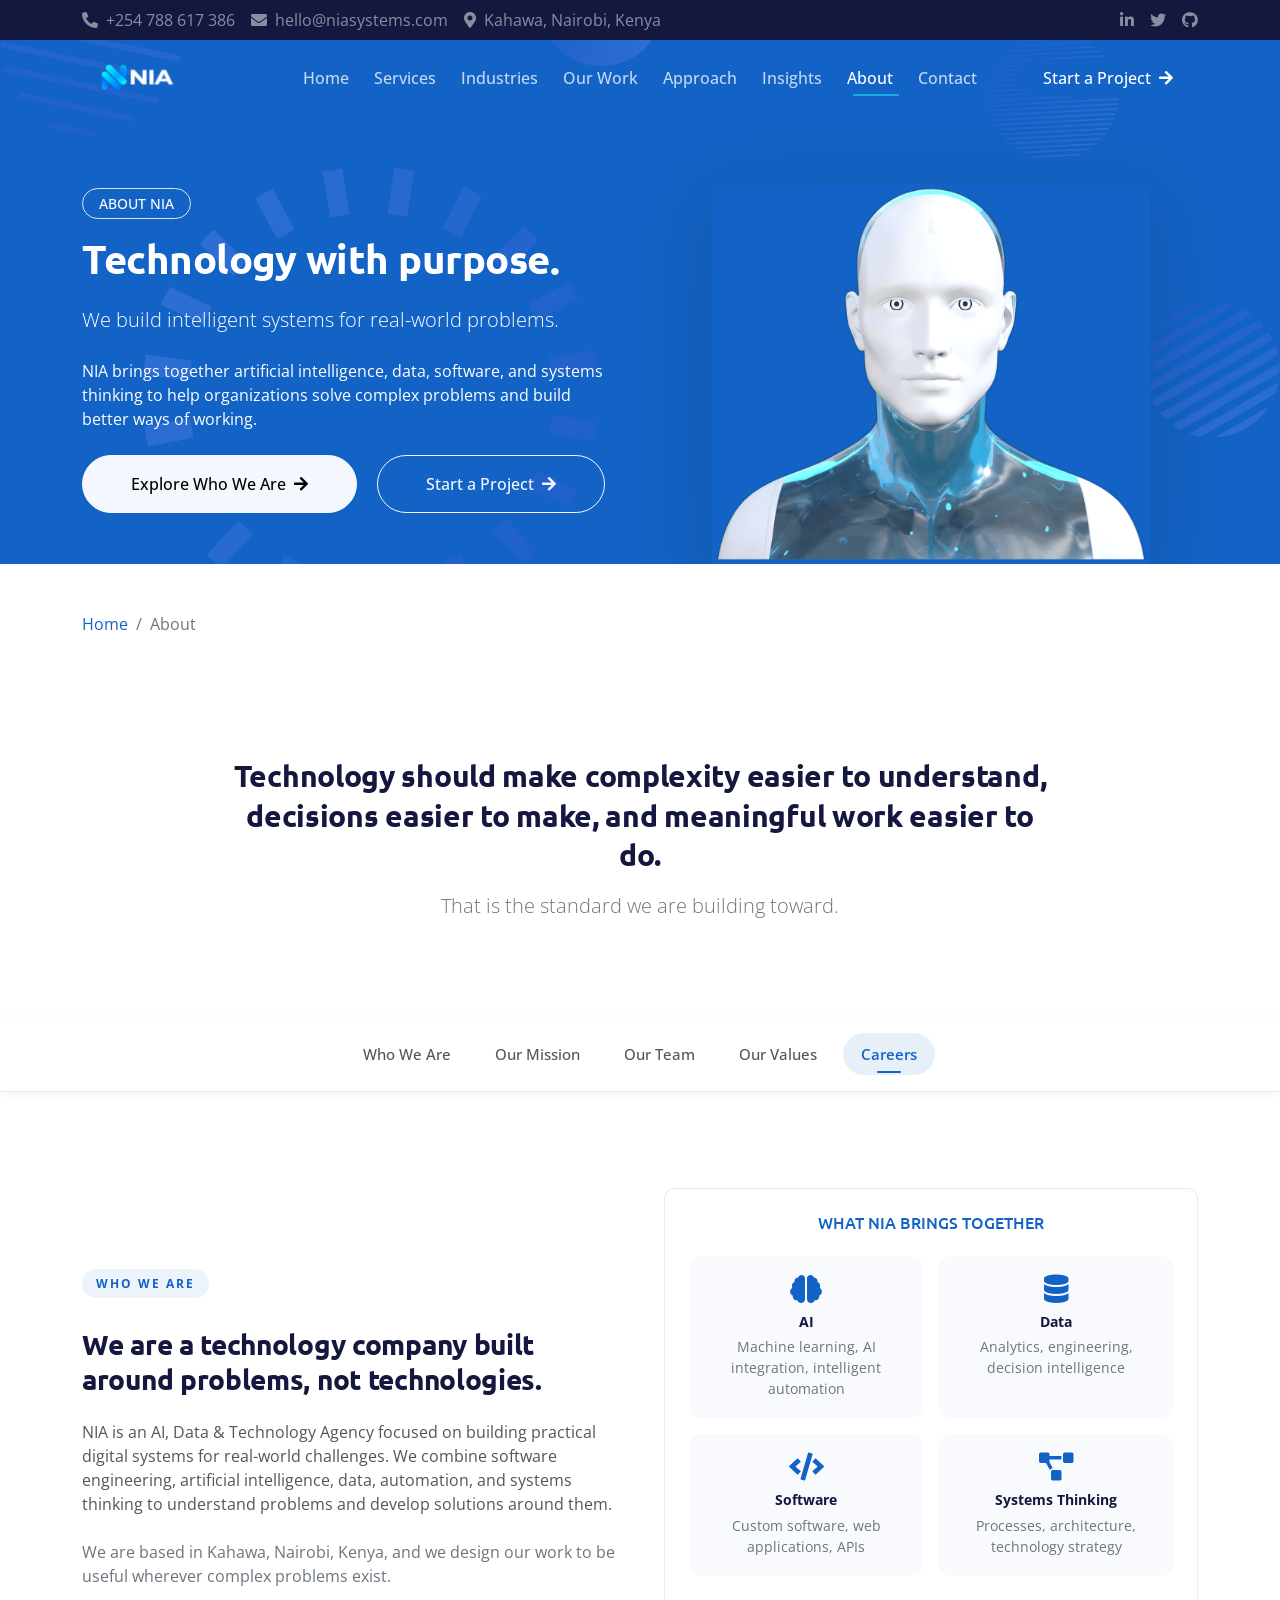
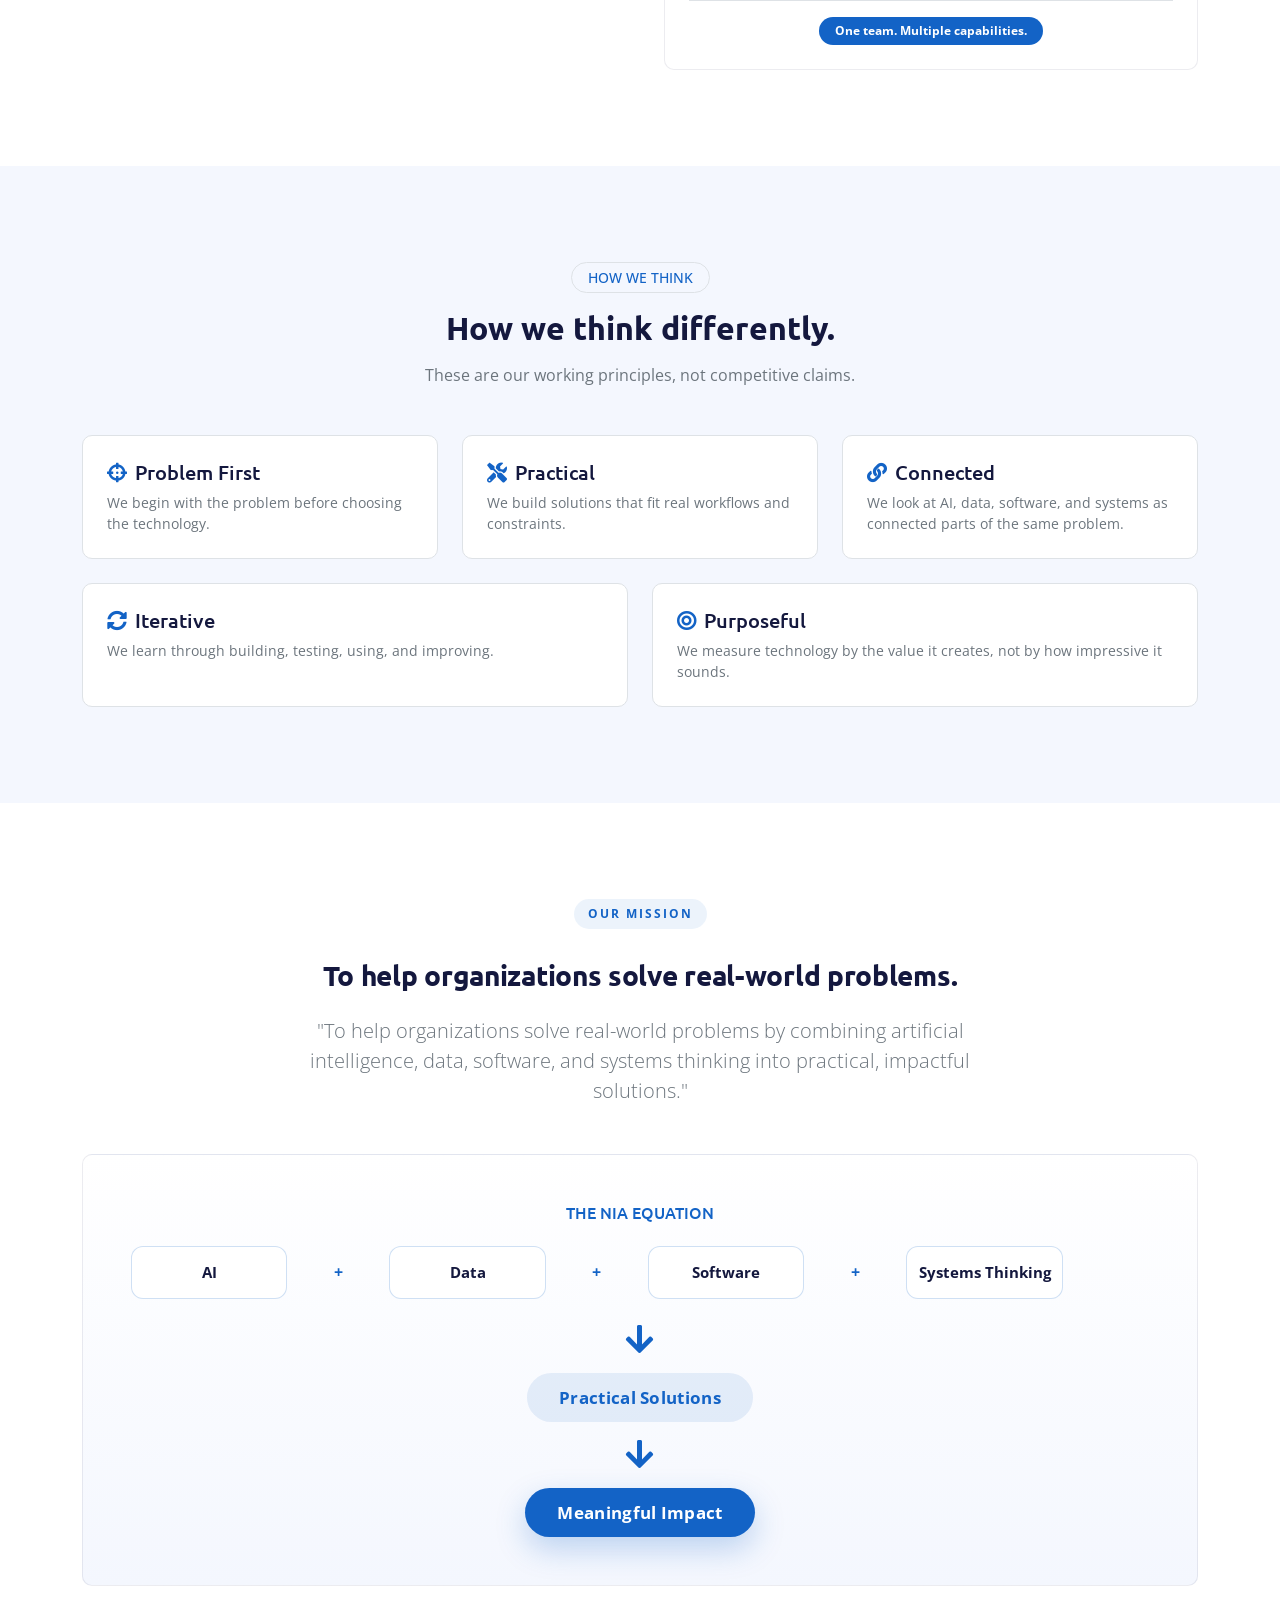
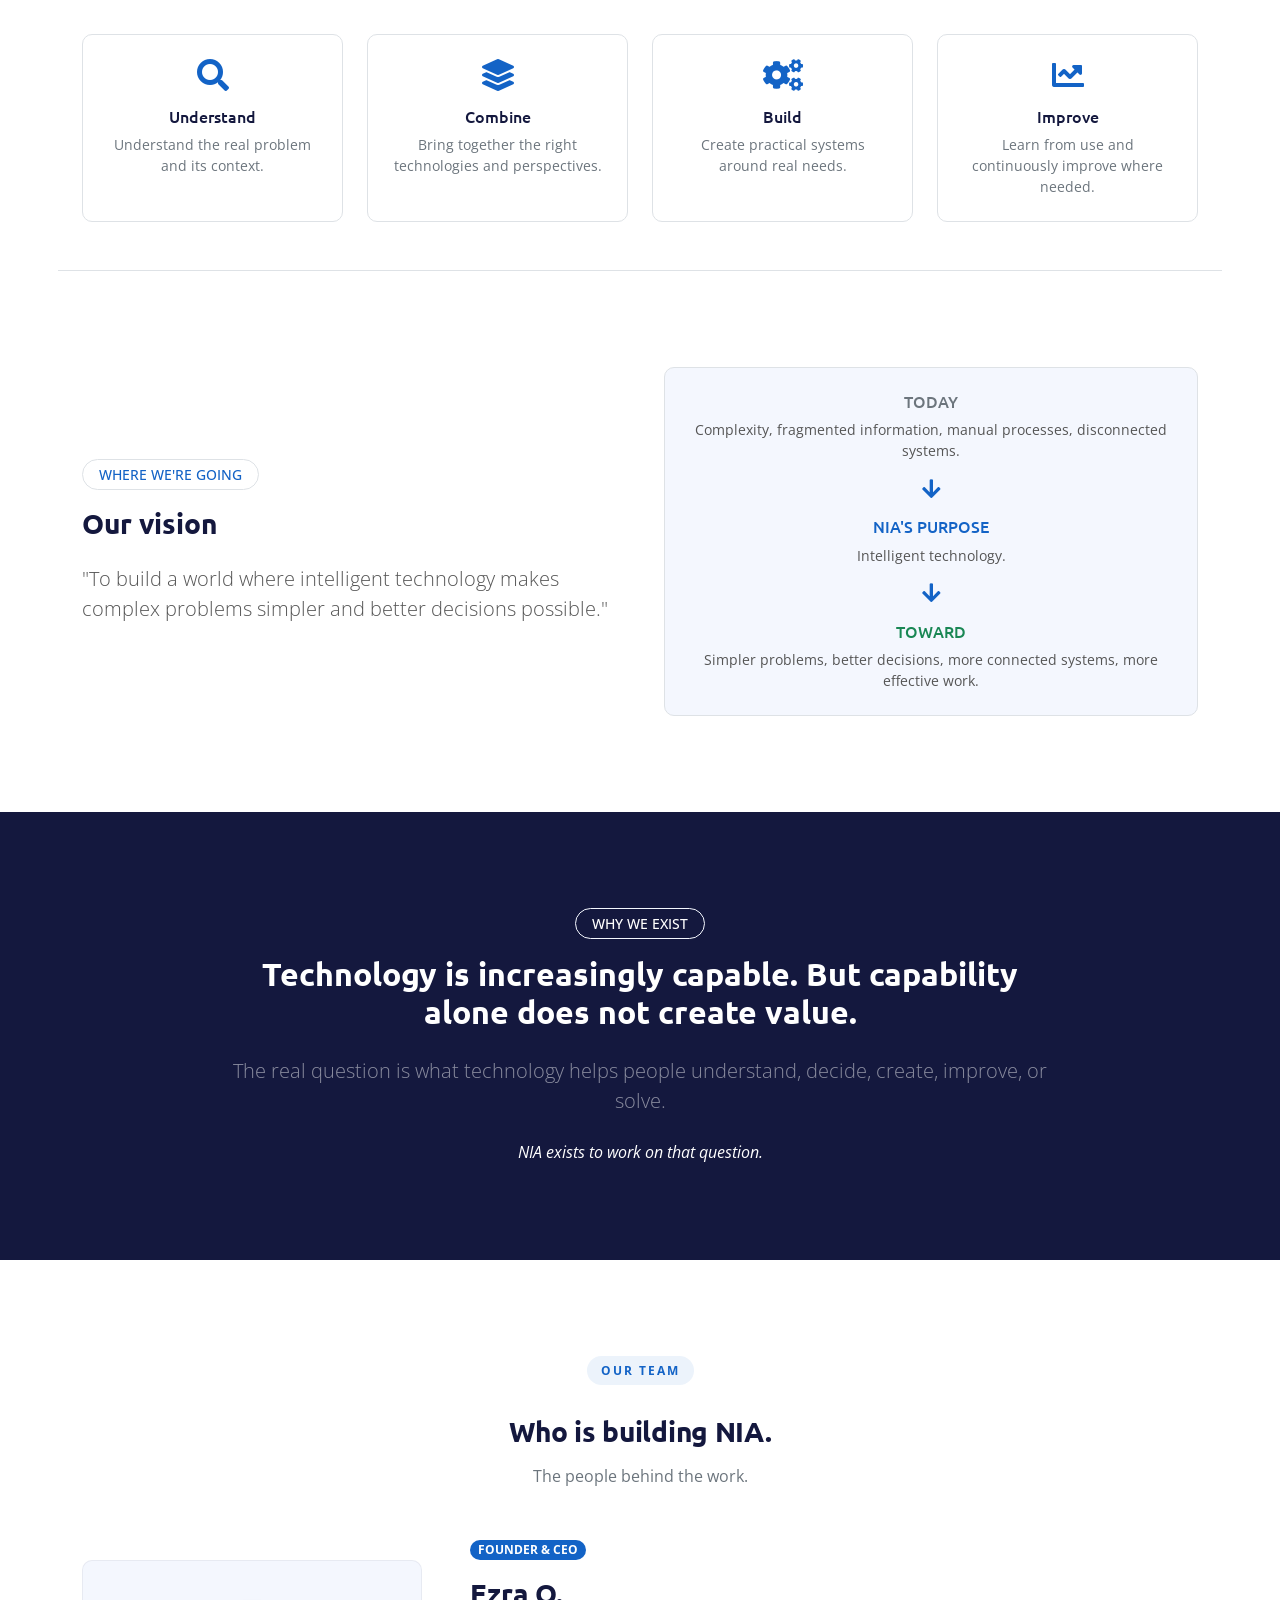
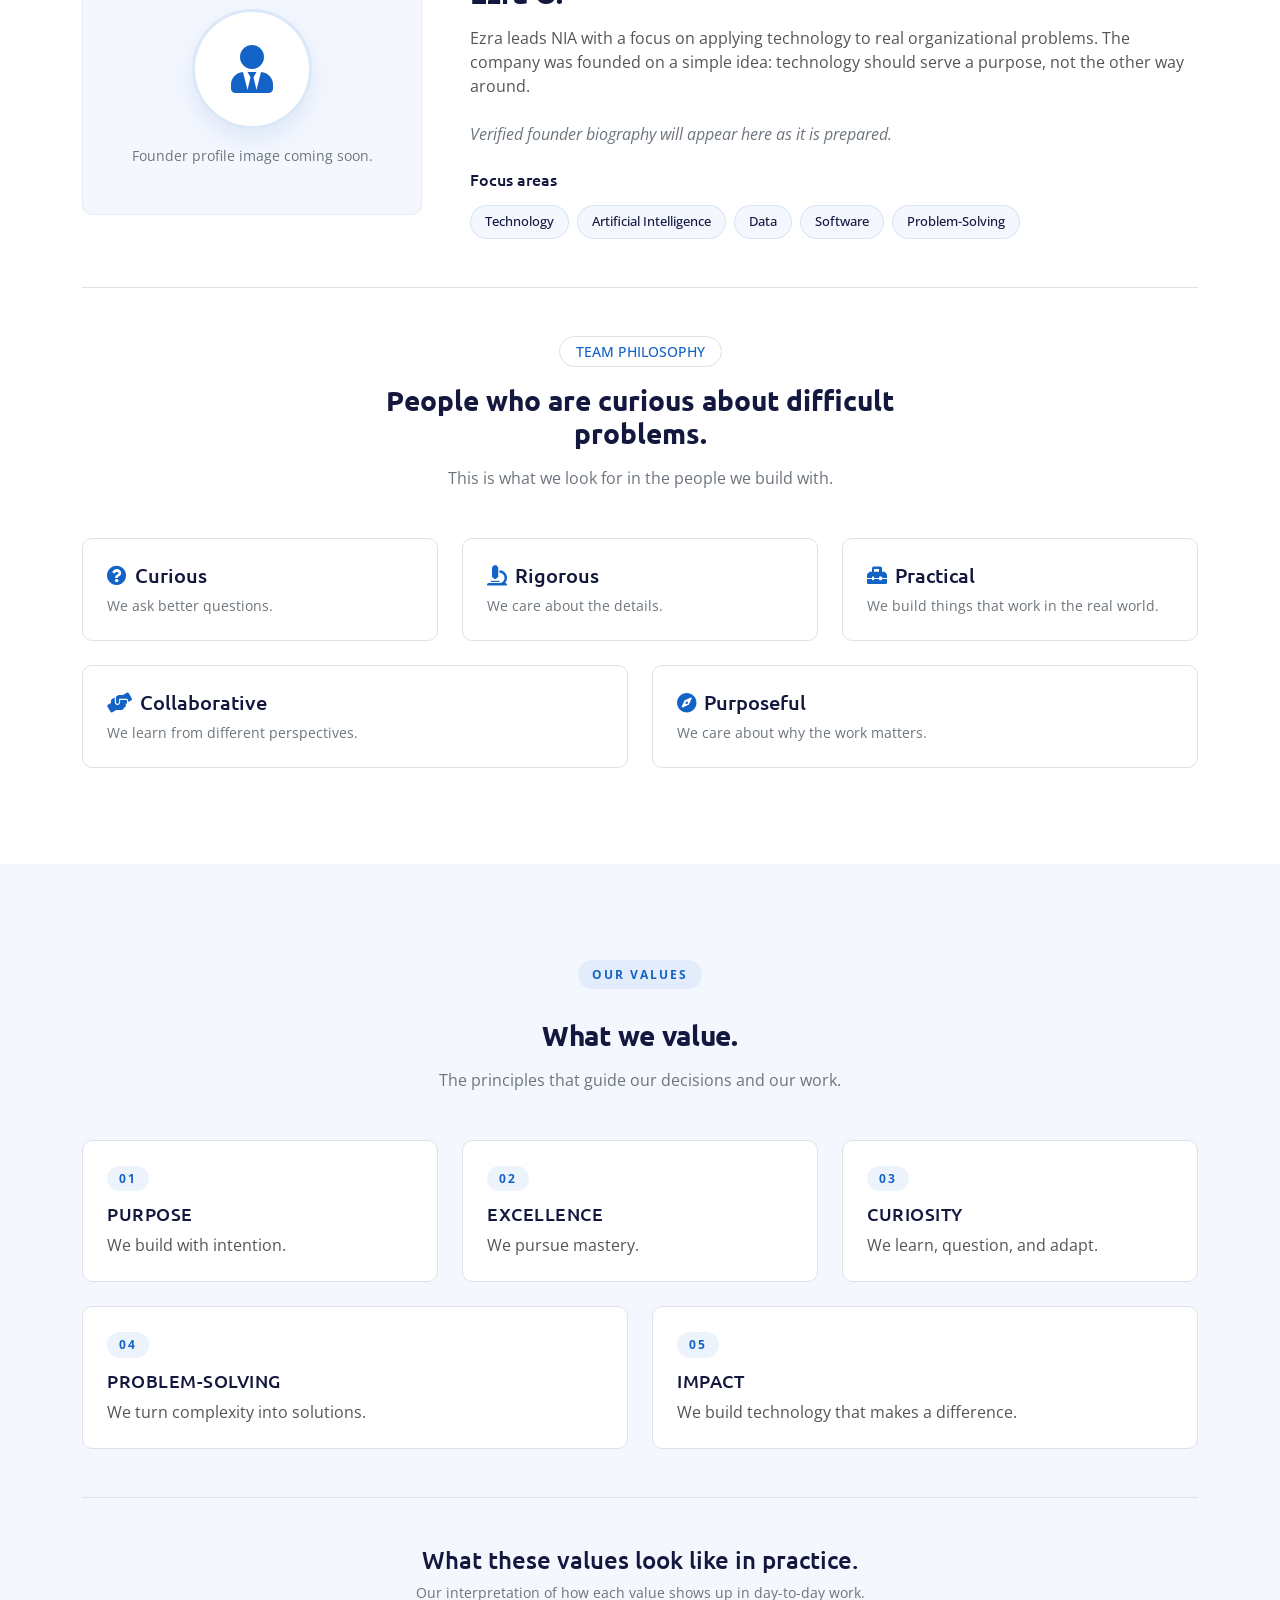
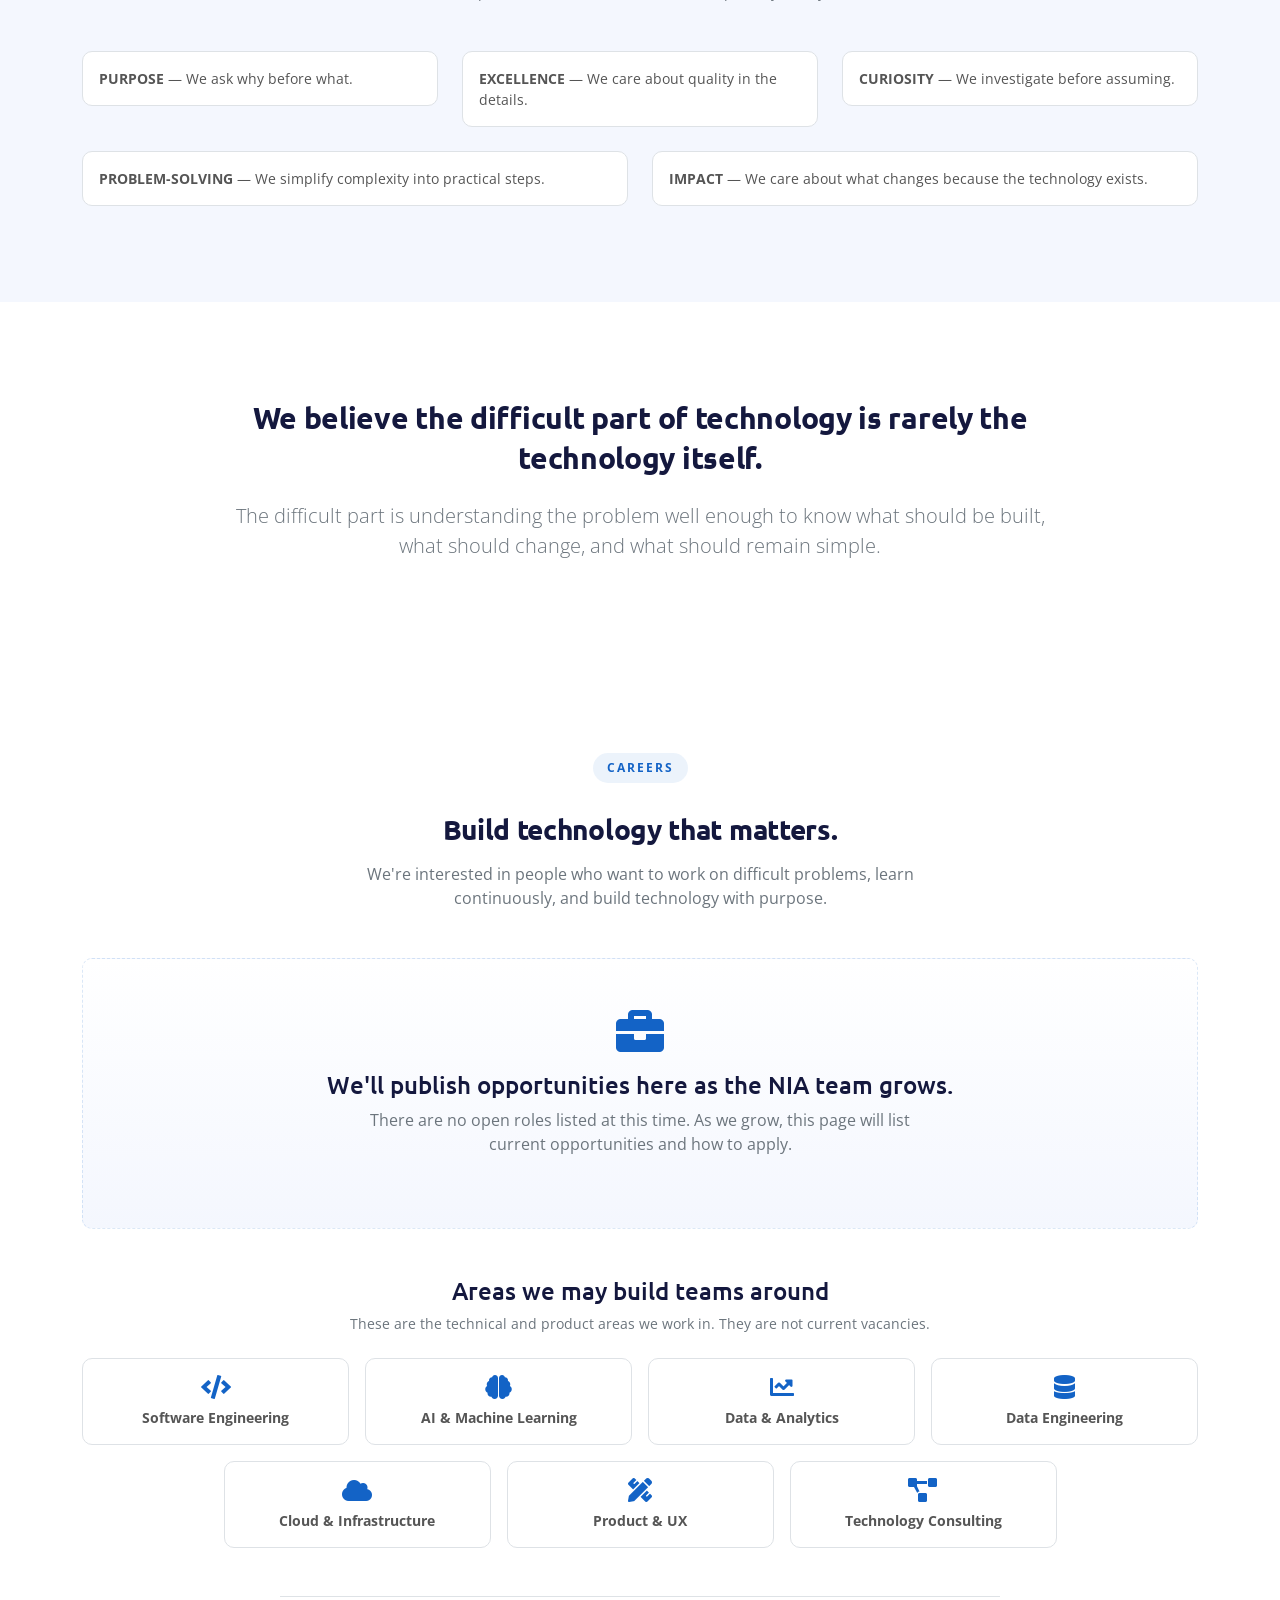
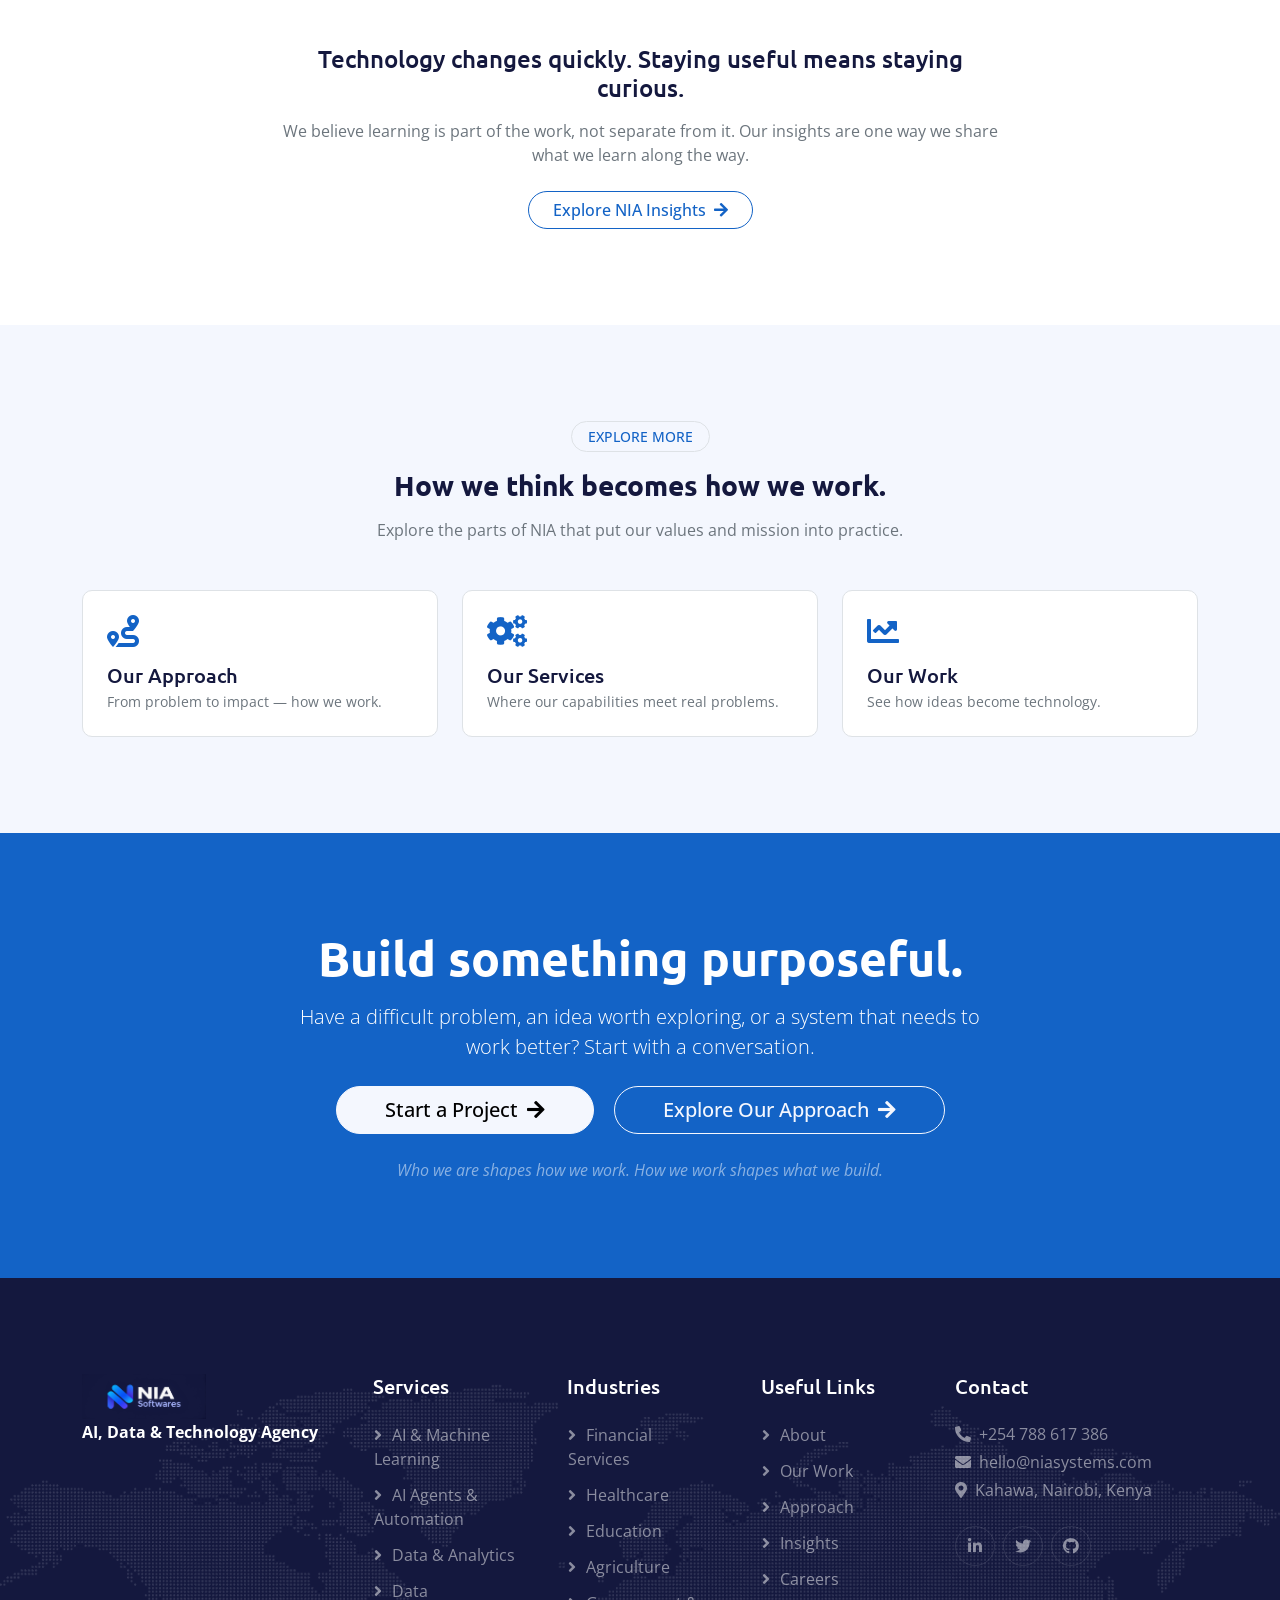
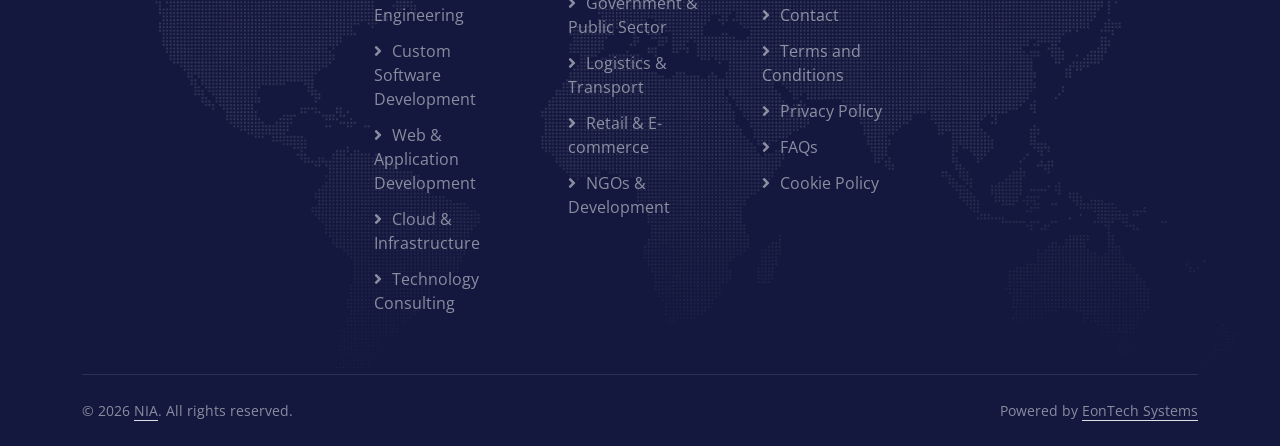
==== commit f3d6dc9a: "Refactor branding from "NIA Softwares" to "NIA" across multiple HTML files, updating titles, meta de" ====
--- a/nia-about.html
+++ b/nia-about.html
@@ -2,10 +2,10 @@
 <html lang="en">
   <head>
     <meta charset="utf-8" />
-    <title>About NIA Softwares | AI, Data &amp; Technology Agency</title>
+    <title>About NIA | AI, Data &amp; Technology Agency</title>
     <meta
       name="description"
-      content="Learn about NIA Softwares, our mission, values, team, and approach to building practical AI, data, software, automation, and technology solutions."
+      content="Learn about NIA, our mission, values, team, and approach to building practical AI, data, software, automation, and technology solutions."
     />
     <meta
       name="keywords"
@@ -18,7 +18,7 @@
     <!-- Open Graph -->
     <meta
       property="og:title"
-      content="About NIA Softwares | AI, Data & Technology Agency"
+      content="About NIA | AI, Data & Technology Agency"
     />
     <meta
       property="og:description"
@@ -33,7 +33,7 @@
 
     <!-- Twitter -->
     <meta name="twitter:card" content="summary_large_image" />
-    <meta name="twitter:title" content="About NIA Softwares" />
+    <meta name="twitter:title" content="About NIA" />
     <meta
       name="twitter:description"
       content="We build intelligent systems for real-world problems. Technology with purpose."
@@ -78,12 +78,12 @@
       {
         "@context": "https://schema.org",
         "@type": "Organization",
-        "name": "NIA Softwares",
+        "name": "NIA",
         "description": "AI, Data & Technology Agency",
         "url": "https://niasoftwares.com/",
         "logo": "https://niasoftwares.com/img/nia-logo.png",
         "telephone": "+254788617386",
-        "email": "info@niasoftwares.com",
+        "email": "hello@niasystems.com",
         "address": {
           "@type": "PostalAddress",
           "addressLocality": "Kahawa, Nairobi",
@@ -806,8 +806,8 @@
             <a class="text-white-50 me-3" href="tel:+254788617386"
               ><i class="fa fa-phone-alt me-2"></i>+254 788 617 386</a
             >
-            <a class="text-white-50 me-3" href="mailto:info@niasoftwares.com"
-              ><i class="fa fa-envelope me-2"></i>info@niasoftwares.com</a
+            <a class="text-white-50 me-3" href="mailto:hello@niasystems.com"
+              ><i class="fa fa-envelope me-2"></i>hello@niasystems.com</a
             >
             <span class="text-white-50"
               ><i class="fa fa-map-marker-alt me-2"></i>Kahawa, Nairobi,
@@ -833,11 +833,7 @@
       <div class="container">
         <nav class="navbar navbar-expand-lg navbar-dark p-0">
           <a href="index.html" class="navbar-brand">
-            <img
-              src="img/nia-logo.png"
-              alt="NIA Softwares"
-              style="height: 45px"
-            />
+            <img src="img/nia-logo.png" alt="NIA" style="height: 45px" />
           </a>
           <button
             type="button"
@@ -1256,7 +1252,7 @@
               <div
                 class="btn btn-sm border rounded-pill text-white px-3 mb-3 animated slideInRight"
               >
-                ABOUT NIA SOFTWARES
+                ABOUT NIA
               </div>
               <h1 class="display-4 text-white mb-4 animated slideInRight">
                 Technology with purpose.
@@ -1265,9 +1261,9 @@
                 We build intelligent systems for real-world problems.
               </p>
               <p class="text-white mb-4 animated slideInRight">
-                NIA Softwares brings together artificial intelligence, data,
-                software, and systems thinking to help organizations solve
-                complex problems and build better ways of working.
+                NIA brings together artificial intelligence, data, software, and
+                systems thinking to help organizations solve complex problems
+                and build better ways of working.
               </p>
               <a
                 href="#who-we-are"
@@ -1411,11 +1407,11 @@
                 technologies.
               </h2>
               <p class="mb-4">
-                NIA Softwares is an AI, Data &amp; Technology Agency focused on
-                building practical digital systems for real-world challenges. We
-                combine software engineering, artificial intelligence, data,
-                automation, and systems thinking to understand problems and
-                develop solutions around them.
+                NIA is an AI, Data &amp; Technology Agency focused on building
+                practical digital systems for real-world challenges. We combine
+                software engineering, artificial intelligence, data, automation,
+                and systems thinking to understand problems and develop
+                solutions around them.
               </p>
               <p class="text-muted mb-0">
                 We are based in Kahawa, Nairobi, Kenya, and we design our work
@@ -1764,10 +1760,10 @@
               >
               <h3 class="mb-3">Ezra O.</h3>
               <p class="mb-4">
-                Ezra leads NIA Softwares with a focus on applying technology to
-                real organizational problems. The company was founded on a
-                simple idea: technology should serve a purpose, not the other
-                way around.
+                Ezra leads NIA with a focus on applying technology to real
+                organizational problems. The company was founded on a simple
+                idea: technology should serve a purpose, not the other way
+                around.
               </p>
               <p class="text-muted mb-4">
                 <em
@@ -2228,14 +2224,13 @@
             <a href="index.html" class="d-inline-block mb-3">
               <img
                 src="img/nia-footer-logo.png"
-                alt="NIA Softwares"
+                alt="NIA"
                 style="height: 45px"
               />
             </a>
-            <p class="mb-1 fw-bold text-white">
+            <p class="mb-1 fw-bold text-white" style="margin-top: -15px">
               AI, Data &amp; Technology Agency
             </p>
-            <p class="mb-0 fst-italic">"Technology with purpose."</p>
           </div>
           <div class="col-md-6 col-lg-2 wow fadeIn" data-wow-delay="0.3s">
             <h5 class="text-white mb-4">Services</h5>
@@ -2318,8 +2313,8 @@
             </p>
             <p class="mb-1">
               <i class="fa fa-envelope me-2"></i
-              ><a href="mailto:info@niasoftwares.com" class="text-white-50"
-                >info@niasoftwares.com</a
+              ><a href="mailto:hello@niasystems.com" class="text-white-50"
+                >hello@niasystems.com</a
               >
             </p>
             <p class="mb-3">
@@ -2344,9 +2339,8 @@
           <div class="row">
             <div class="col-md-6 text-center text-md-start mb-3 mb-md-0">
               &copy; <span id="currentYear"></span>
-              <a class="border-bottom text-white-50" href="index.html"
-                >NIA Softwares</a
-              >. All rights reserved.
+              <a class="border-bottom text-white-50" href="index.html">NIA</a>.
+              All rights reserved.
             </div>
             <div class="col-md-6 text-center text-md-end">
               <span class="text-white-50"
--- a/css/style.css
+++ b/css/style.css
@@ -703,7 +703,7 @@
 }
 
    /* ============================================================
-   NIA SOFTWARES — PRIVACY POLICY PAGE
+   NIA — PRIVACY POLICY PAGE
    Page-specific styles. Add at the end of style.css.
    ============================================================ */
 
@@ -786,7 +786,7 @@
         }
 
         body::before {
-          content: "NIA Softwares — Privacy Policy";
+          content: "NIA — Privacy Policy";
         }
       }
 
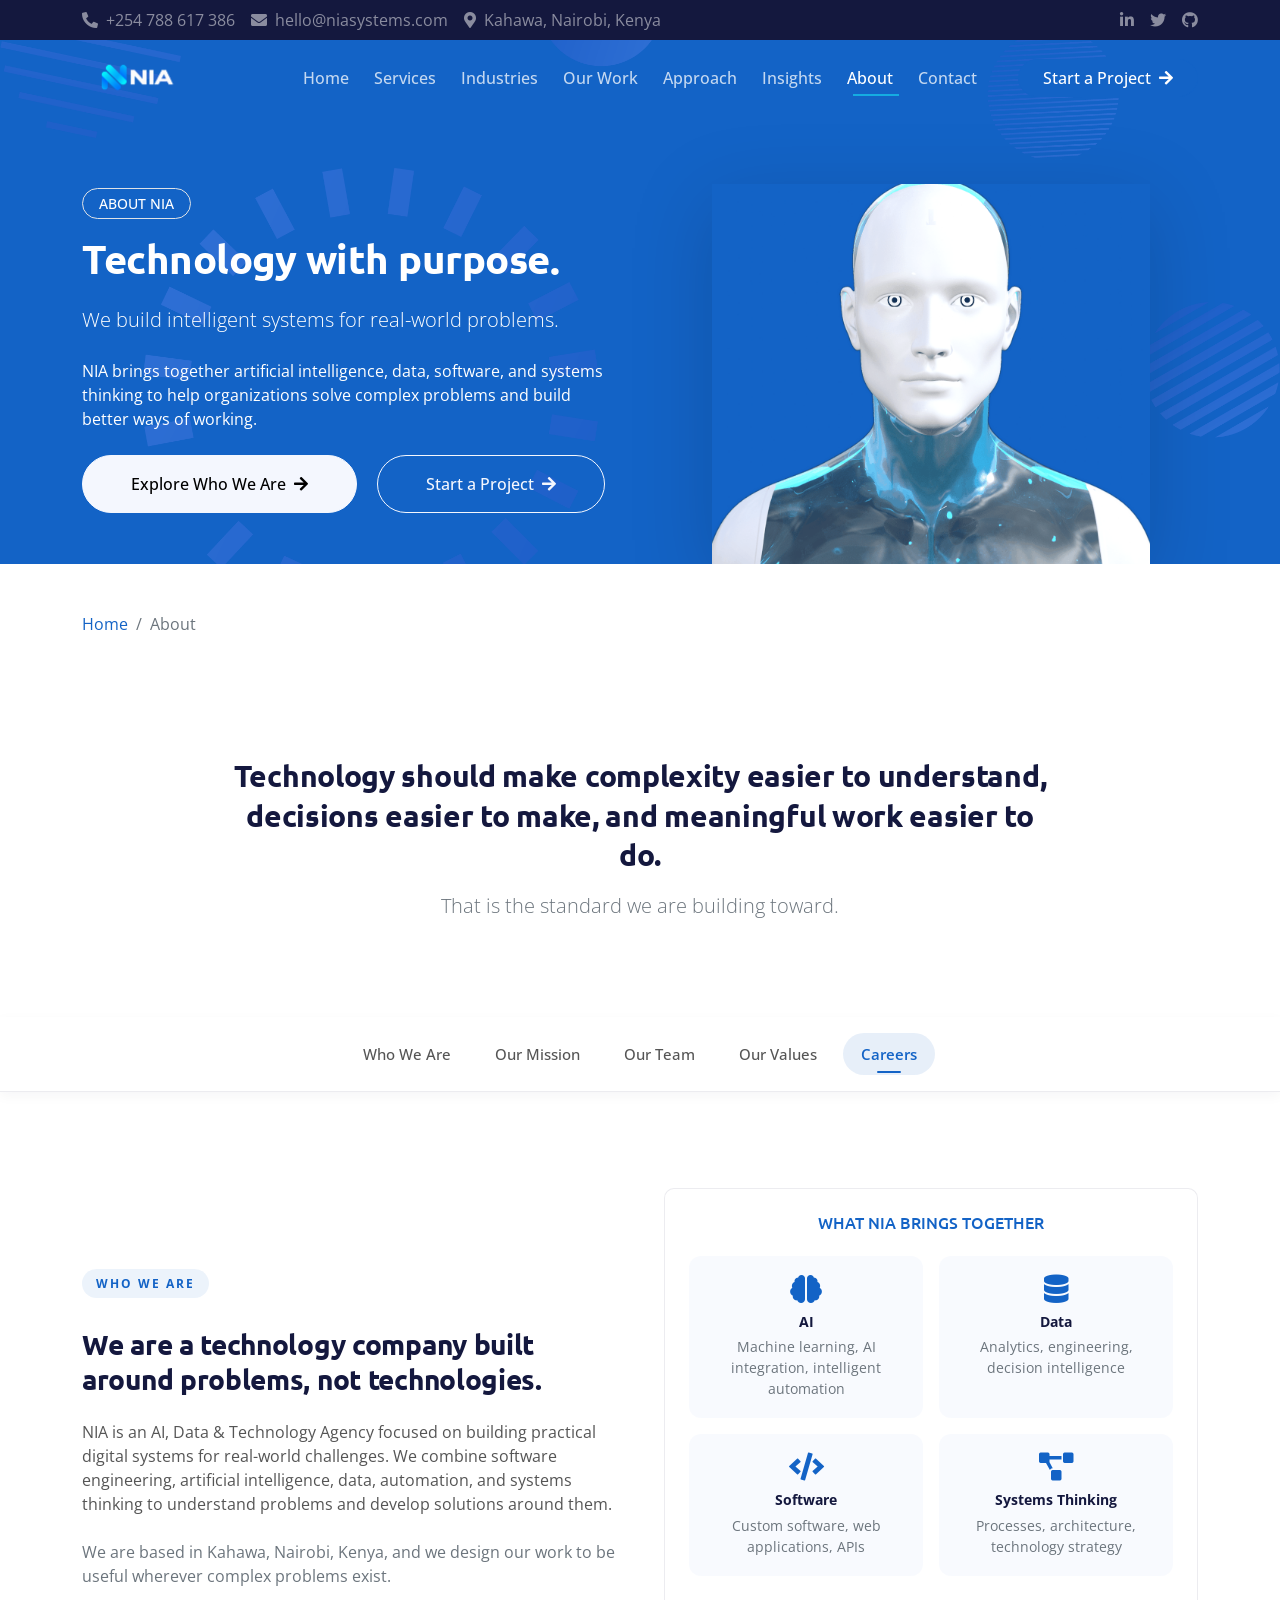
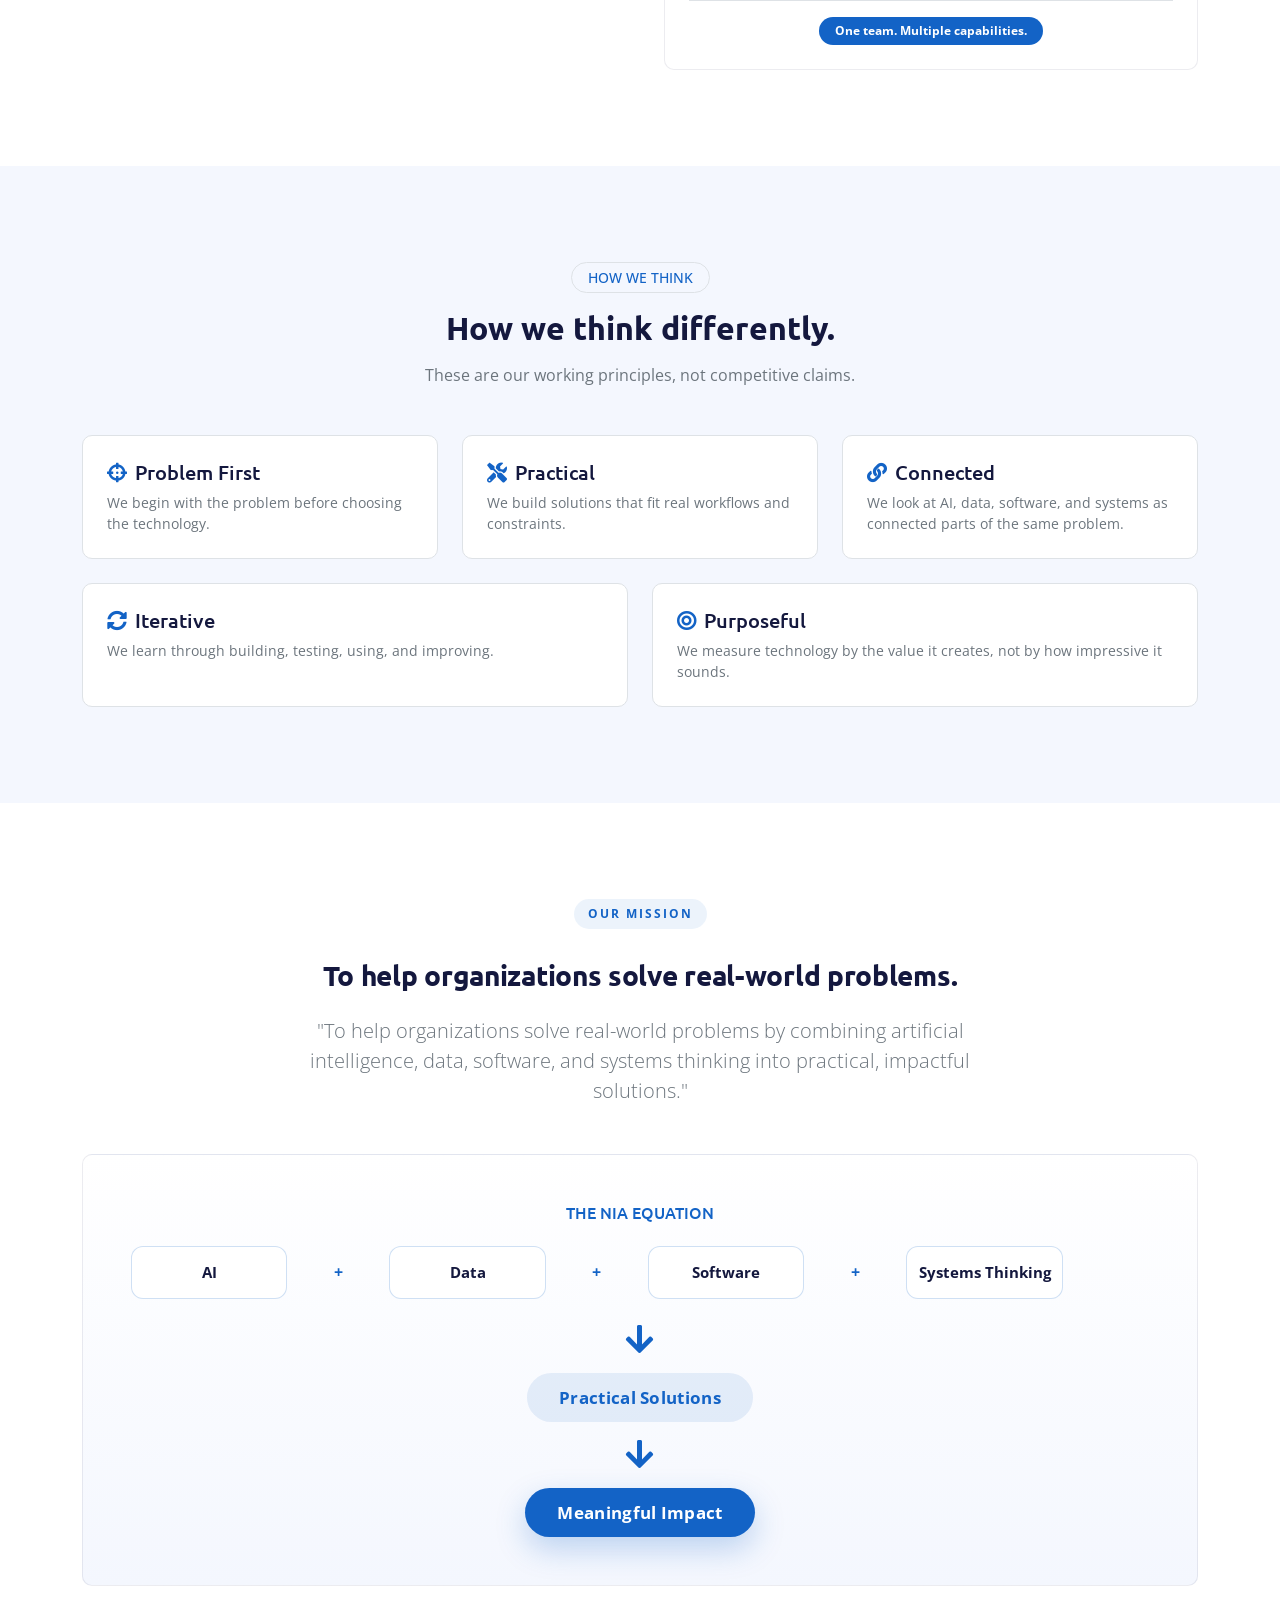
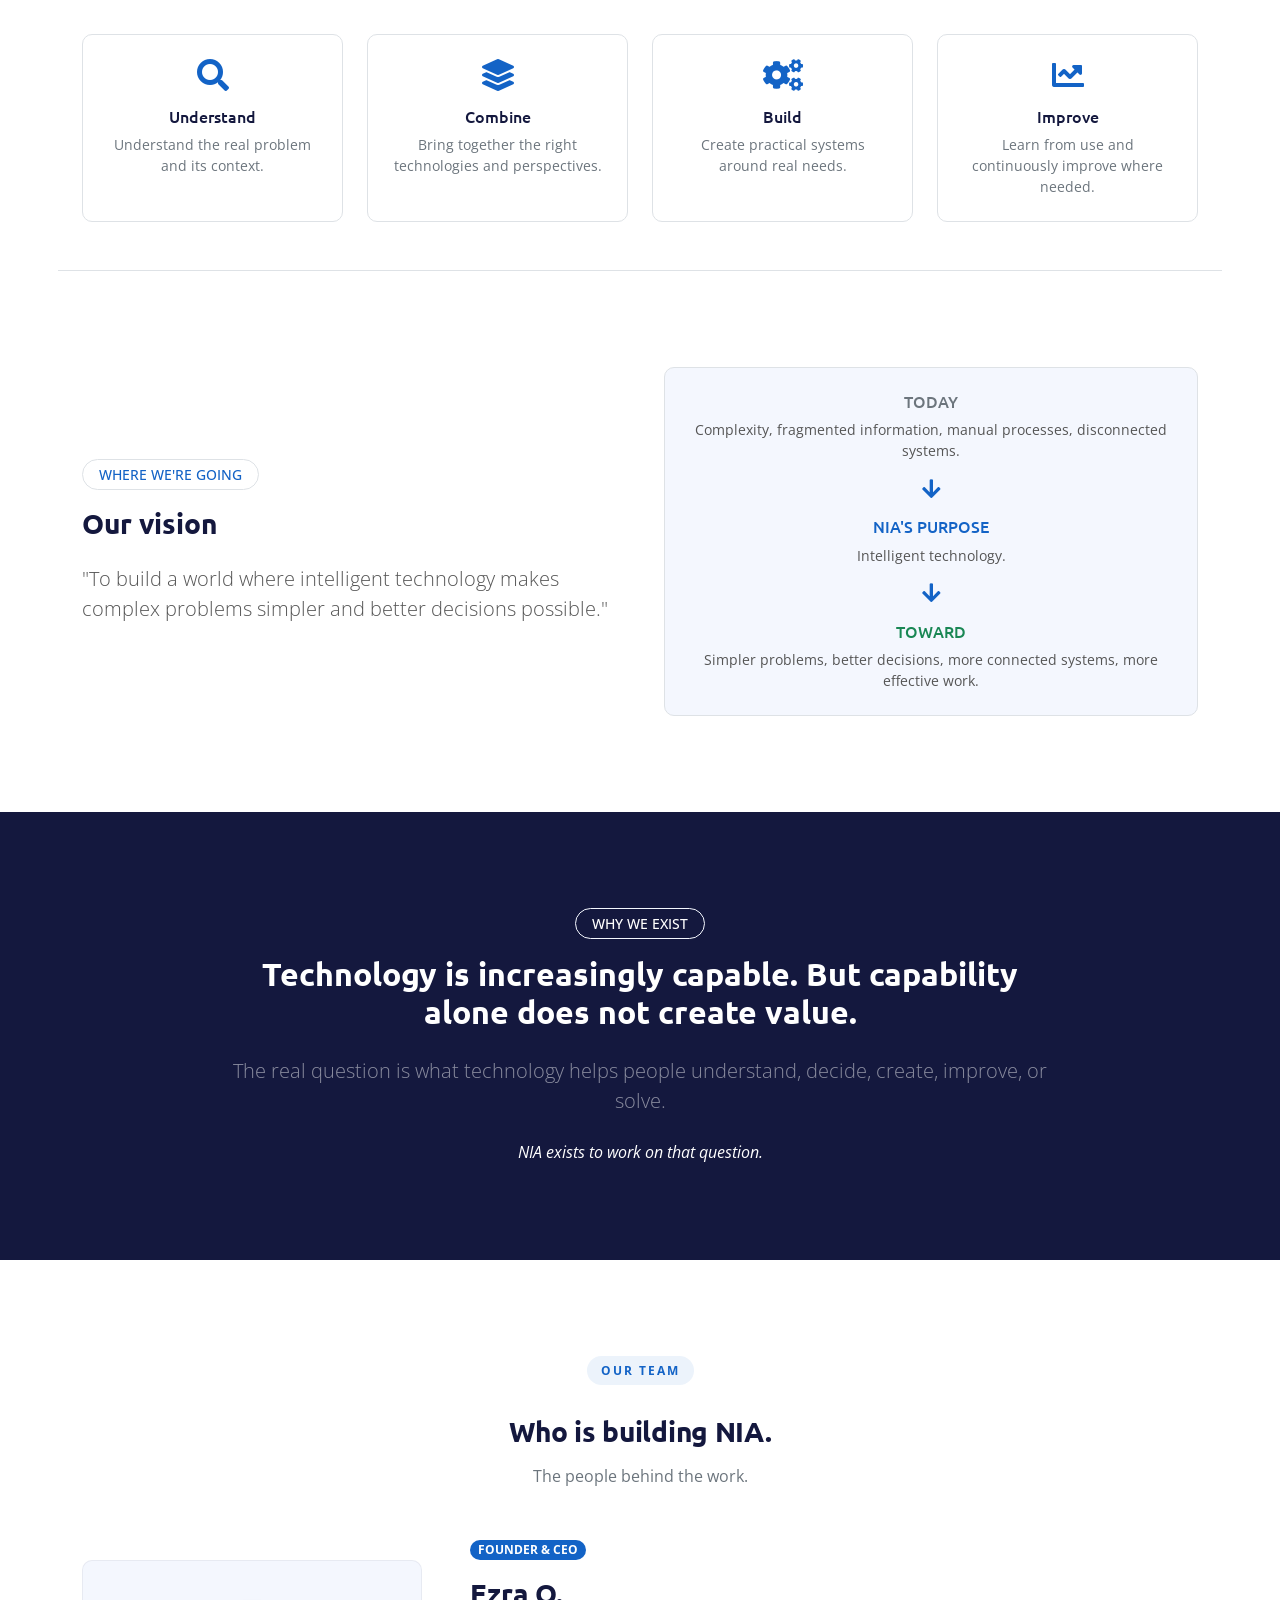
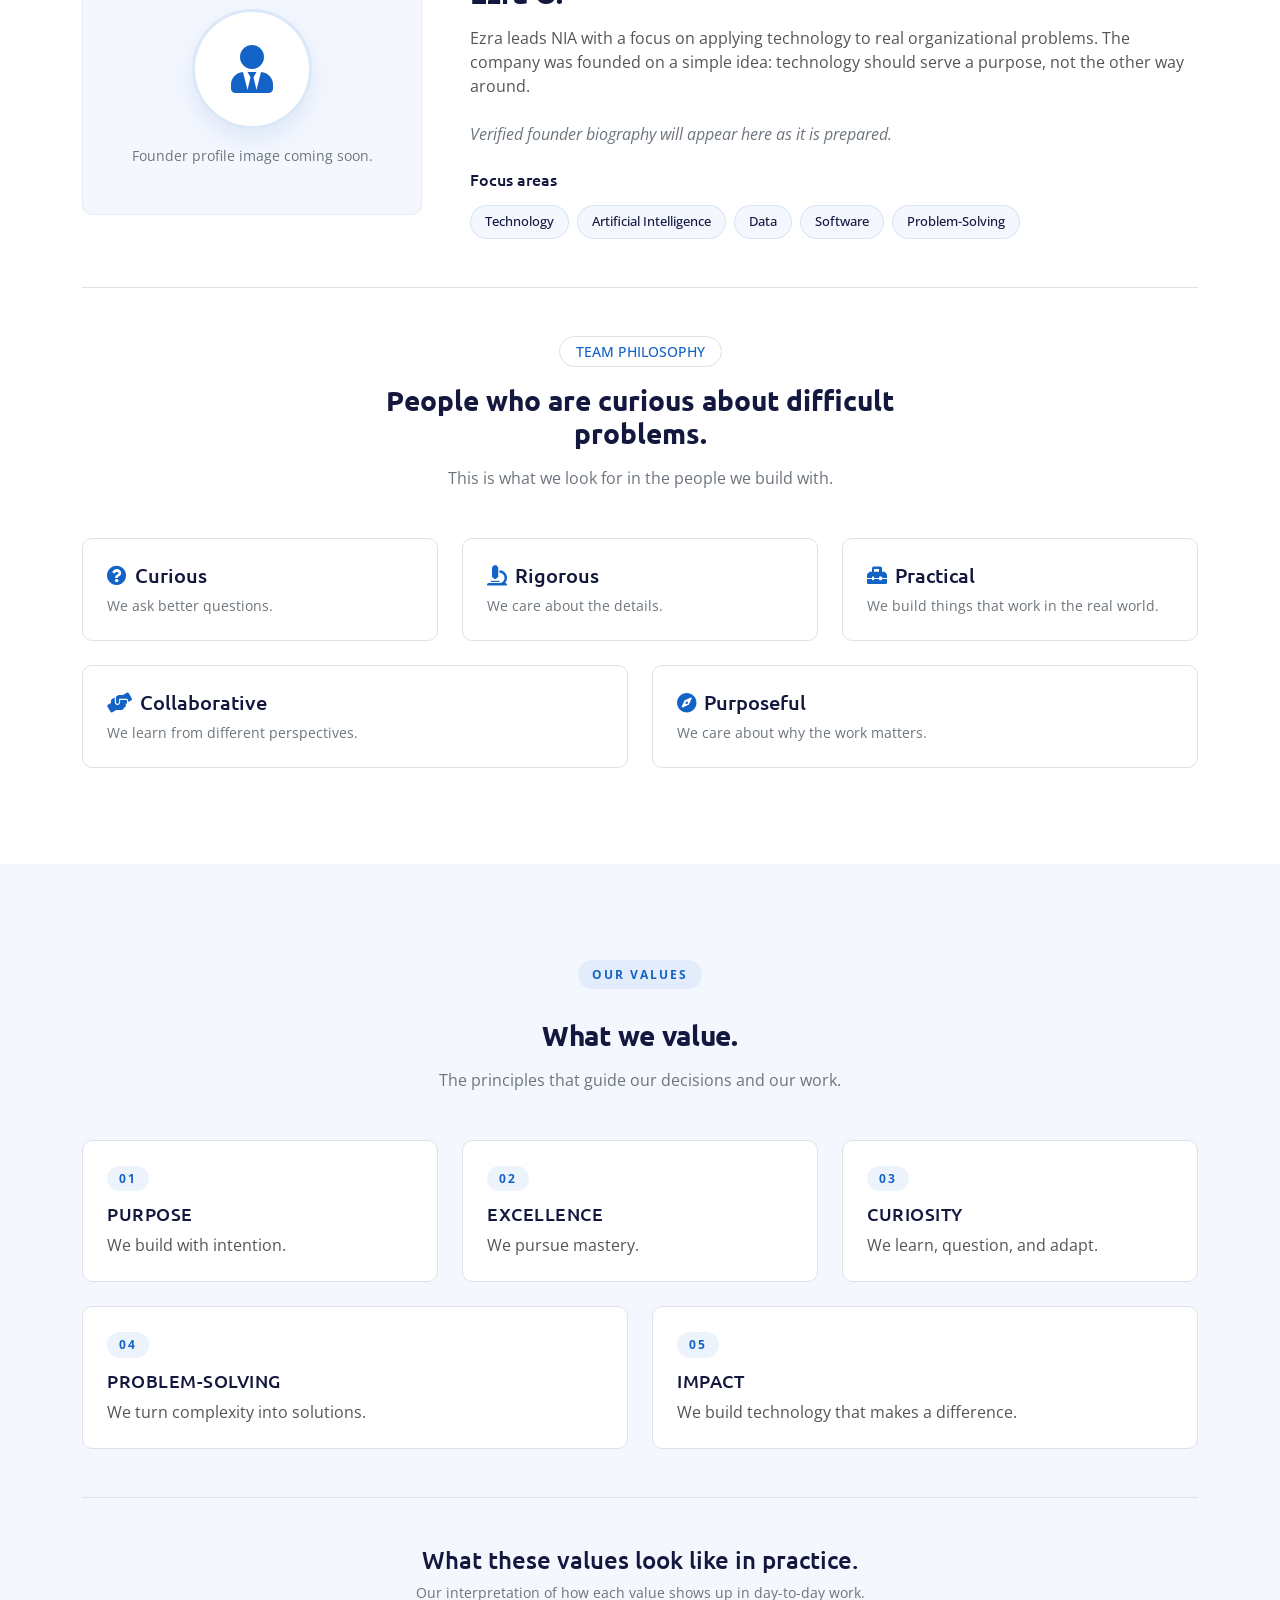
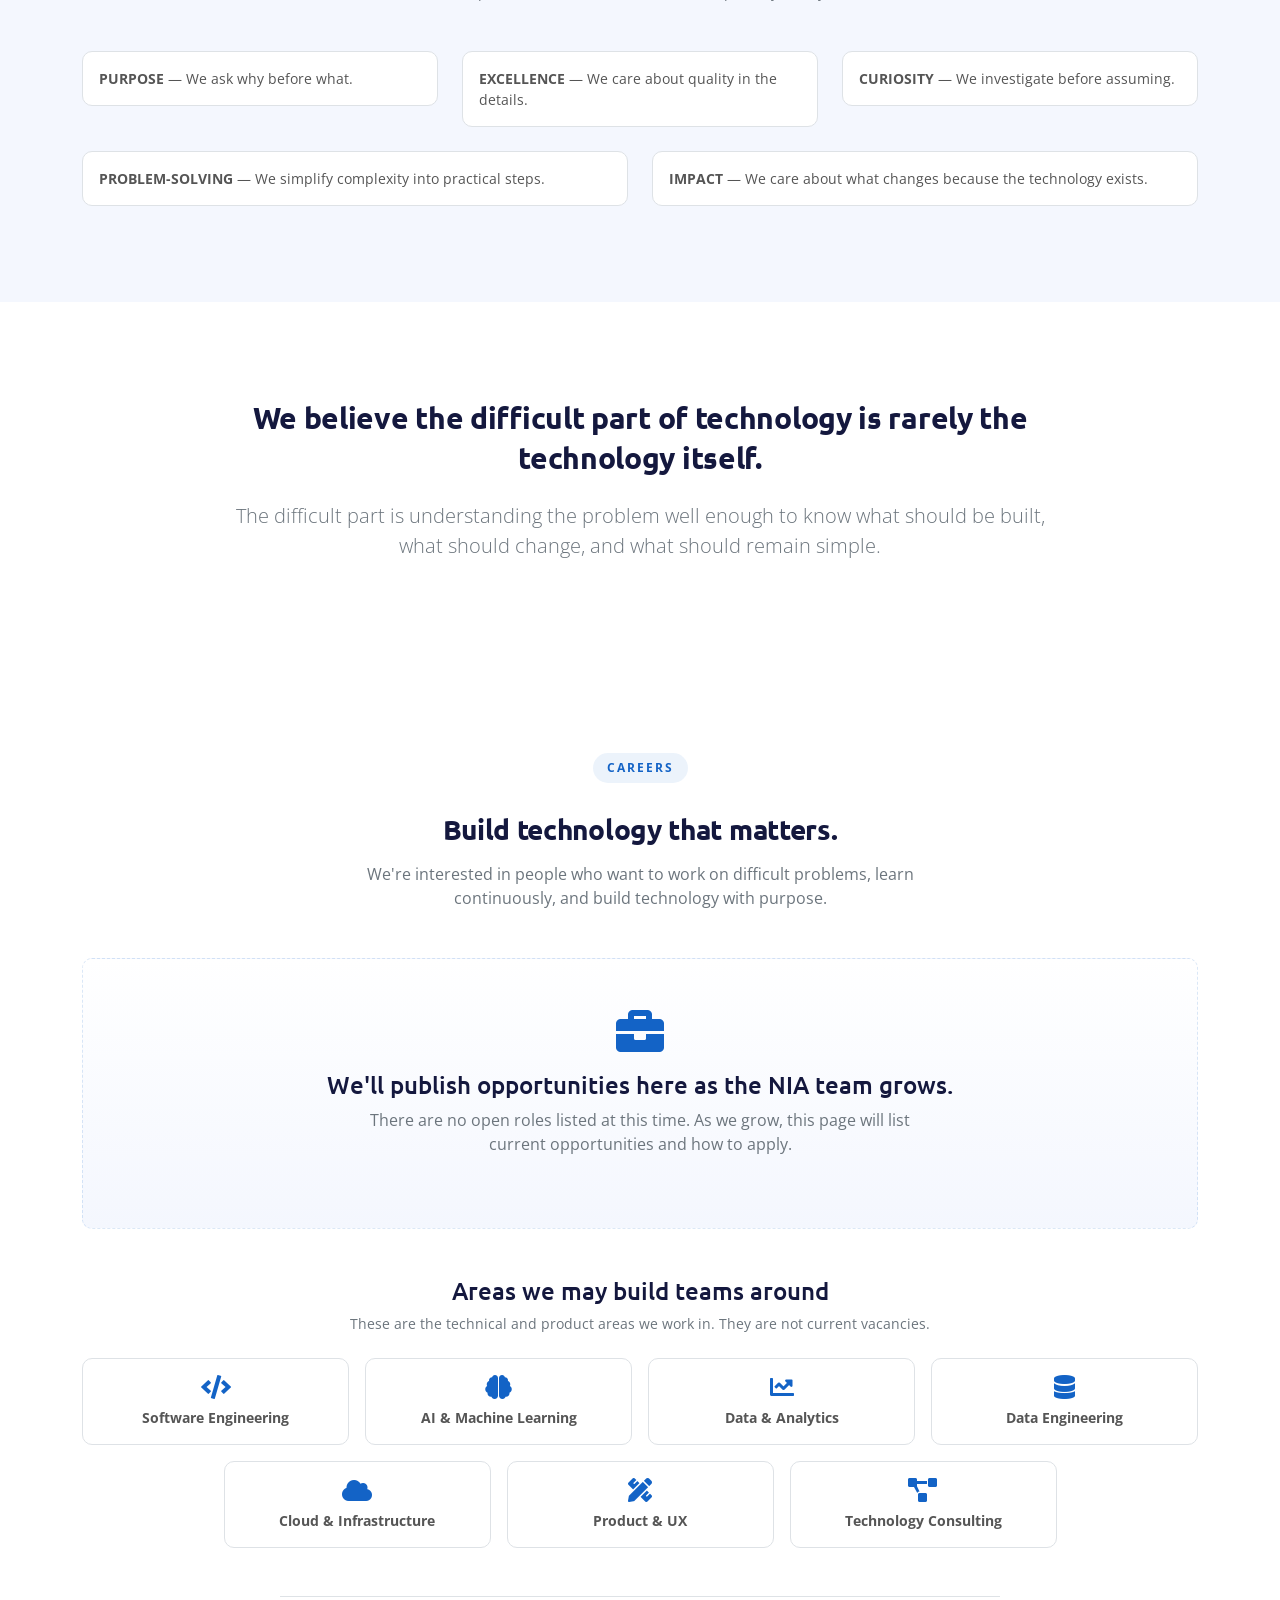
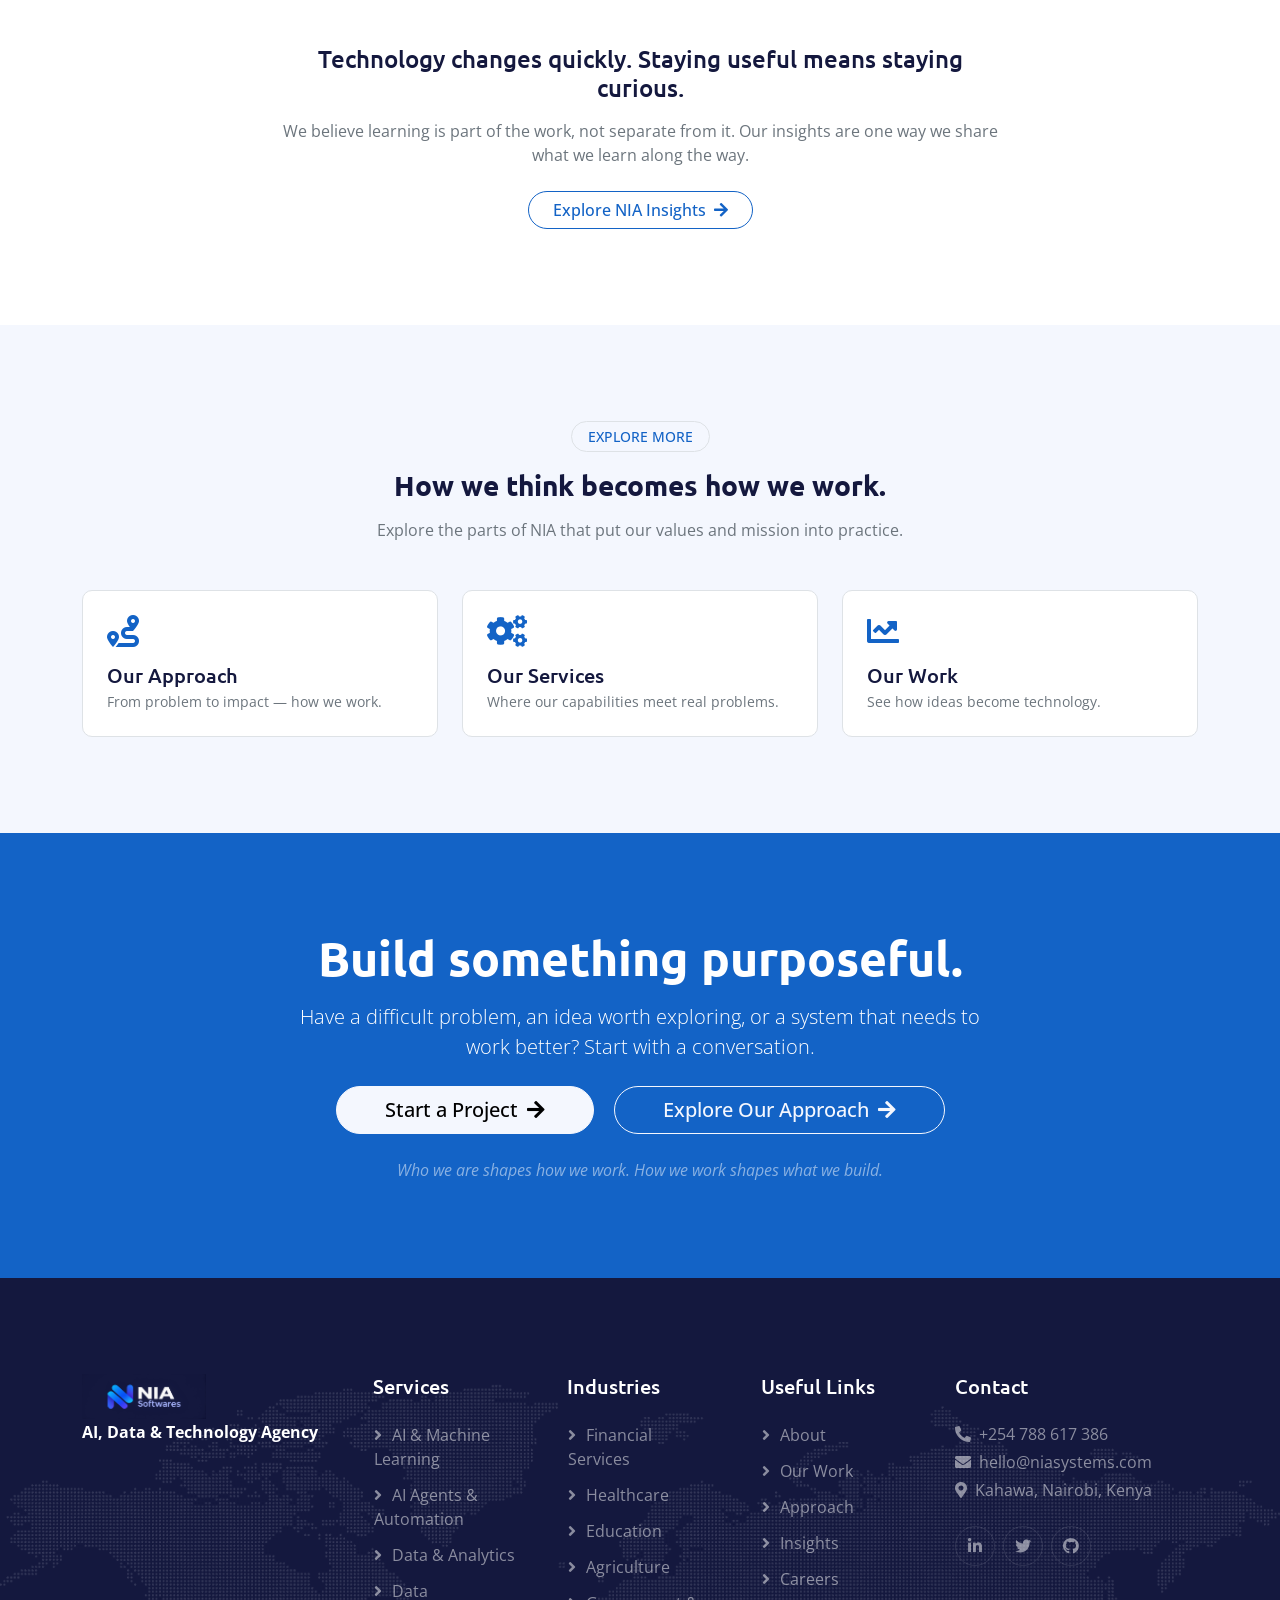
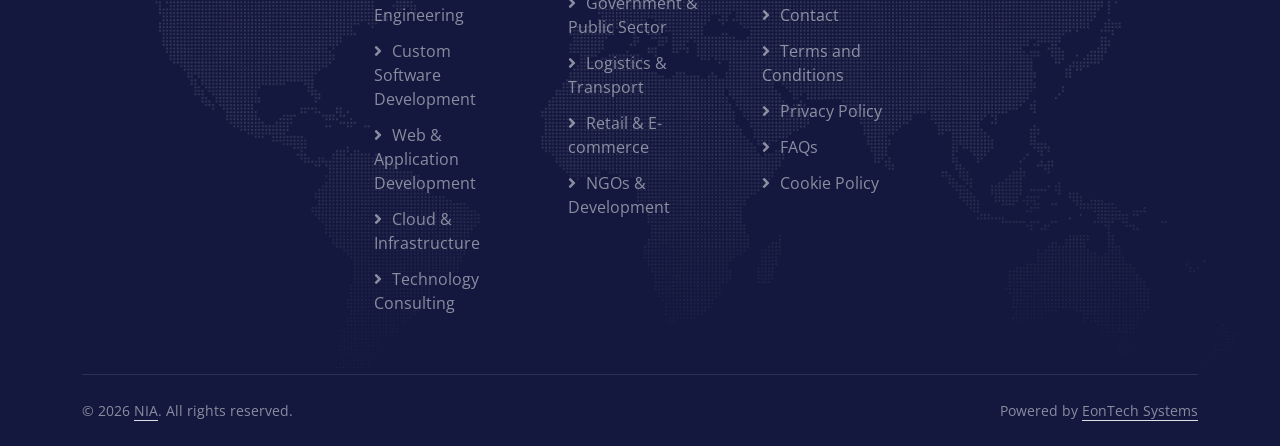
==== commit 1b236022: "Update "AI & Machine Learning" to "AI, Automation & ML" for consistency across multiple HTML files" ====
--- a/nia-about.html
+++ b/nia-about.html
@@ -859,7 +859,7 @@
                   <div class="row g-0">
                     <div class="col-lg-3 col-md-6">
                       <div class="mega-col">
-                        <h6 class="mega-heading">AI &amp; Machine Learning</h6>
+                        <h6 class="mega-heading">AI, Automation &amp; ML</h6>
                         <a href="nia-services.html#ai-ml" class="mega-link"
                           >AI &amp; Machine Learning</a
                         >
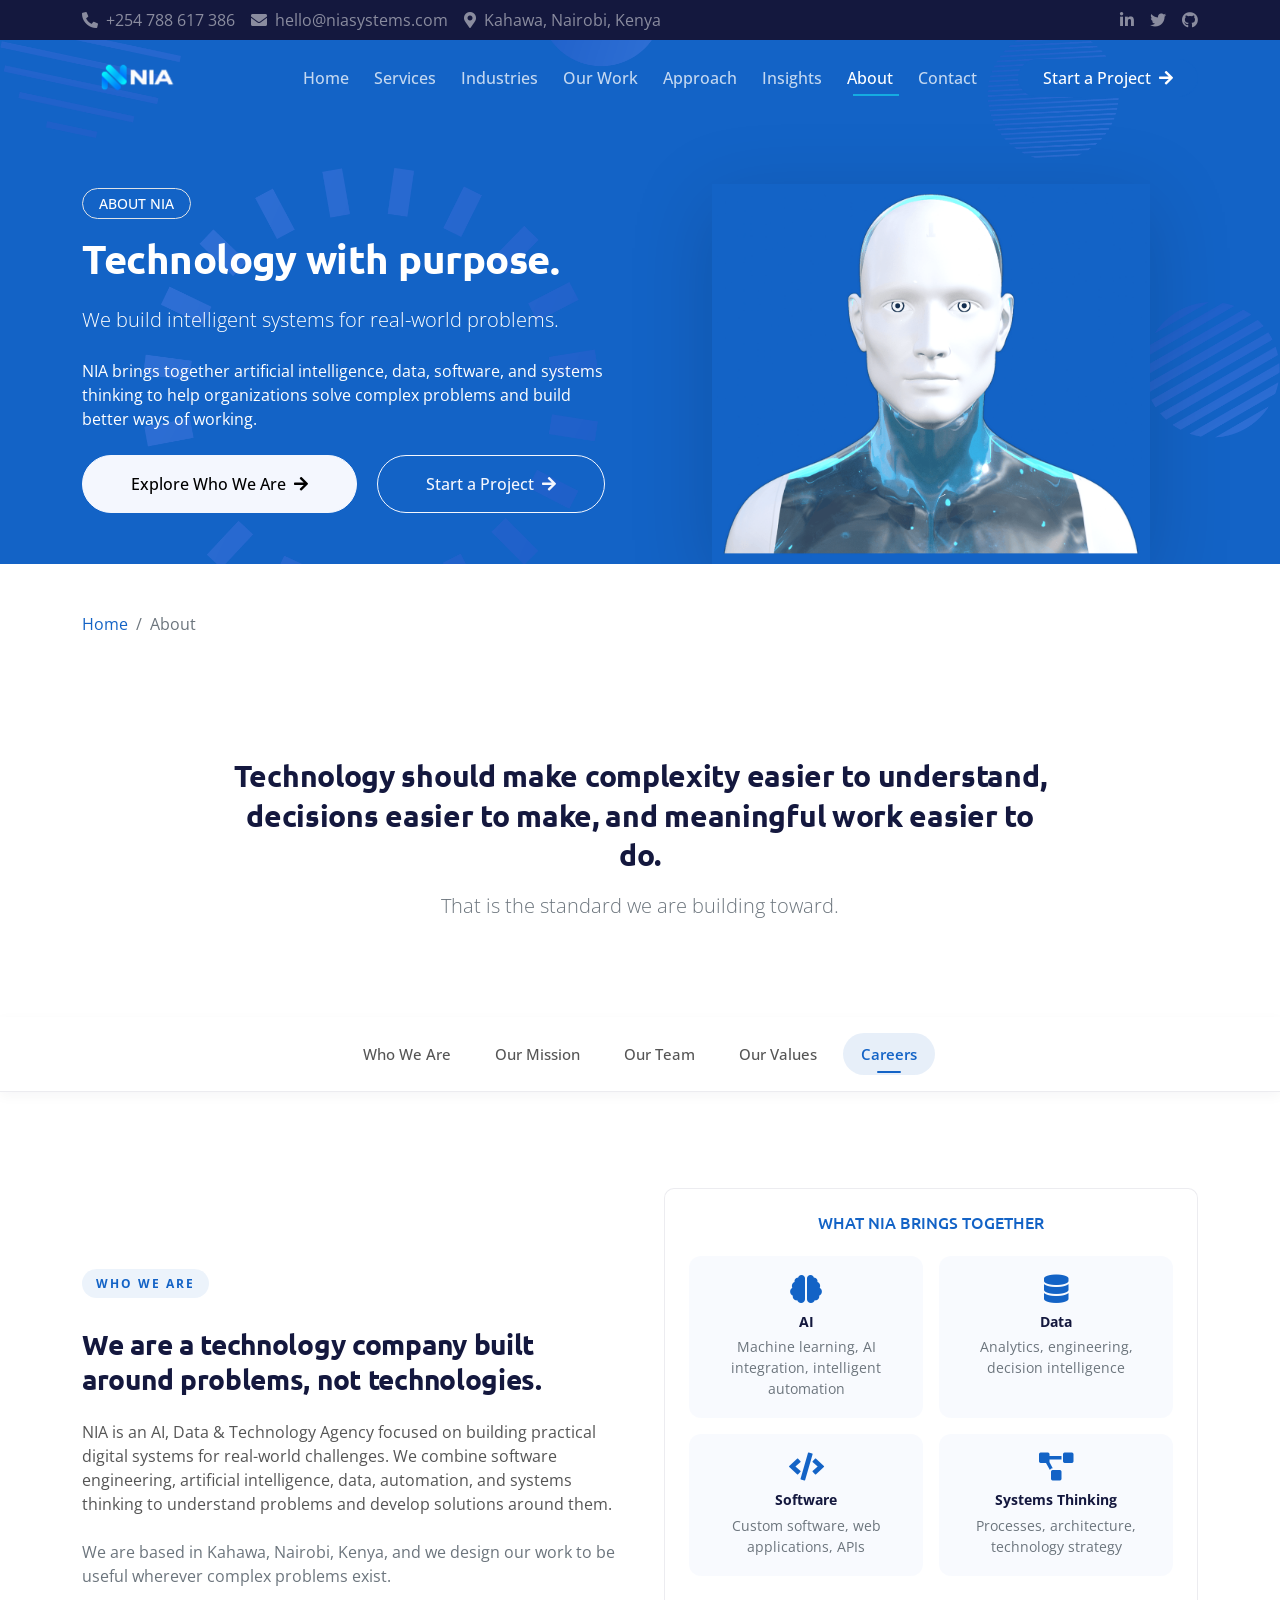
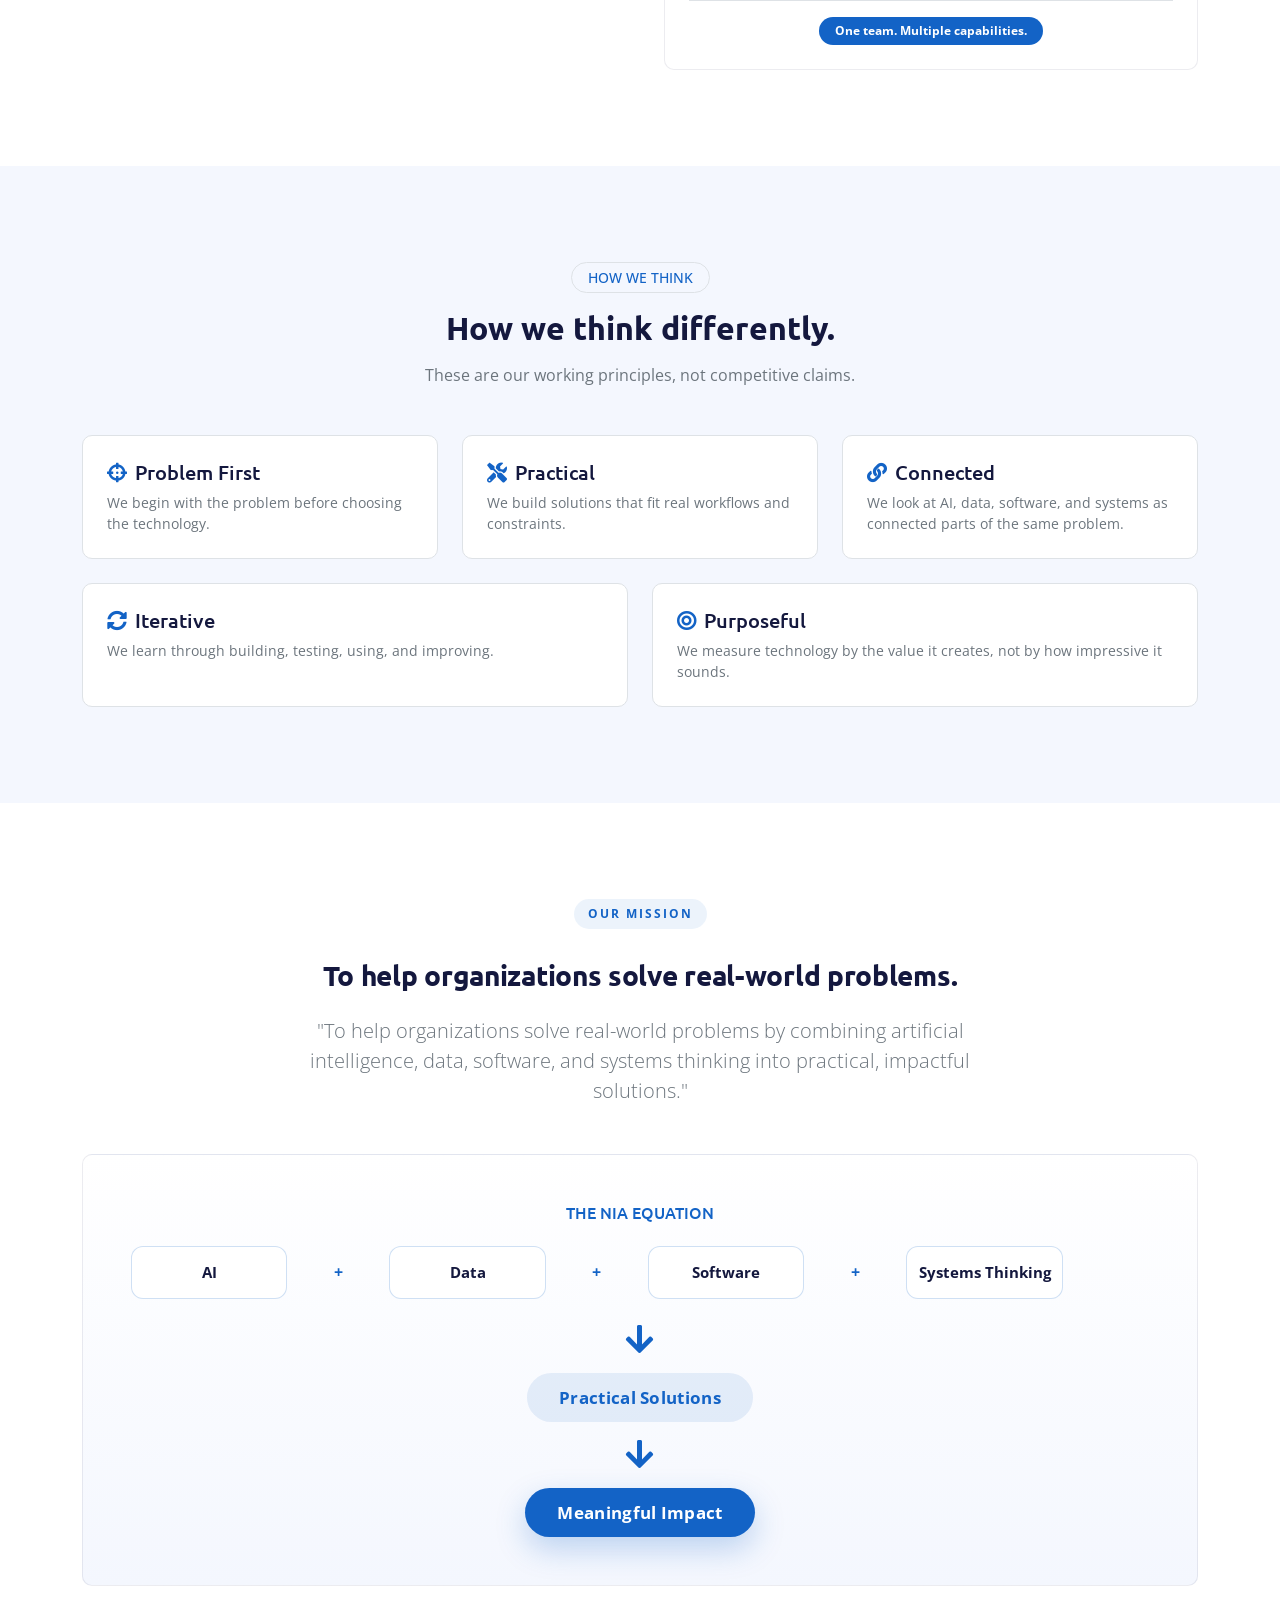
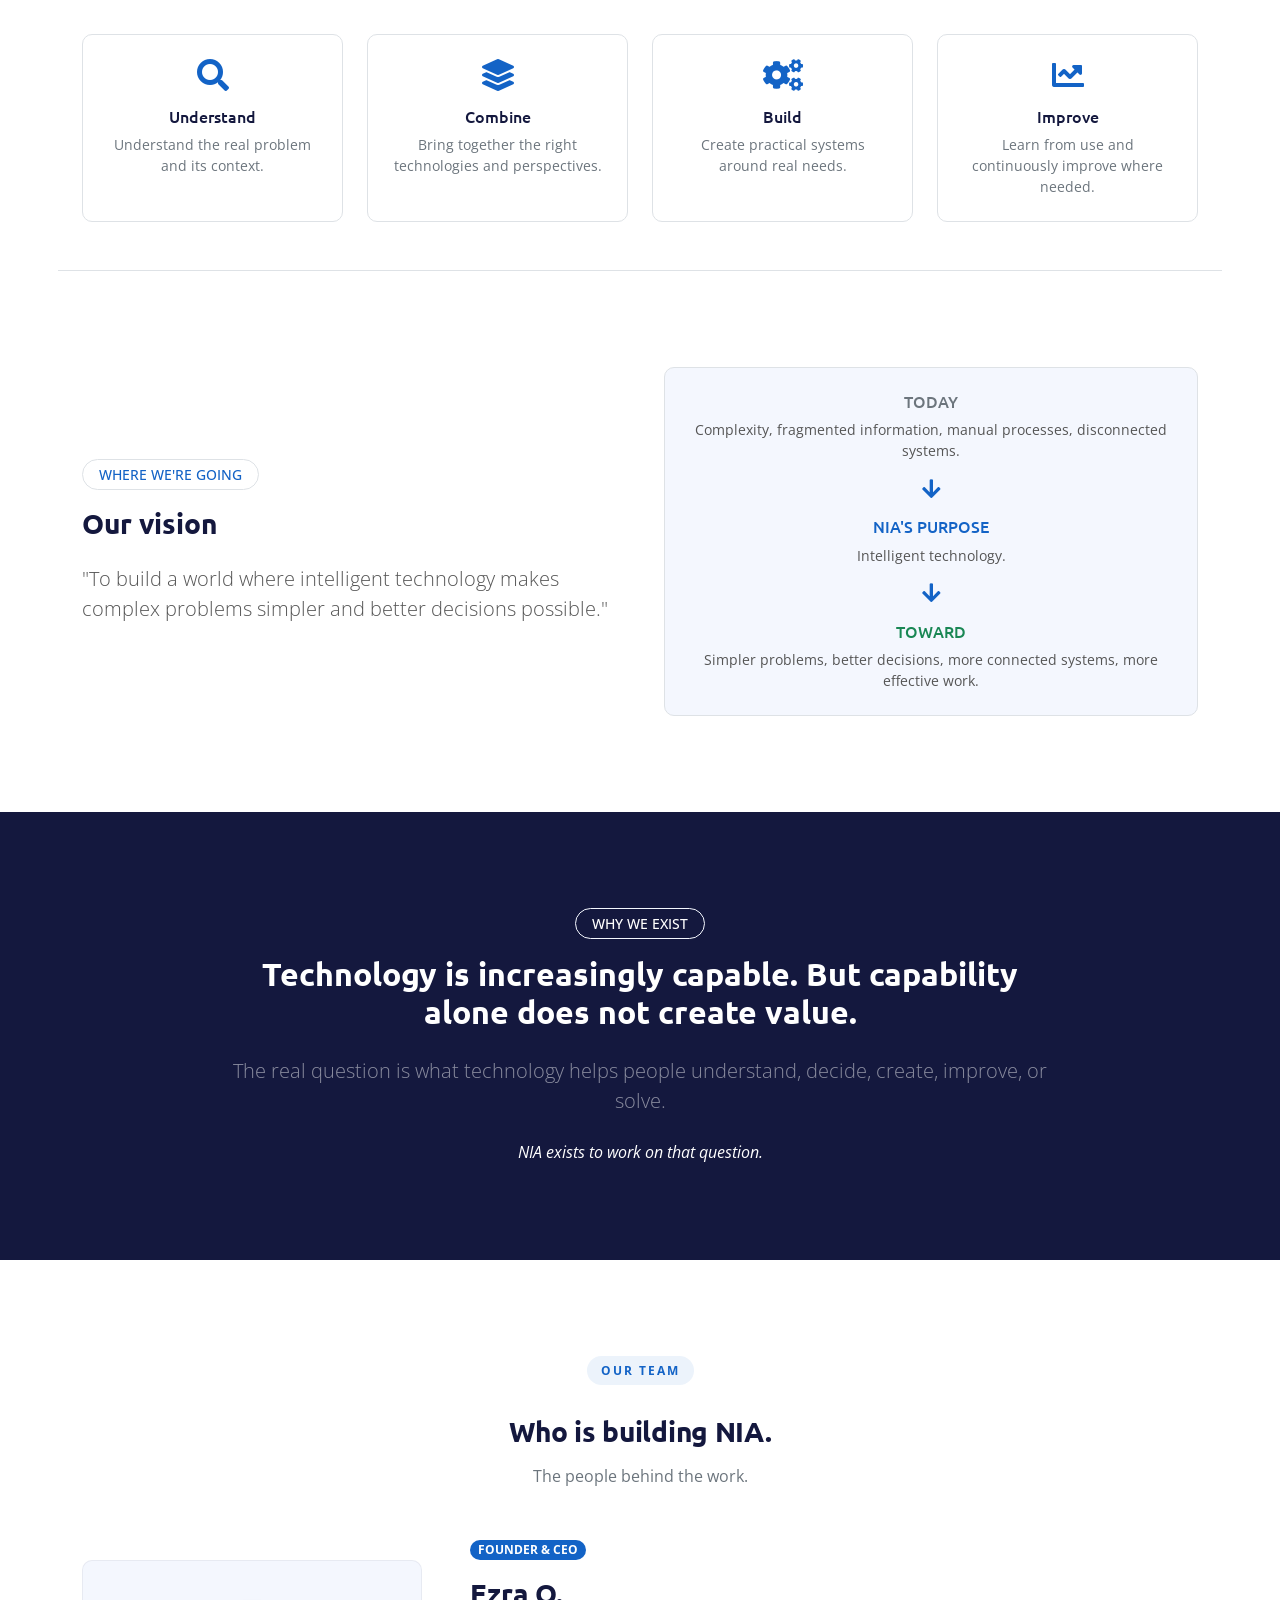
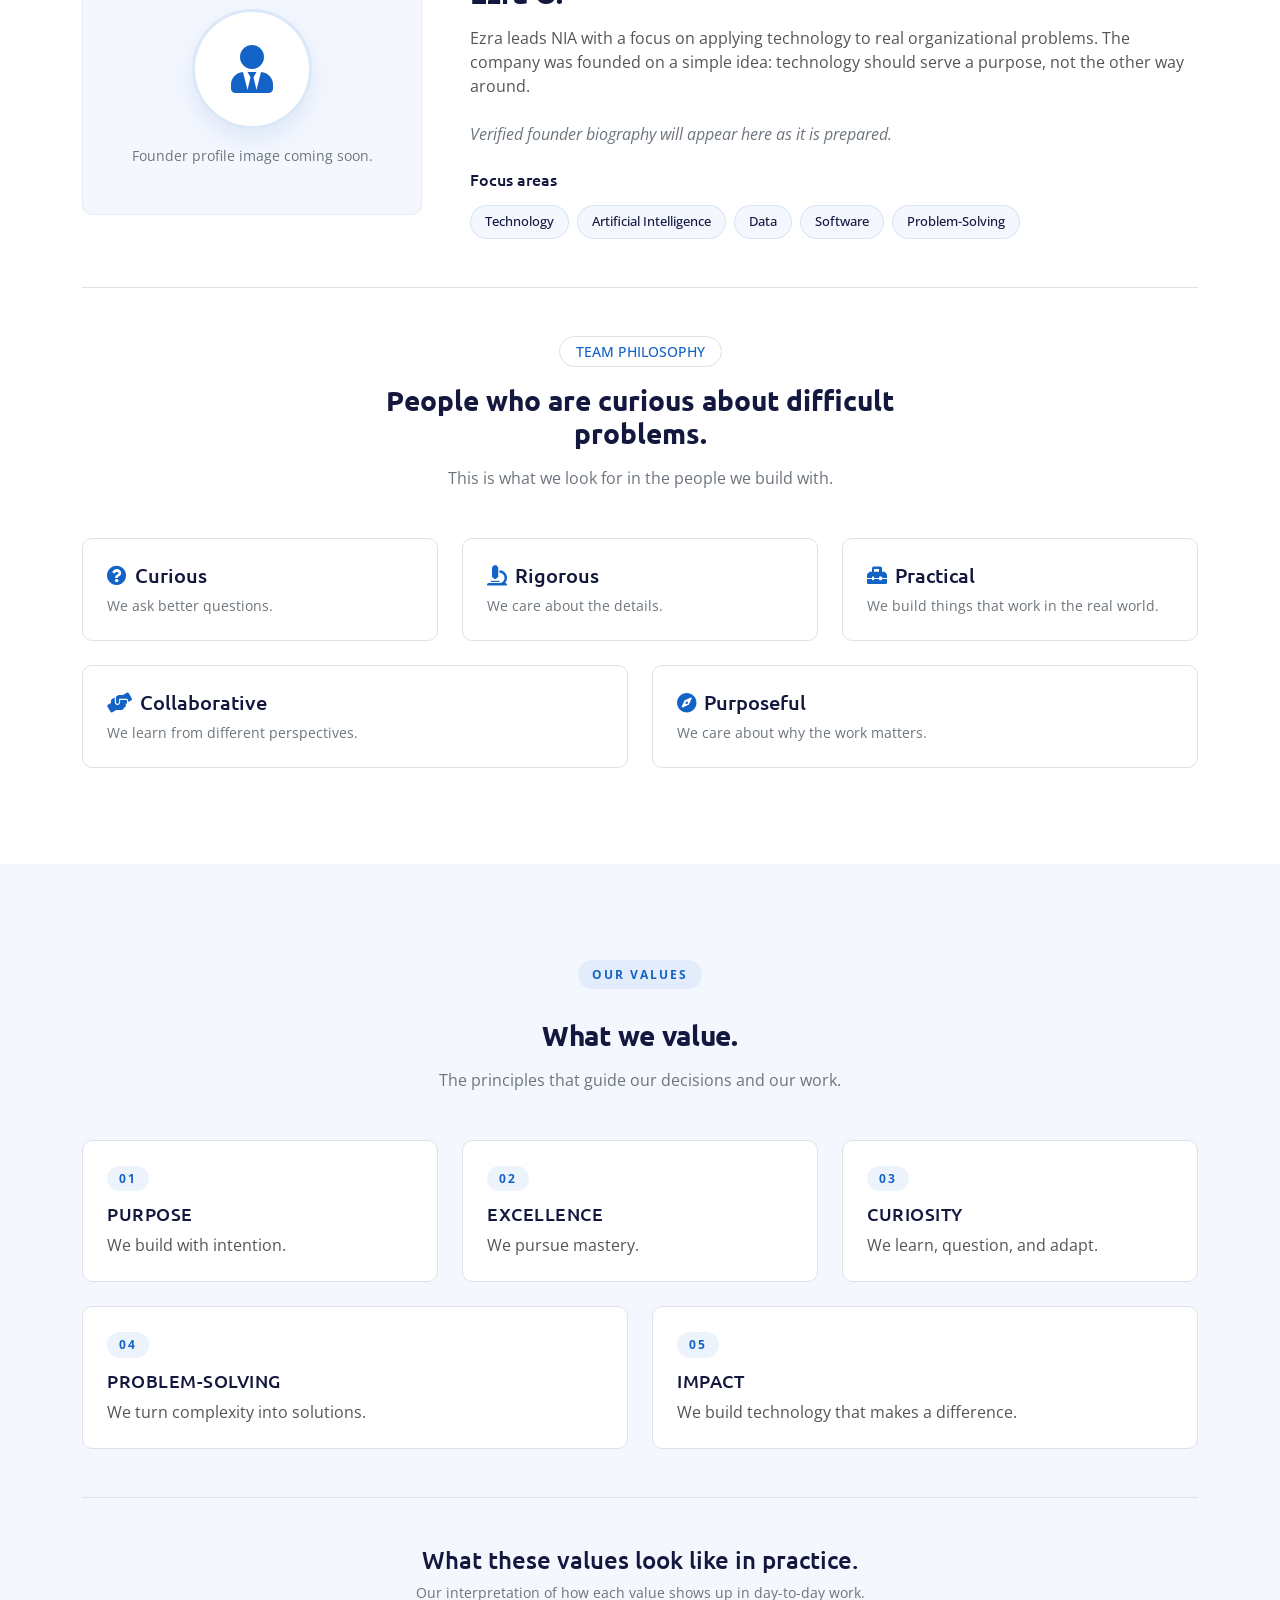
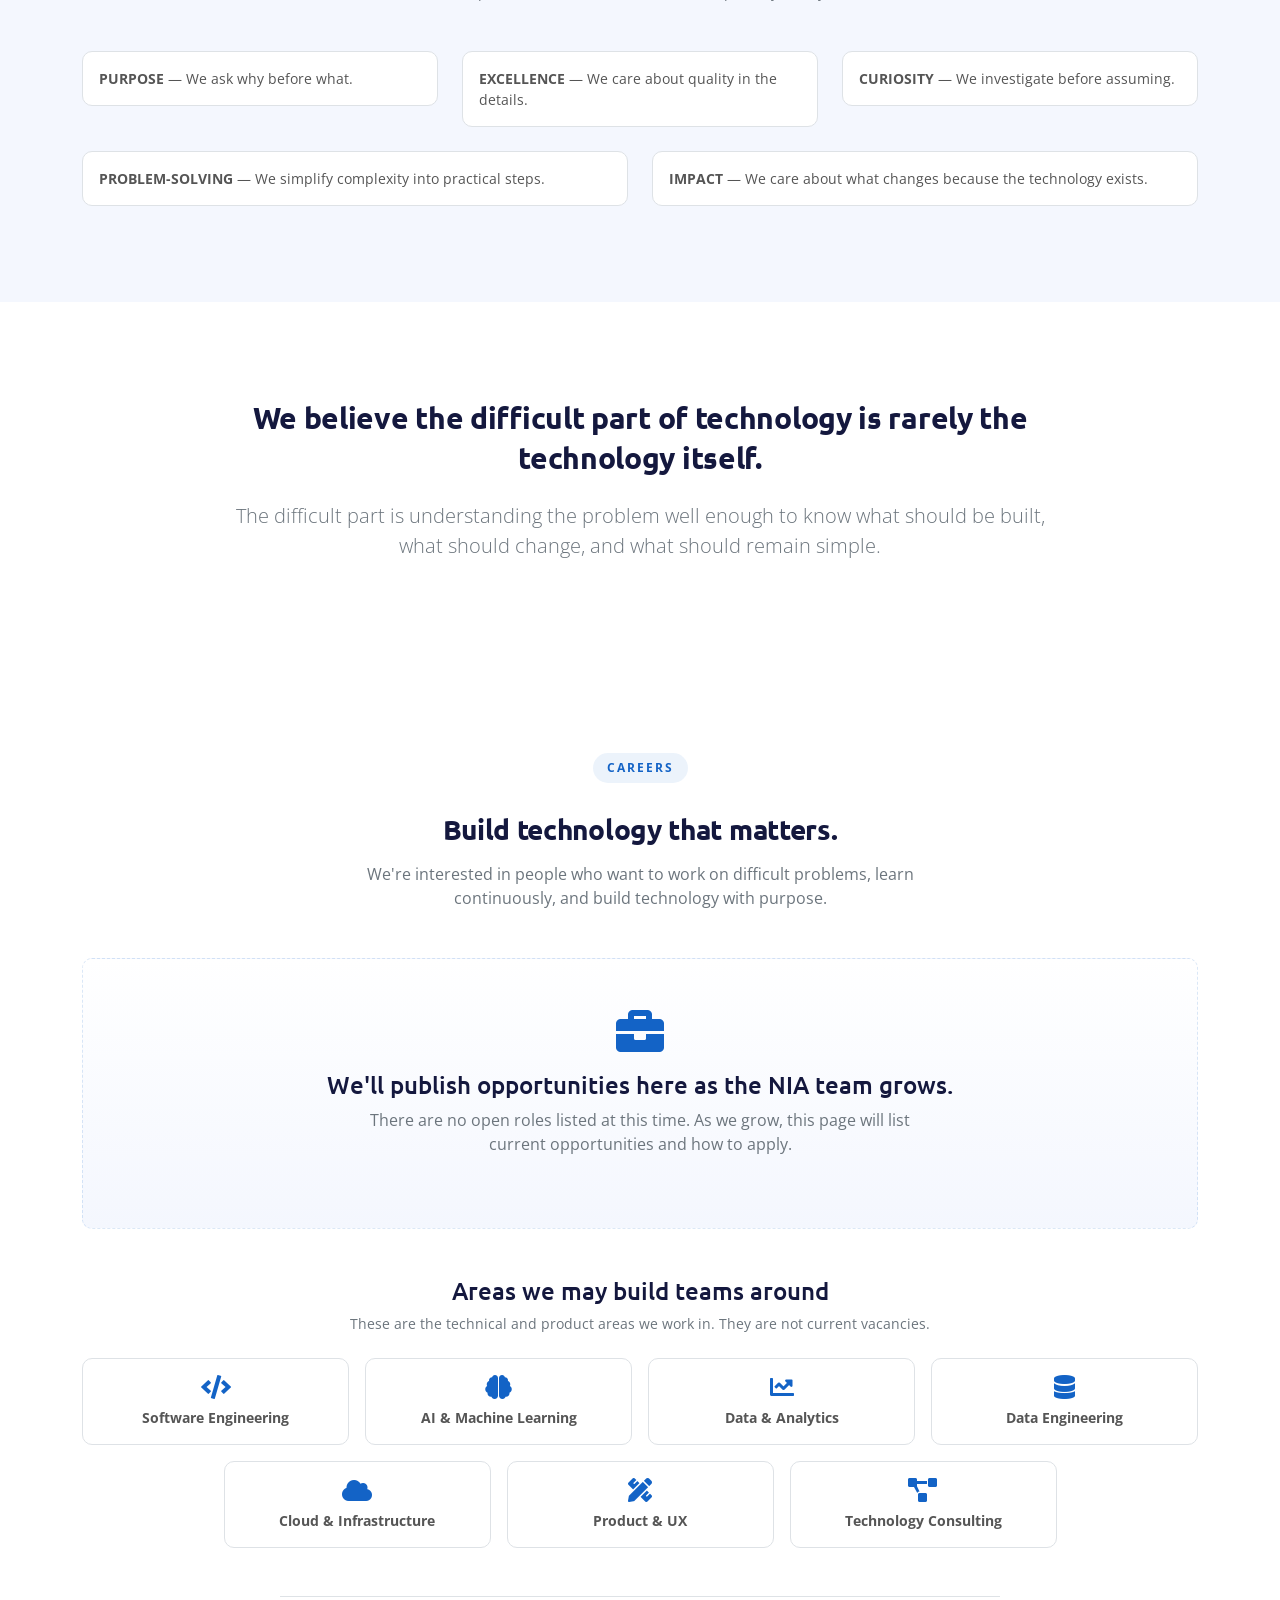
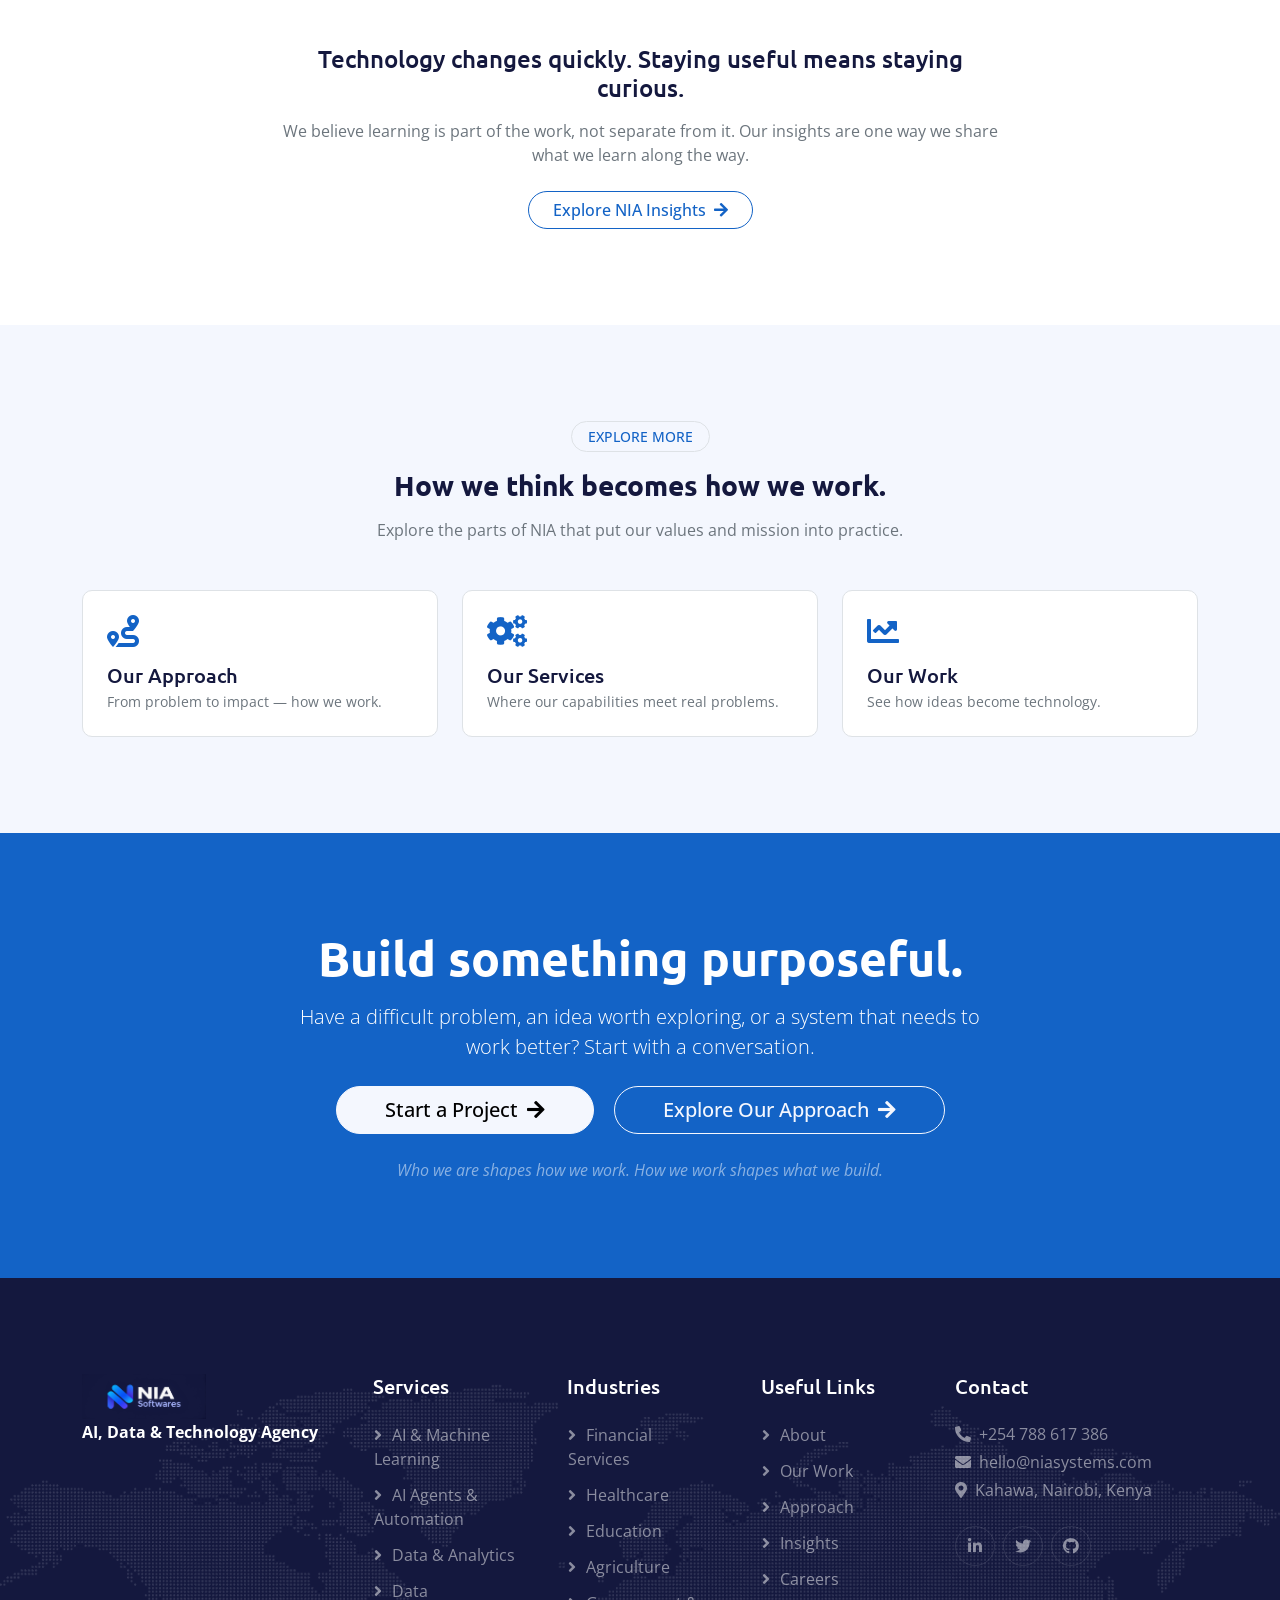
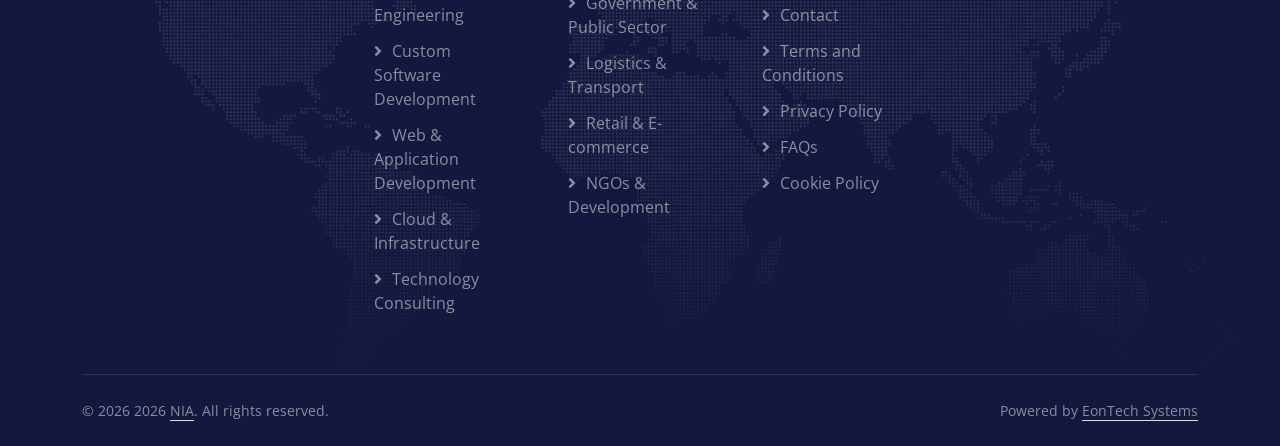
==== commit ec28490a: "Update copyright year to 2026 in multiple HTML files" ====
--- a/nia-about.html
+++ b/nia-about.html
@@ -2338,7 +2338,7 @@
         <div class="copyright">
           <div class="row">
             <div class="col-md-6 text-center text-md-start mb-3 mb-md-0">
-              &copy; <span id="currentYear"></span>
+              &copy; 2026 <span id="currentYear"></span>
               <a class="border-bottom text-white-50" href="index.html">NIA</a>.
               All rights reserved.
             </div>
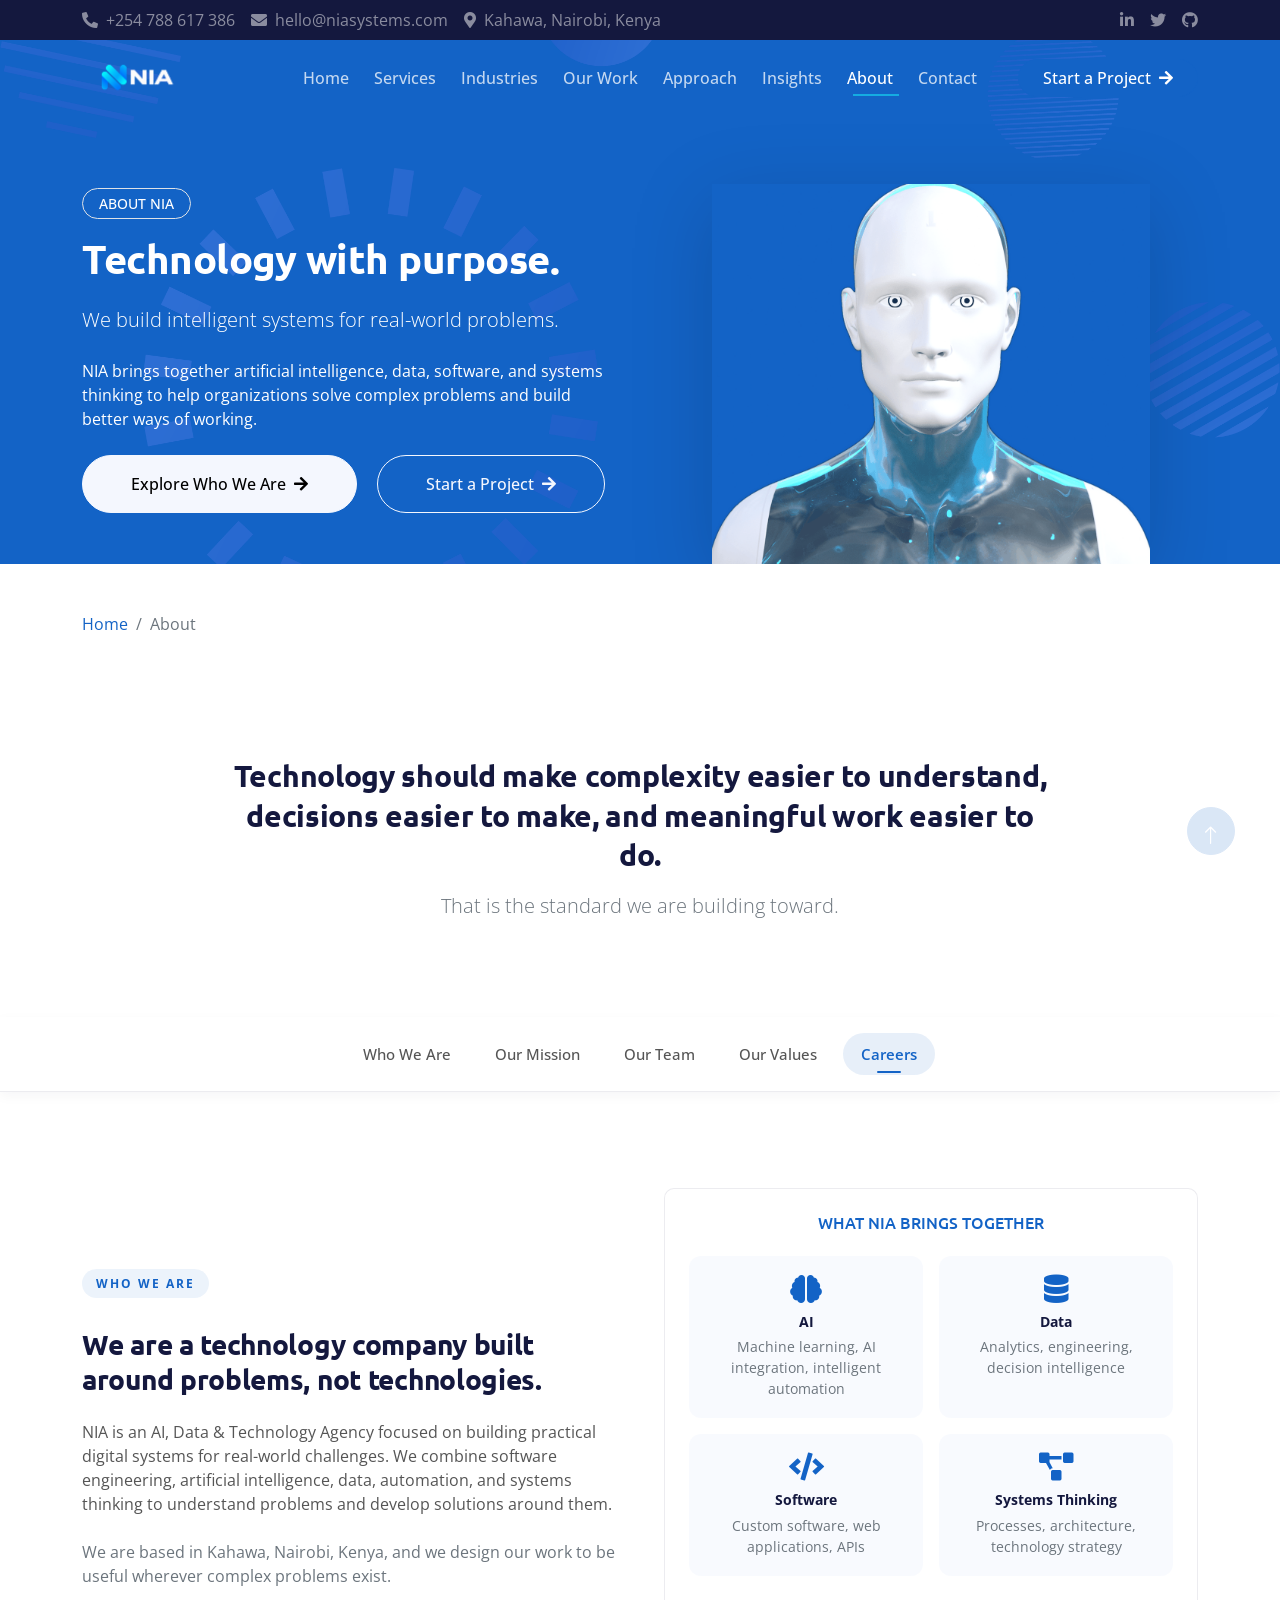
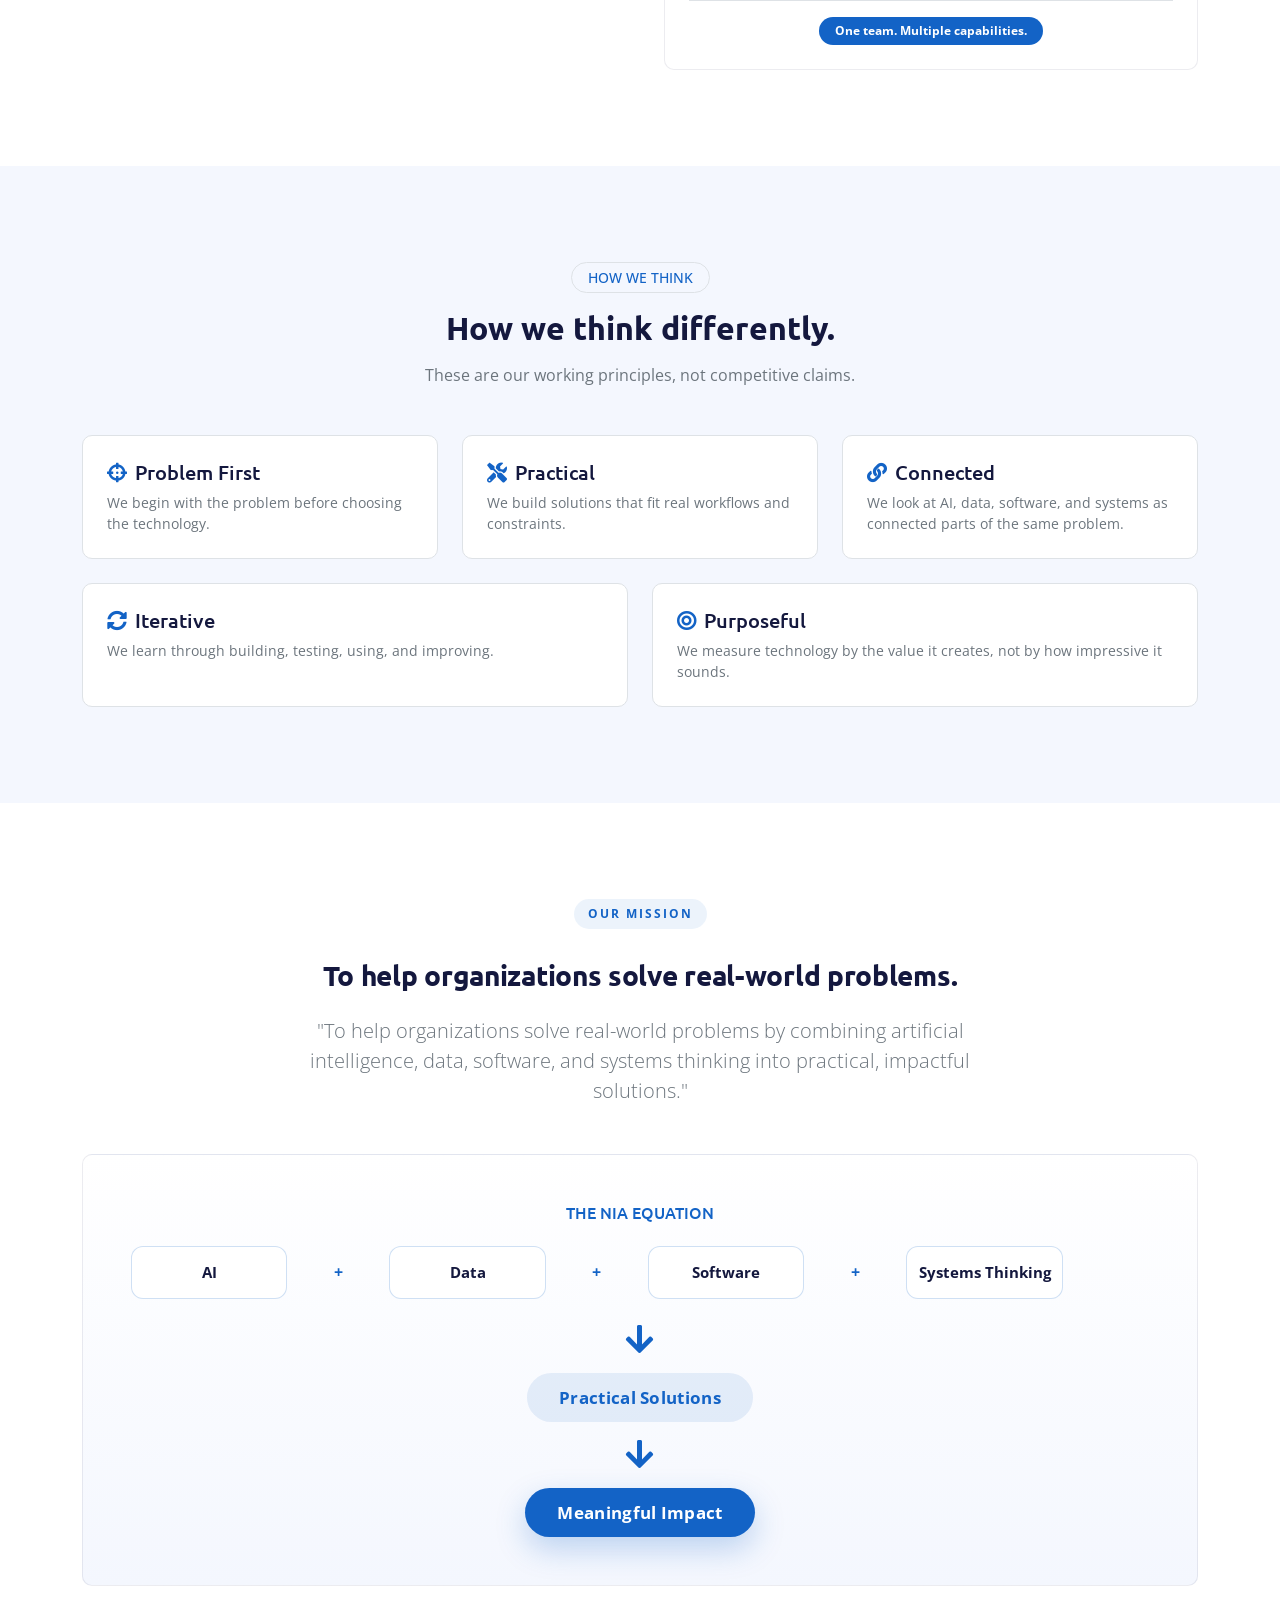
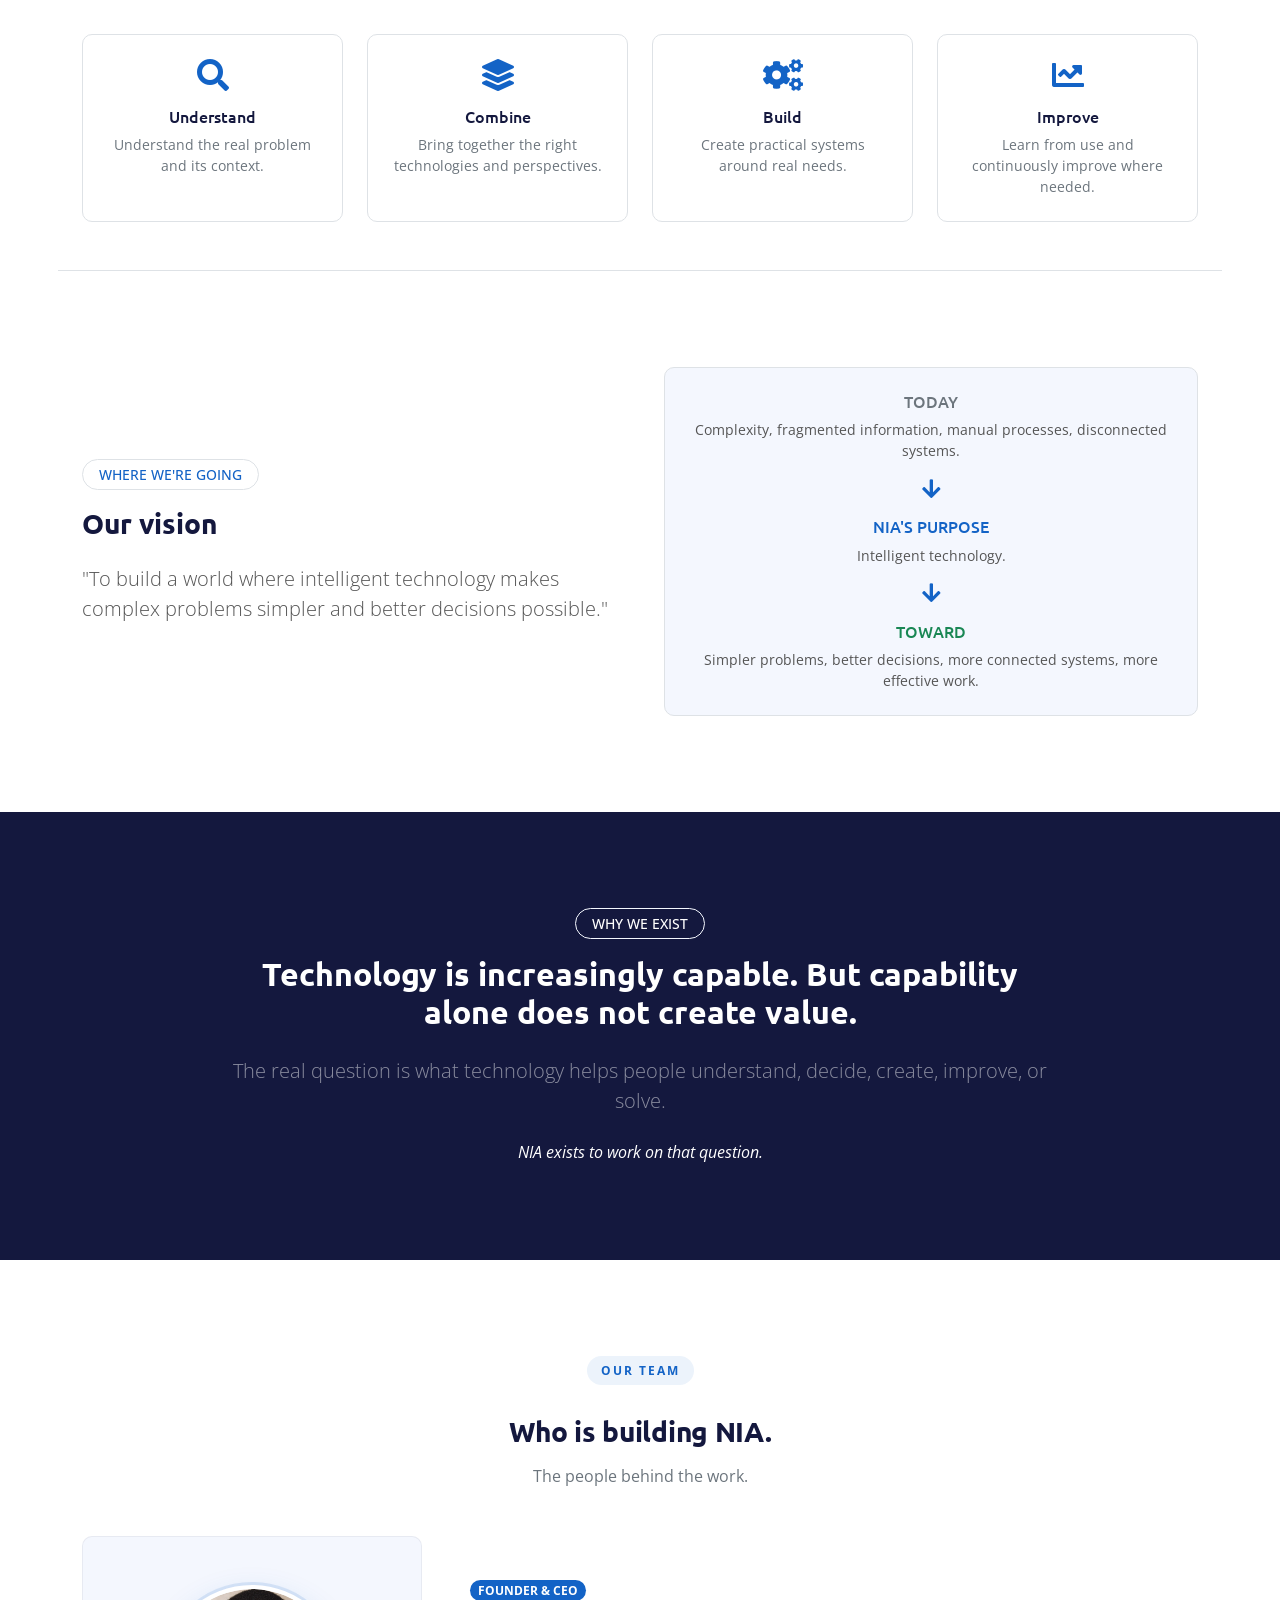
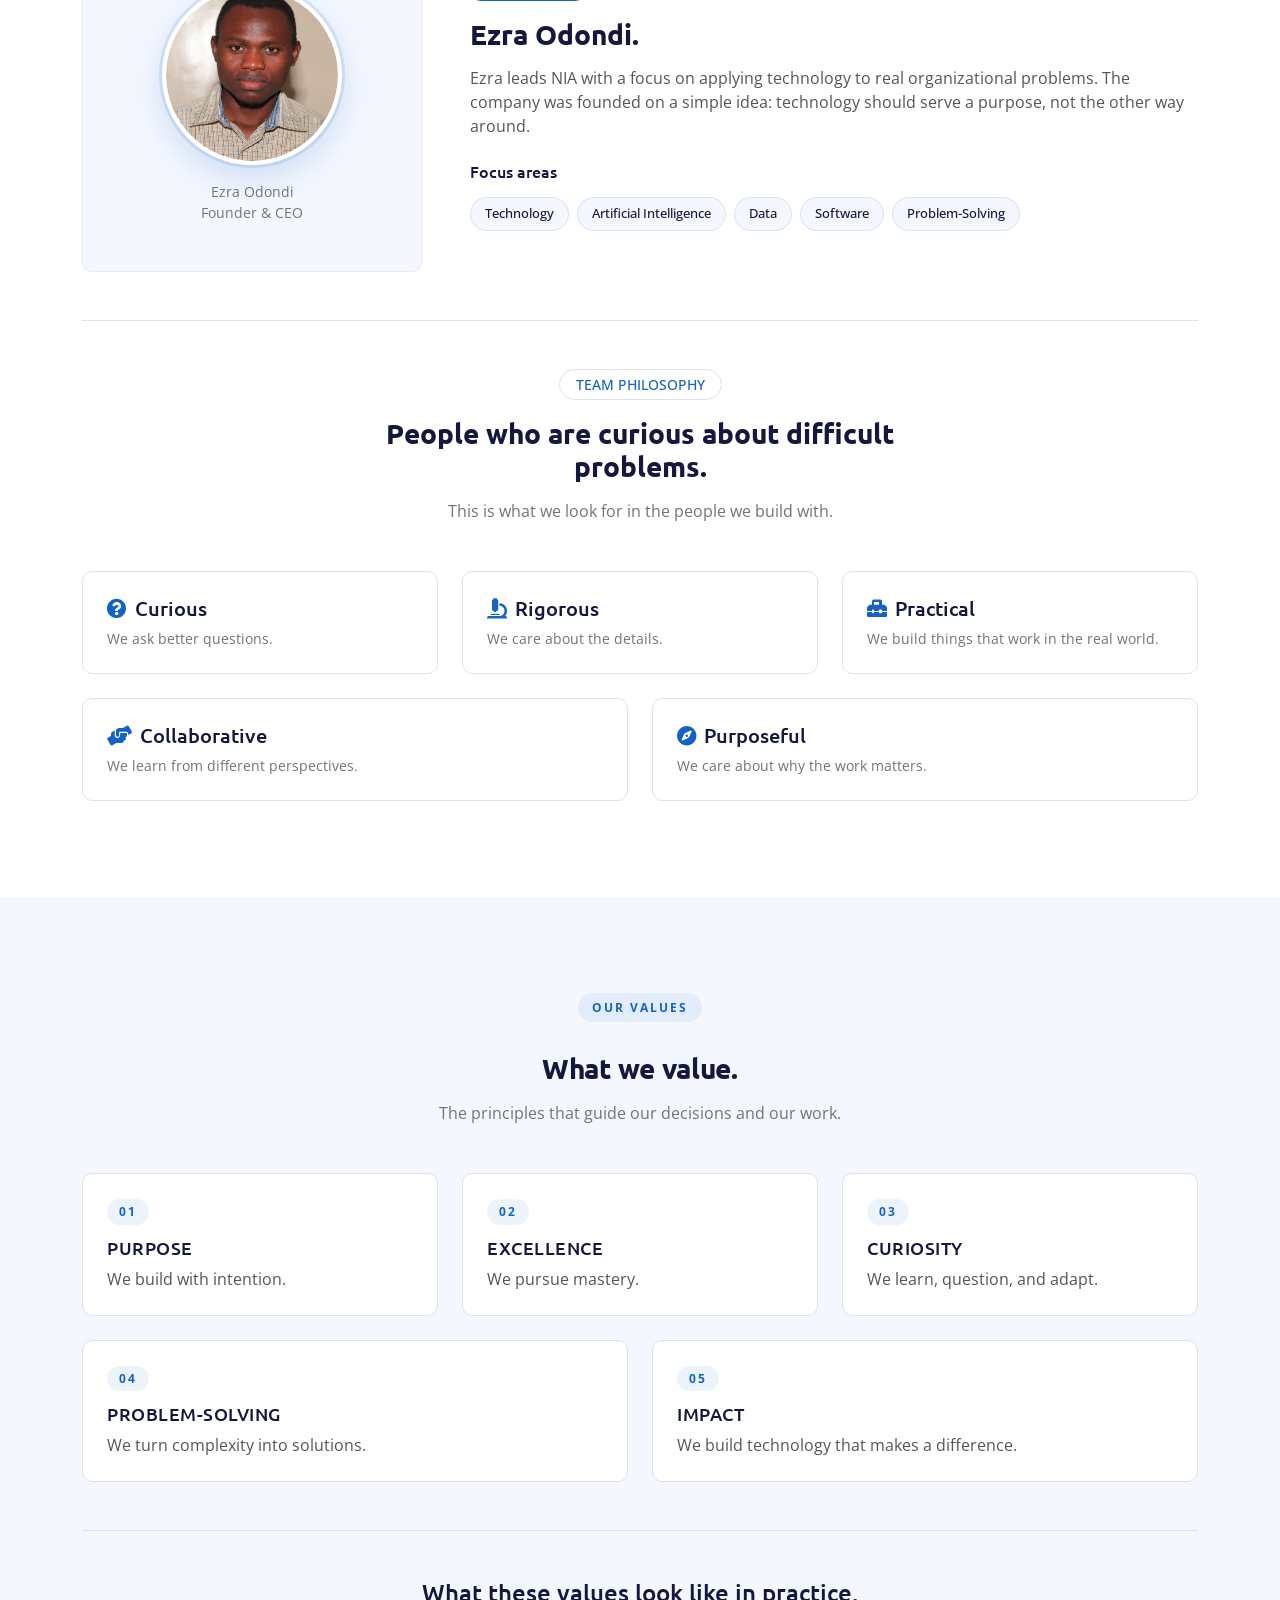
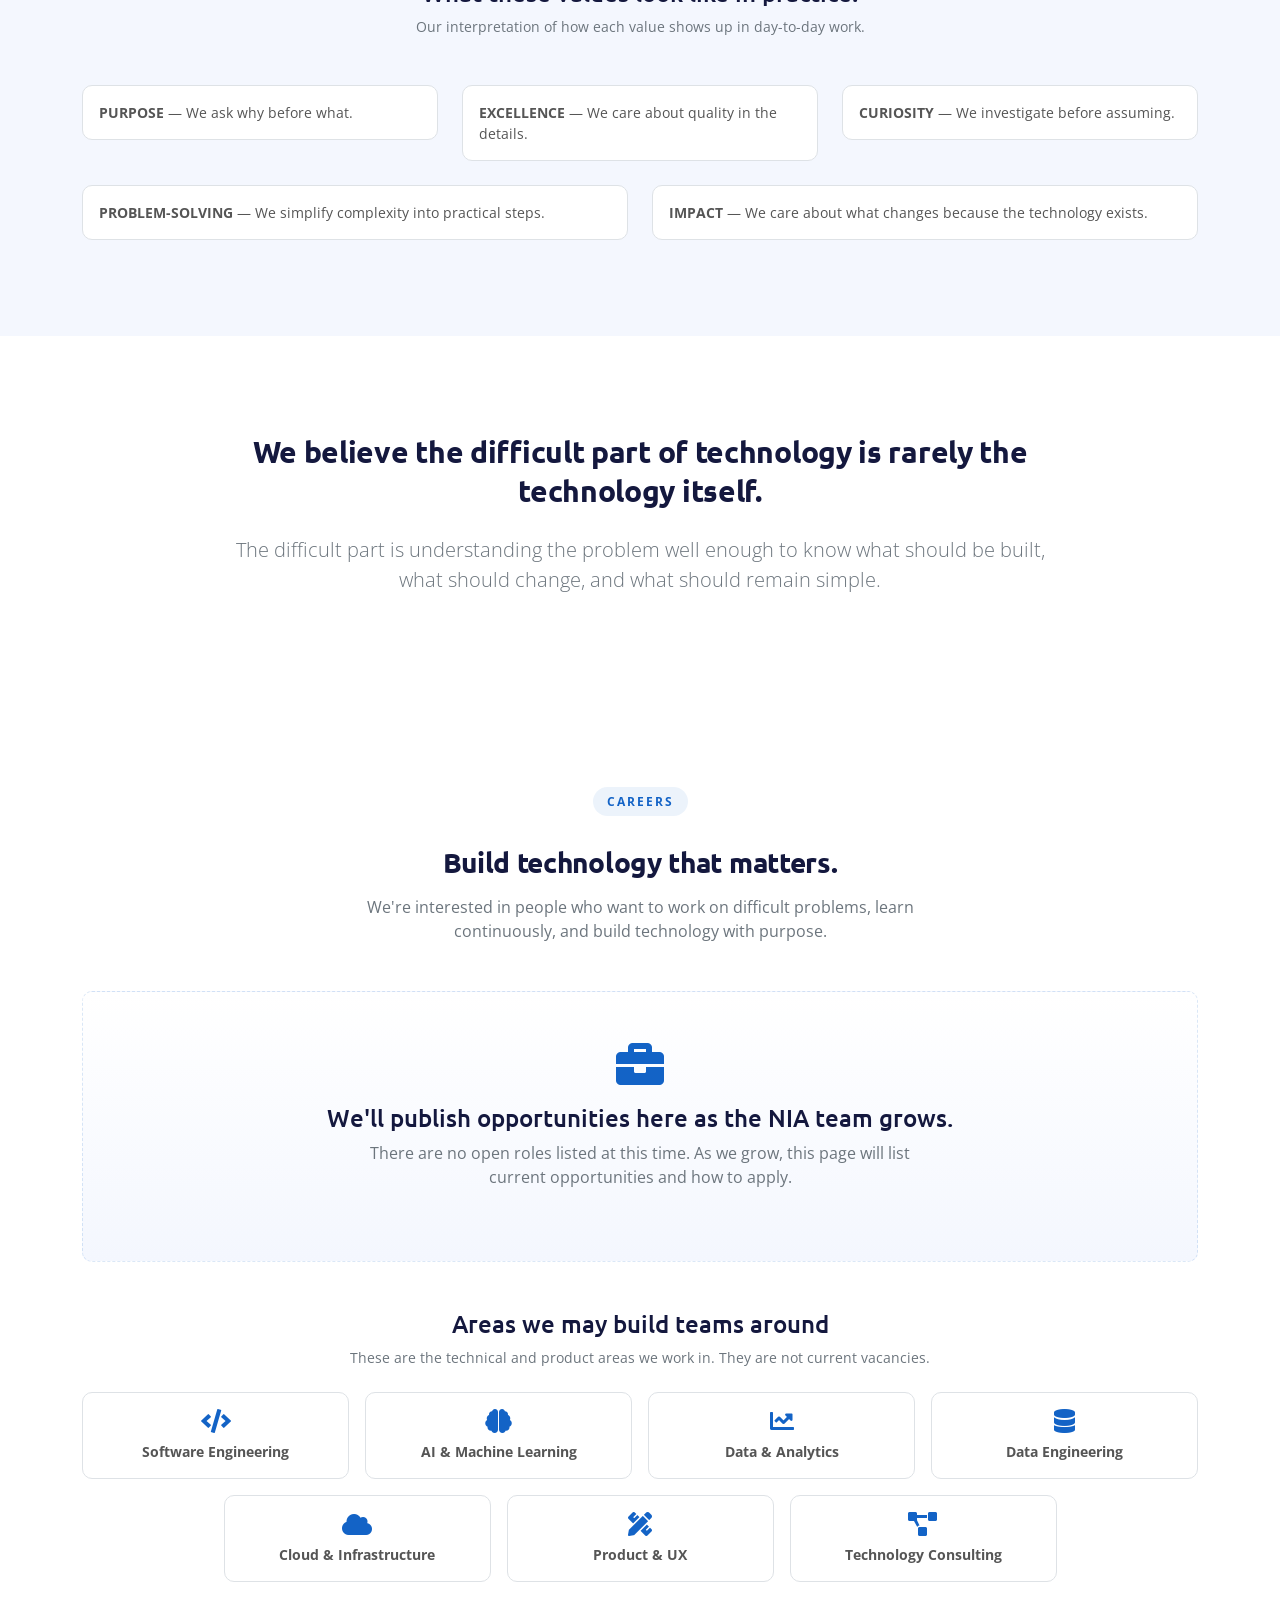
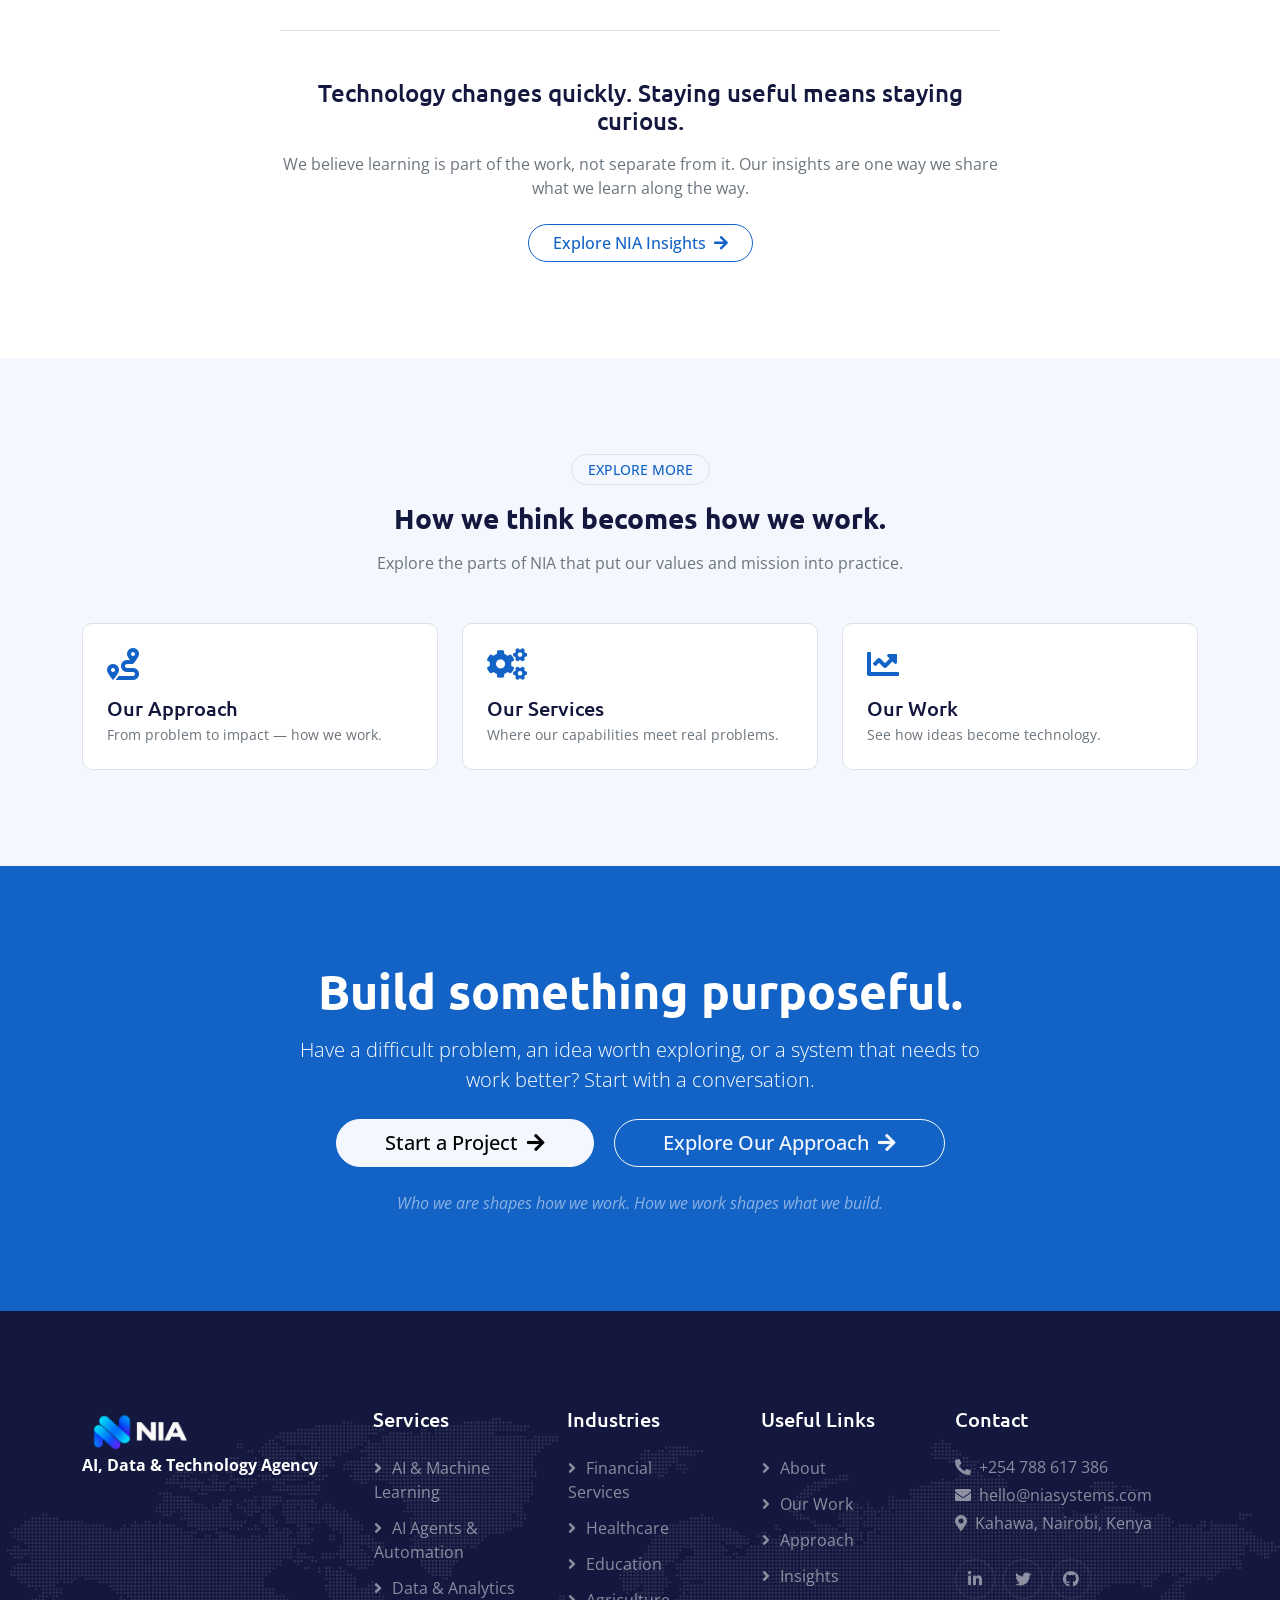
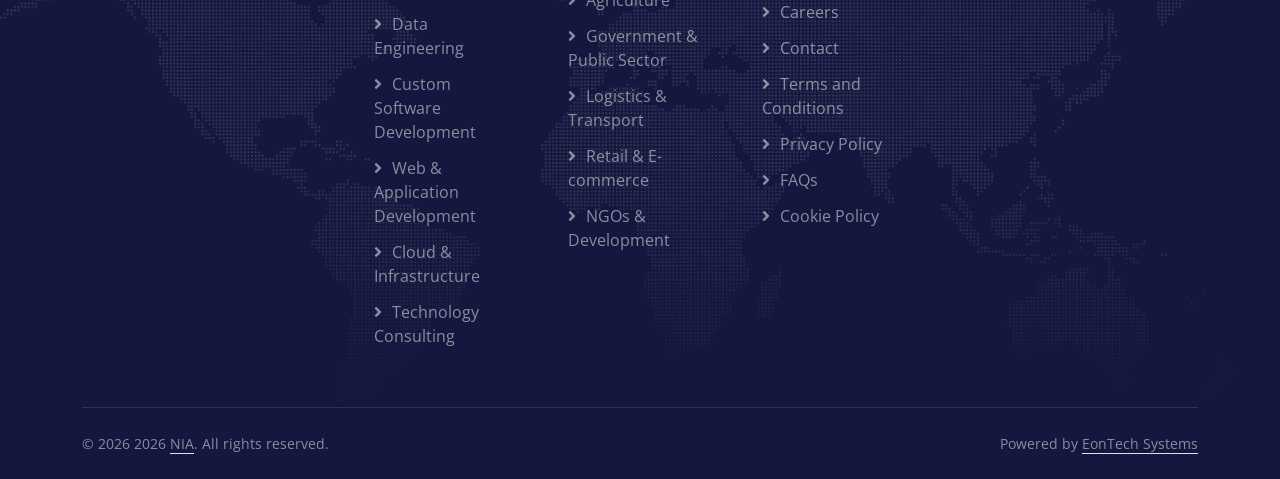
==== commit 1c298a58: "Add founder profile image and update name to "Ezra Odondi" in about page" ====
--- a/nia-about.html
+++ b/nia-about.html
@@ -92,7 +92,7 @@
         },
         "founder": {
           "@type": "Person",
-          "name": "Ezra O."
+          "name": "Ezra Odondi."
         }
       }
     </script>
@@ -346,6 +346,7 @@
       }
 
       /* ---------- Founder Profile ---------- */
+      /* ---------- Founder Profile ---------- */
       .nia-founder-visual {
         border-radius: 16px;
         border: 1px solid rgba(20, 24, 62, 0.06);
@@ -357,23 +358,41 @@
         transform: translateY(-4px);
         box-shadow: 0 20px 45px rgba(19, 99, 198, 0.08);
       }
+
+      /* Fixed-size circular avatar — same on every device */
       .nia-founder-avatar {
-        width: 120px;
-        height: 120px;
+        width: 180px;
+        height: 180px;
+        min-width: 180px;
+        min-height: 180px;
         border-radius: 50%;
+        overflow: hidden;
         display: flex;
         align-items: center;
         justify-content: center;
         background: #fff;
-        border: 3px solid rgba(19, 99, 198, 0.15);
-        box-shadow: 0 10px 24px rgba(19, 99, 198, 0.1);
+        border: 4px solid #fff;
+        box-shadow:
+          0 12px 32px rgba(19, 99, 198, 0.18),
+          0 0 0 3px rgba(19, 99, 198, 0.12);
         transition:
           transform 0.35s ease,
           box-shadow 0.35s ease;
+        position: relative;
+      }
+      .nia-founder-avatar img {
+        width: 100%;
+        height: 100%;
+        object-fit: cover;
+        object-position: center top;
+        display: block;
+        border-radius: 50%;
       }
       .nia-founder-visual:hover .nia-founder-avatar {
-        transform: scale(1.05);
-        box-shadow: 0 14px 32px rgba(19, 99, 198, 0.18);
+        transform: scale(1.04);
+        box-shadow:
+          0 16px 40px rgba(19, 99, 198, 0.25),
+          0 0 0 3px rgba(19, 99, 198, 0.2);
       }
 
       /* ---------- Tech Pills (reused from Work page) ---------- */
@@ -559,13 +578,6 @@
           font-size: 0.95rem;
           padding: 10px 24px;
         }
-        .nia-founder-avatar {
-          width: 100px;
-          height: 100px;
-        }
-        .nia-founder-avatar i {
-          font-size: 2rem !important;
-        }
       }
 
       /* Mobile Landscape / Small Tablet (576–767px) */
@@ -654,13 +666,7 @@
           font-size: 0.85rem;
           padding: 8px 18px;
         }
-        .nia-founder-avatar {
-          width: 90px;
-          height: 90px;
-        }
-        .nia-founder-avatar i {
-          font-size: 1.75rem !important;
-        }
+
         .nia-tech-pill {
           font-size: 0.75rem;
           padding: 5px 12px;
@@ -723,13 +729,7 @@
           font-size: 0.8rem;
           padding: 7px 15px;
         }
-        .nia-founder-avatar {
-          width: 80px;
-          height: 80px;
-        }
-        .nia-founder-avatar i {
-          font-size: 1.5rem !important;
-        }
+
         .nia-about-mobile-link {
           font-size: 0.74rem;
           padding: 6px 12px !important;
@@ -761,7 +761,14 @@
           color: #000;
         }
       }
-
+      @media (max-width: 419.98px) {
+        .nia-founder-avatar {
+          width: 160px;
+          height: 160px;
+          min-width: 160px;
+          min-height: 160px;
+        }
+      }
       /* ---------- Reduced Motion ---------- */
       @media (prefers-reduced-motion: reduce) {
         .hero-header .btn,
@@ -1202,10 +1209,8 @@
                     </div>
                     <div class="col-lg-3 col-md-6">
                       <div class="mega-col">
-                        <h6 class="mega-heading">Philosophy</h6>
-                        <span class="mega-link disabled"
-                          >Technology with purpose.</span
-                        >
+                        <h6 class="mega-heading">Our Philosophy</h6>
+                        <span class="mega-lnk">"Technology with purpose"</span>
                       </div>
                     </div>
                     <div class="col-lg-6 d-none d-lg-block">
@@ -1743,33 +1748,35 @@
           </div>
 
           <!-- Founder Profile -->
+          <!-- Founder Profile -->
           <div class="row g-5 align-items-center">
             <div class="col-lg-4 wow fadeIn" data-wow-delay="0.1s">
-              <div class="nia-founder-visual p-5 bg-light rounded text-center">
+              <div
+                class="nia-founder-visual p-4 p-lg-5 bg-light rounded text-center"
+              >
                 <div class="nia-founder-avatar mx-auto mb-3">
-                  <i class="fa fa-user-tie fa-3x text-primary"></i>
+                  <img
+                    src="img/about/founder-picture.png"
+                    alt="Ezra Odondi, Founder and CEO of NIA"
+                    loading="lazy"
+                    width="180"
+                    height="180"
+                  />
                 </div>
-                <p class="small text-muted mb-0">
-                  Founder profile image coming soon.
-                </p>
+                <p class="small text-muted mb-0 fw-semibold">Ezra Odondi</p>
+                <p class="small text-muted mb-0">Founder &amp; CEO</p>
               </div>
             </div>
             <div class="col-lg-8 wow fadeIn" data-wow-delay="0.3s">
               <span class="badge bg-primary rounded-pill mb-3"
                 >FOUNDER &amp; CEO</span
               >
-              <h3 class="mb-3">Ezra O.</h3>
+              <h3 class="mb-3">Ezra Odondi.</h3>
               <p class="mb-4">
                 Ezra leads NIA with a focus on applying technology to real
                 organizational problems. The company was founded on a simple
                 idea: technology should serve a purpose, not the other way
                 around.
-              </p>
-              <p class="text-muted mb-4">
-                <em
-                  >Verified founder biography will appear here as it is
-                  prepared.</em
-                >
               </p>
               <h6 class="mb-3">Focus areas</h6>
               <div class="nia-tech-pills">
--- a/css/style.css
+++ b/css/style.css
@@ -685,6 +685,10 @@
 
     #start-btn{
         margin: 10px 0;
+       
+    }
+    #work-start-btn{
+ margin-top: 20px !important;
     }
 }
 
